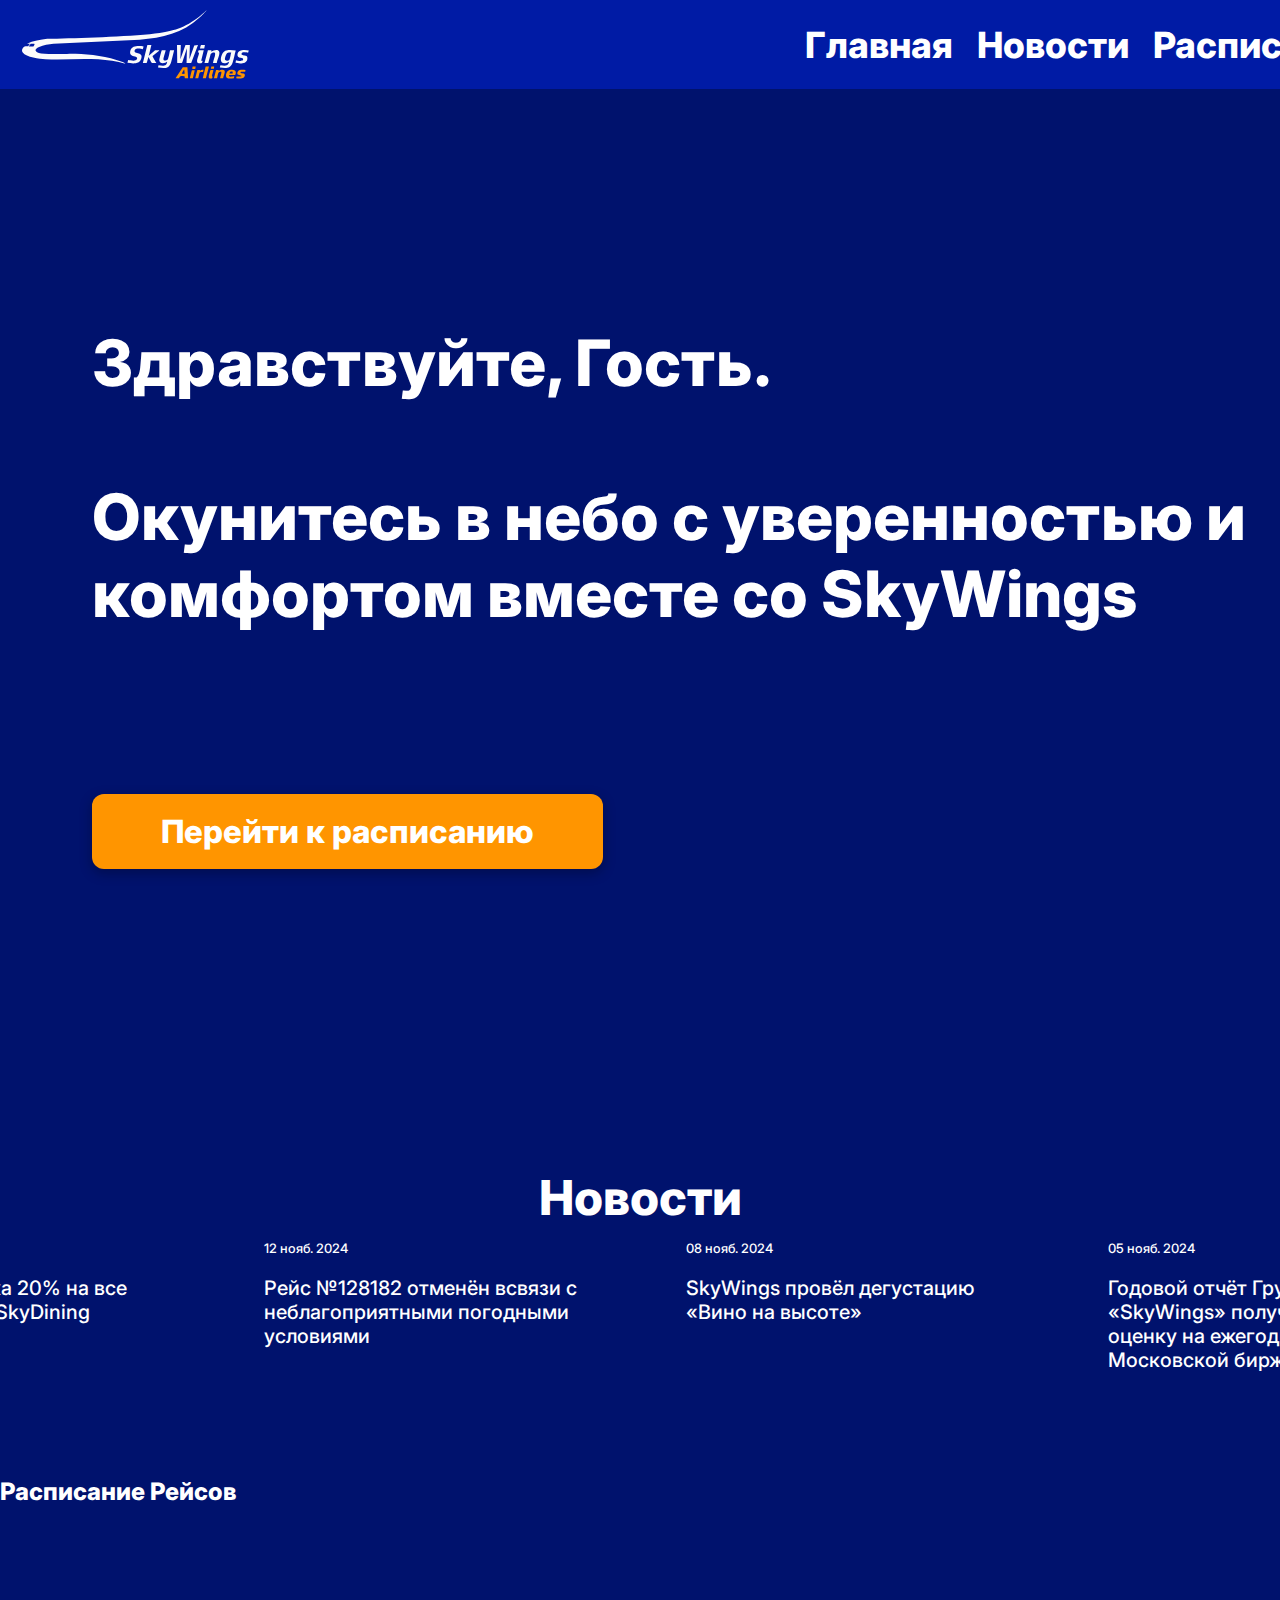
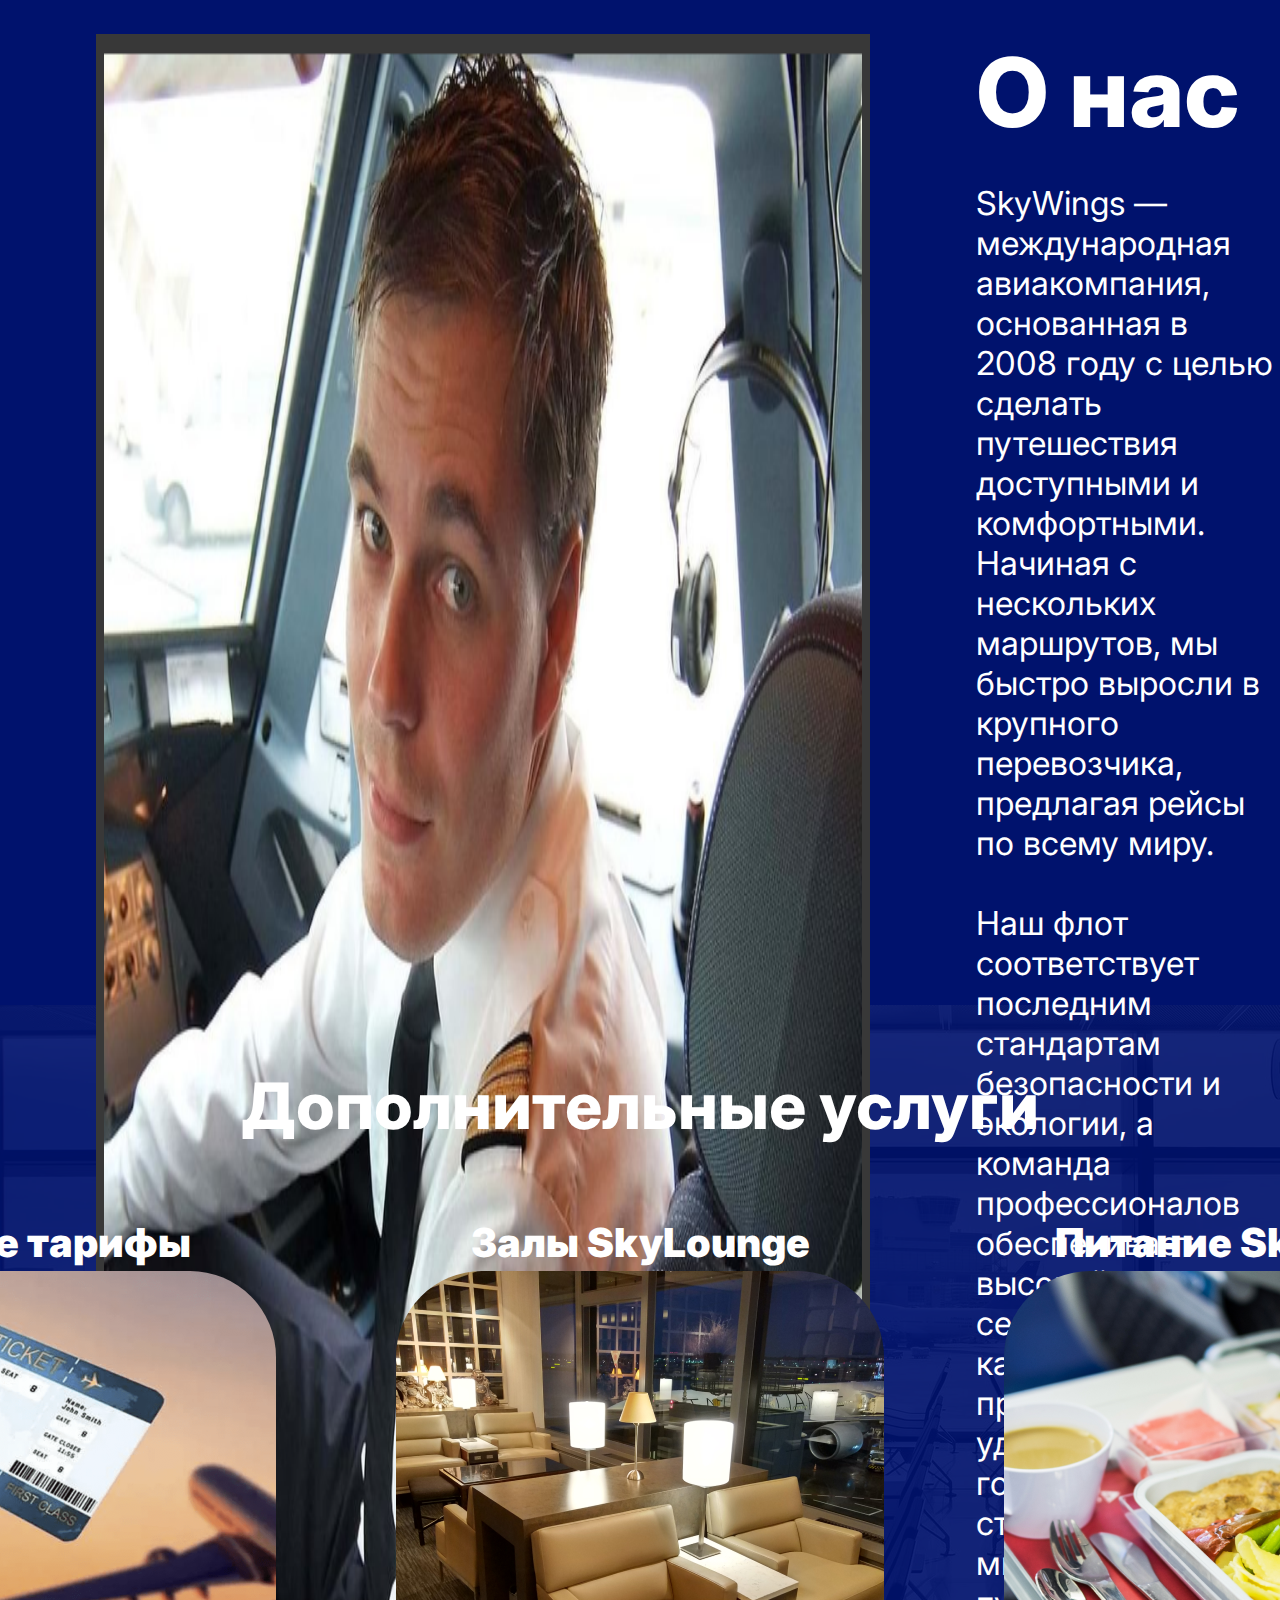
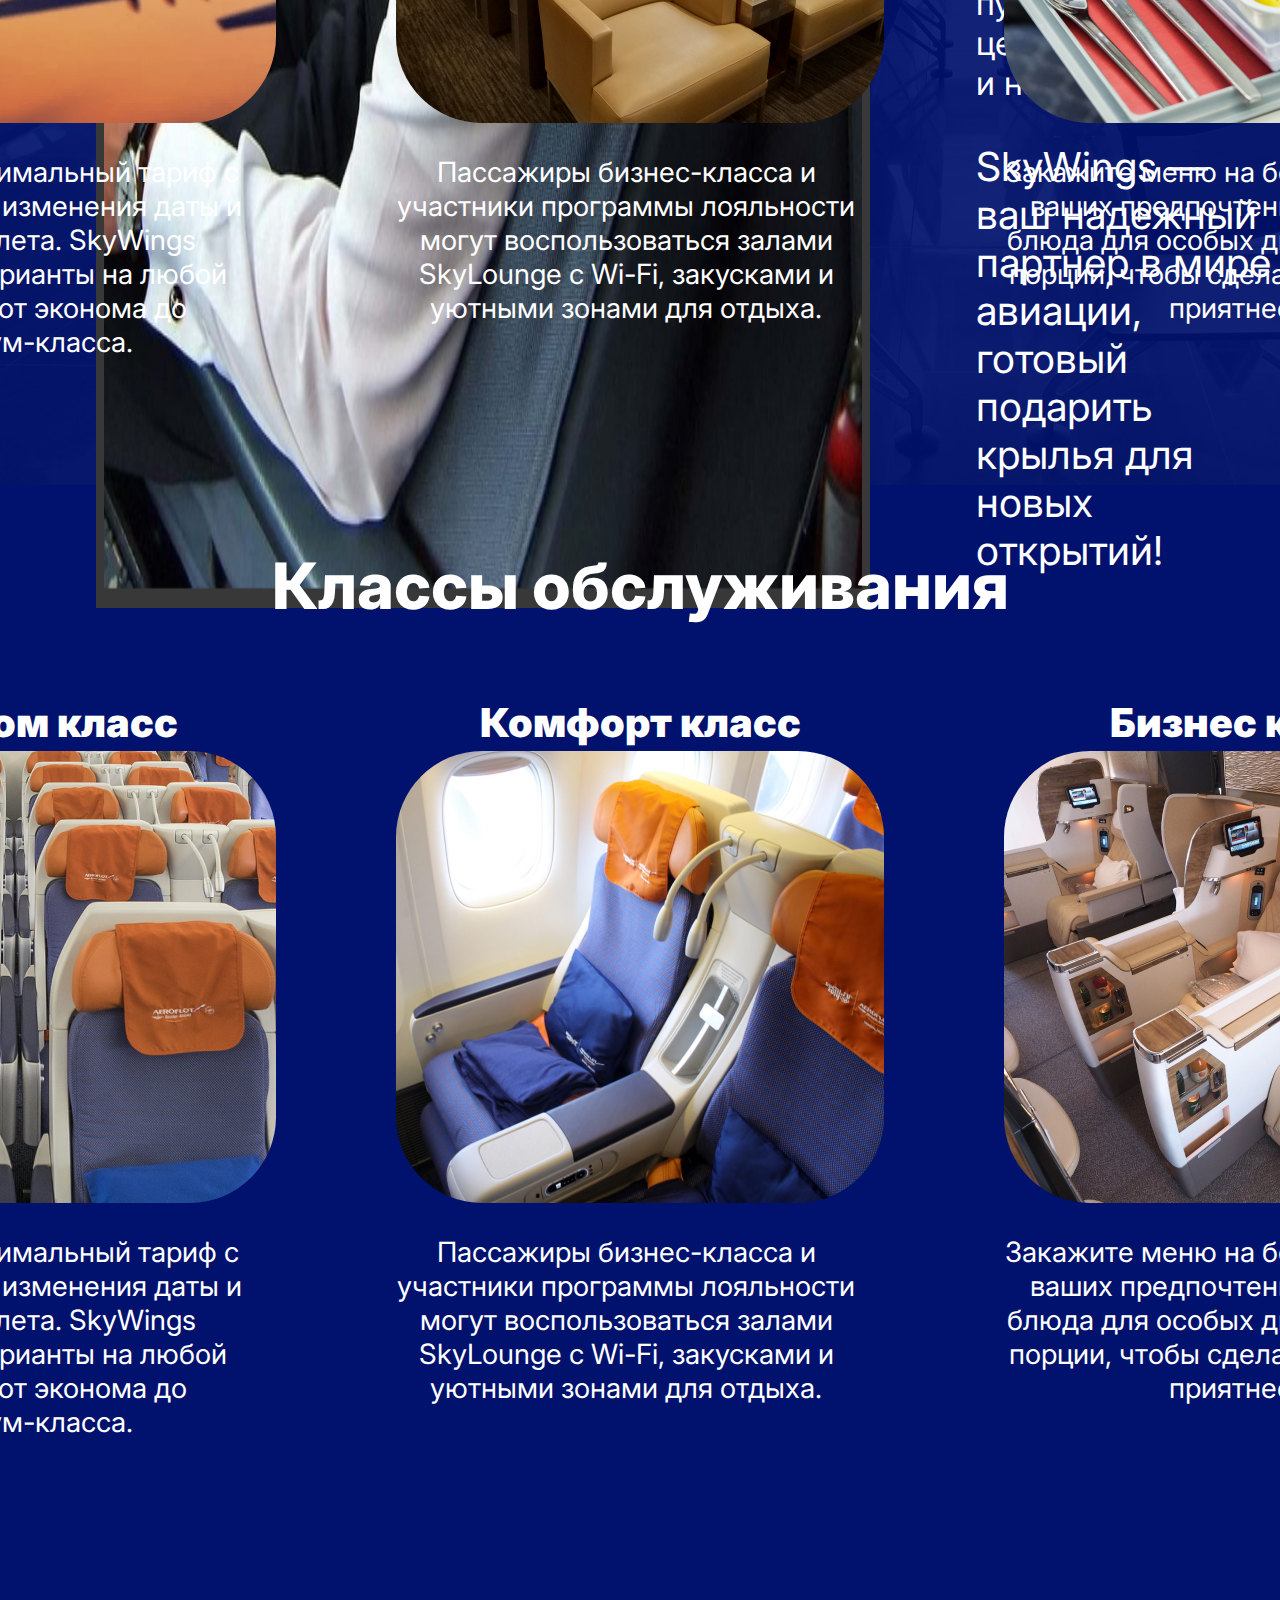
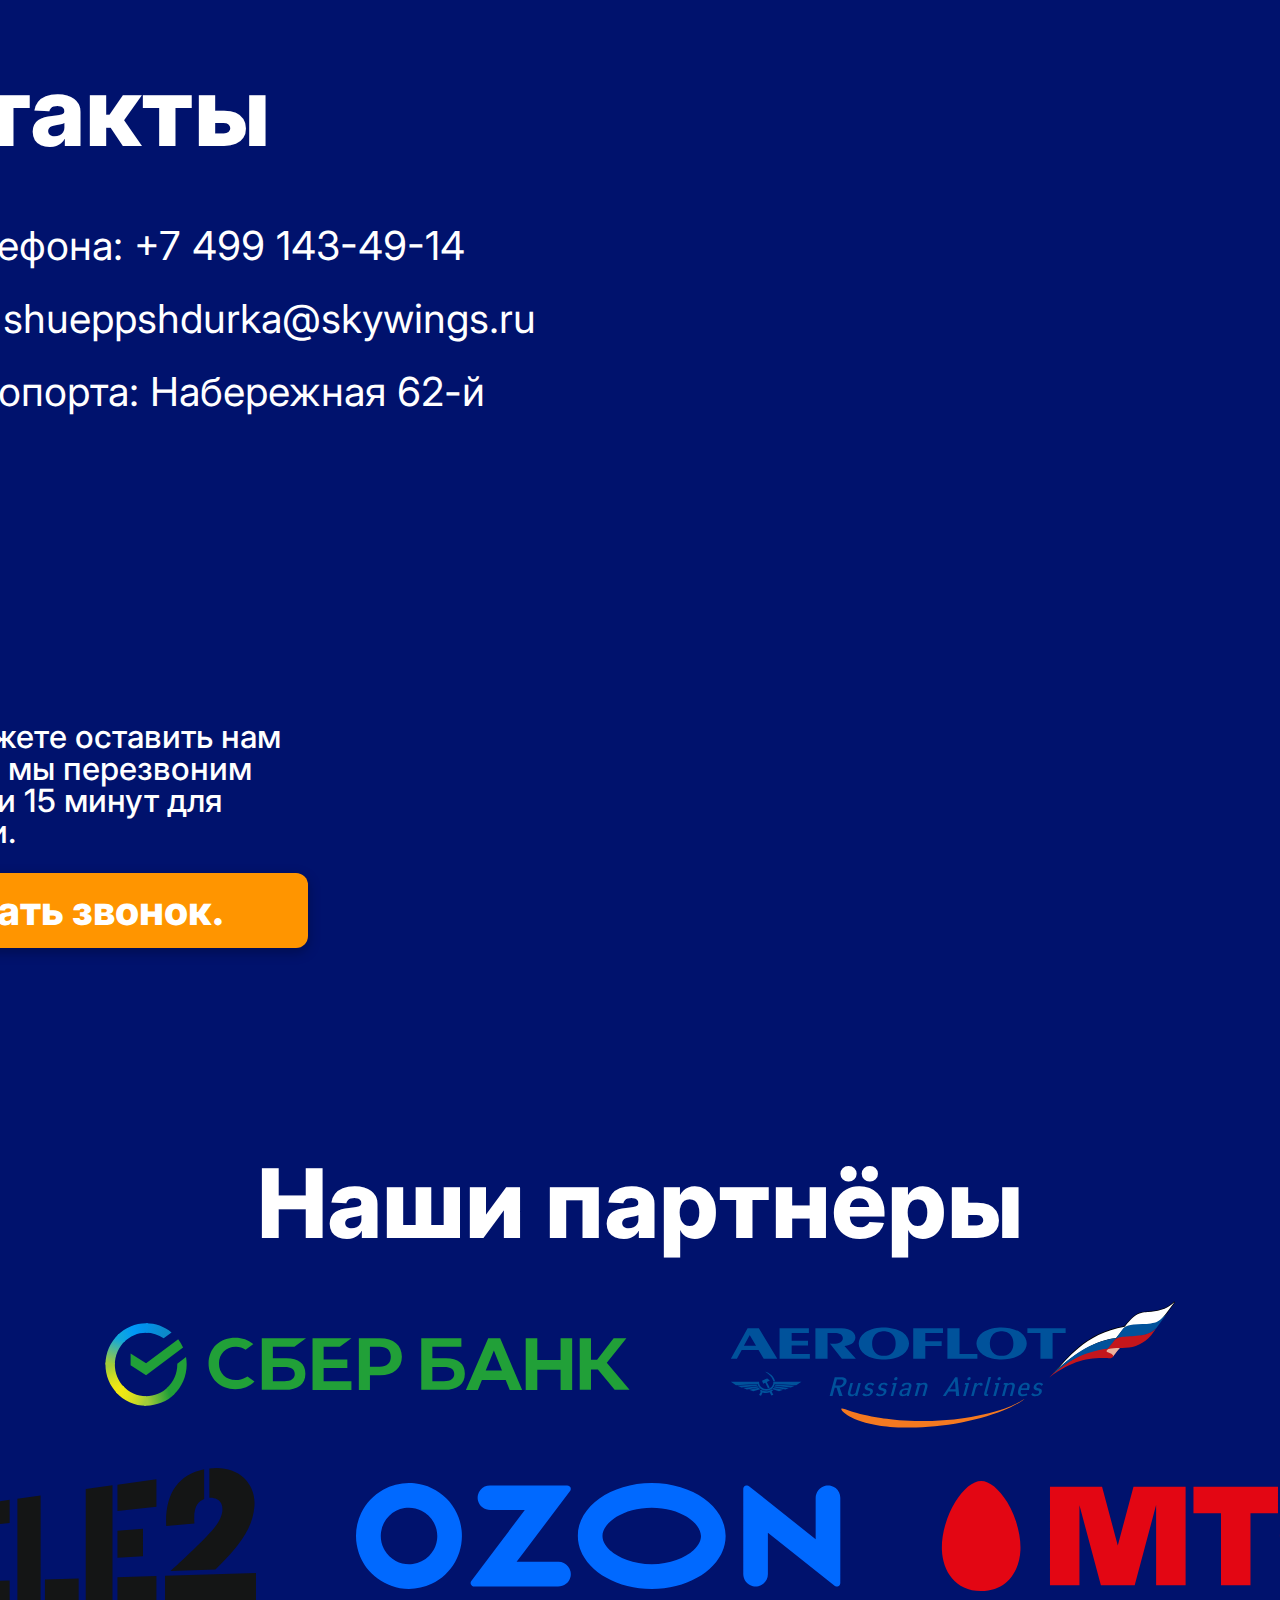
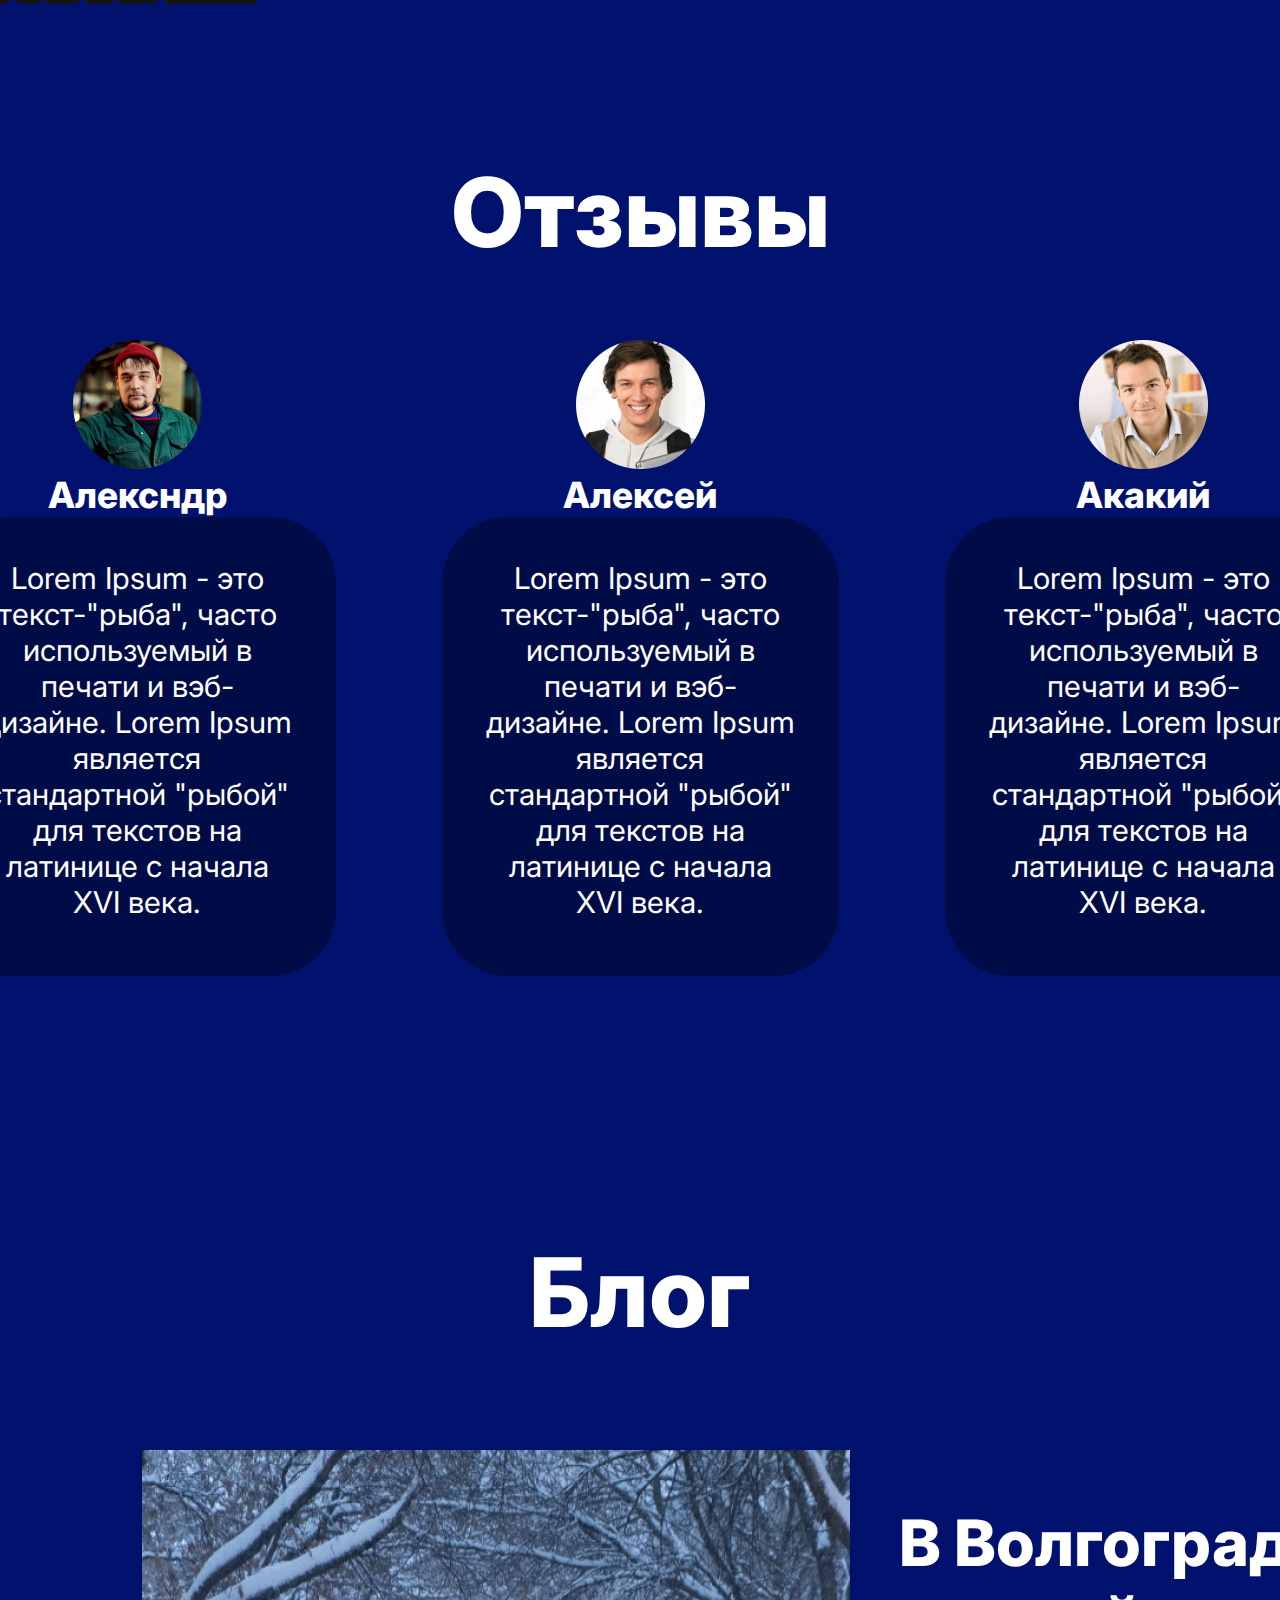
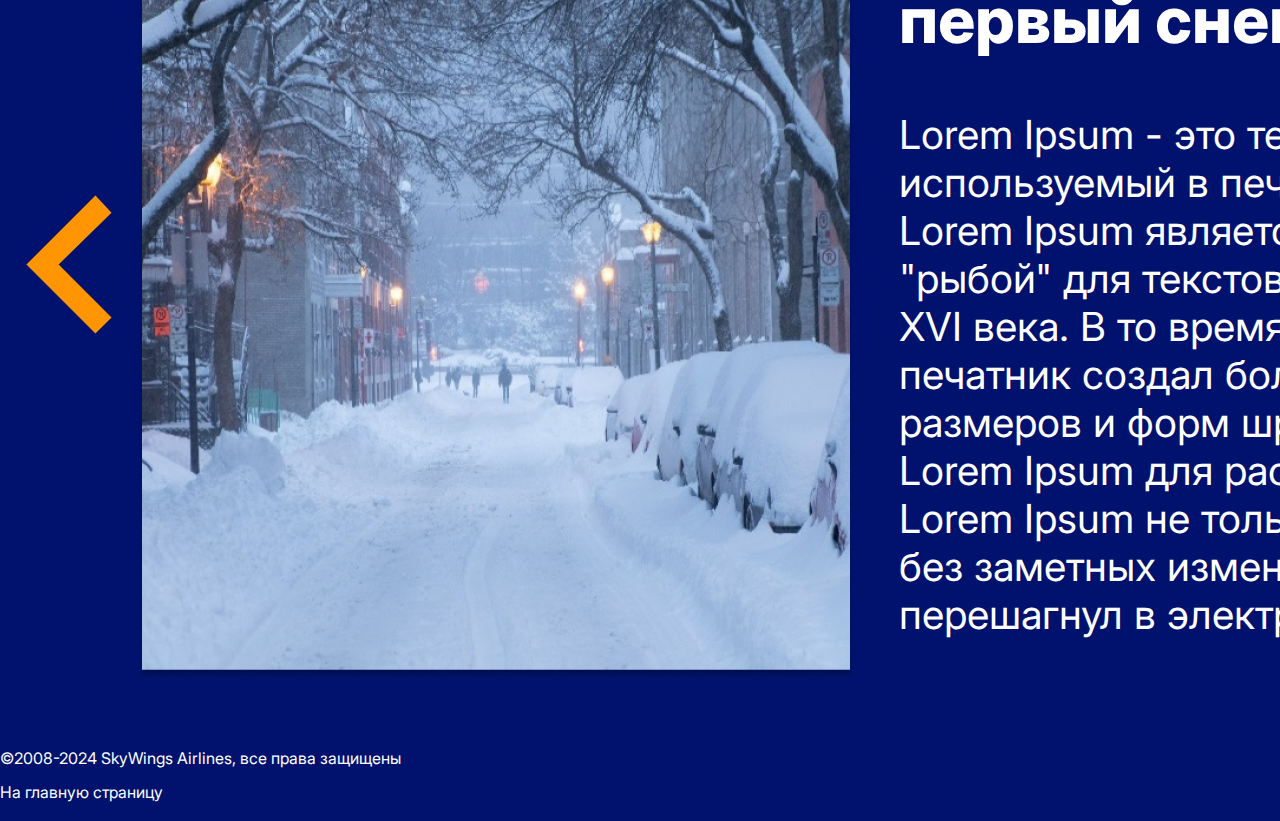
==== index.html @ c7f7a083 "Готовы секции feedback и blog" ====
<!DOCTYPE html>
<html lang="ru">
<head>
    <meta charset="UTF-8">
    <meta http-equiv="X-UA-Compatible" content="IE=edge">
    <meta name="viewport" content="width=device-width, initial-scale=1.0">
    <title>Document</title>
    <!-- Подключение boxicons -->
    <link rel="stylesheet" href="https://cdn.jsdelivr.net/npm/boxicons@latest/css/boxicons.min.css">
    <link rel="stylesheet" href="https://unpkg.com/boxicons@latest/css/boxicons.min.css">
    <link rel="stylesheet" href="/assets/style/normalize.min.css">
    <link rel="stylesheet" href="/assets/style/main-style.min.css">
    <script defer src="/assets/javascript/application.js"></script>
</head>
<body class="application">
    <div class="application__template">
        <header class="application__header header" id="header">
            <div class="header__container">
                <img src="assets/img/icons/logo.svg" alt="" class="header__container-logo">
                <nav class="header__container-navig navig">
                    <a href="#!" class="navig__link">Главная</a> 
                    <a href="#!" class="navig__link">Новости</a>
                    <a href="#!" class="navig__link">Расписание</a>
                    <a href="#!" class="navig__link">О нас</a>
                    <a href="#!" class="navig__link">Блог</a>
                    <a href="#!" class="navig__link">Партнеры</a>
                </nav>
            </div>
        </header>
        <main class="application__main main" id="main">
            <div class="main__content" id="main-content">
                <section class="main__content-general general">
                    <div class="general__wrapper">
                        <h1 class="general__wrapper-title">Здравствуйте, Гость. <br><br>
                            Окунитесь в небо с уверенностью и комфортом вместе со SkyWings</h1>
                        <button href="#!" class="general__wrapper-button button">Перейти к расписанию</button>
                    </div>

                    <!-- Бг через BG-IMAGE (CSS) -->
                </section>
                <section class="main__content-news news">
                    <h2 class="news__title">Новости</h2>
                    <div class="news__wrapper">
                        <div class="news__wrapper-ncard ncard">
                            <p class="ncard__date">13 нояб. 2024</p>
                            <h3 class="ncard__text">Запущена скидка 20% на все блюда из меню SkyDining</h3>
                        </div>
                        <div class="news__wrapper-ncard ncard">
                            <p class="ncard__date">12 нояб. 2024</p>
                            <h3 class="ncard__text">Рейс №128182 отменён всвязи с неблагоприятными погодными условиями</h3>
                        </div>
                        <div class="news__wrapper-ncard ncard">
                            <p class="ncard__date">08 нояб. 2024</p>
                            <h3 class="ncard__text">SkyWings провёл дегустацию «Вино на высоте»</h3>
                        </div>
                        <div class="news__wrapper-ncard ncard">
                            <p class="ncard__date">05 нояб. 2024</p>
                            <h3 class="ncard__text">Годовой отчёт Группы «SkyWings» получил высокую оценку на ежегодном конкурсе Московской биржи</h3>
                        </div>
                    </div>
                </section>
                <section class="main__content-schedule schedule">
                    <h2 class="schedule-title">Расписание Рейсов</h2>
                </section>
                <section class="main__content-about about">
                    <div class="about__wrapper">
                        <img src="/assets/img/cg/image.png" alt="" class="about__wrapper-image">
                        <div class="about__wrapper-atext atext">
                            <h2 class="atext-title">О нас</h2>
                            <p class="atext-subtitle">SkyWings — международная авиакомпания, основанная в 2008 году с целью сделать путешествия доступными и комфортными. Начиная с нескольких маршрутов, мы быстро выросли в крупного перевозчика, предлагая рейсы по всему миру. <br><br>
    
                                Наш флот соответствует последним стандартам безопасности и экологии, а команда профессионалов обеспечивает высокий уровень сервиса, чтобы каждый полет приносил удовольствие. Мы гордимся тем, что стали выбором миллионов путешественников, ценящих комфорт и надежность. <br><br>
                                
                                <span class="atext-subtitle-selection">SkyWings — ваш надежный партнер в мире авиации, готовый подарить крылья для новых открытий!</span></p>
                        </div>
                    </div>
                </section>
                <section class="main__content-additional additional">
                    <div class="additional__wrapper">
                        <h2 class="additional__wrapper-title">Дополнительные услуги</h2>
                        <div class="additional__wrapper-acards acards">
                            <div class="acards__card">
                                <h2 class="acards__card-title">Гибкие тарифы</h2>
                                <img src="/assets/img/icons/addit/image.png" alt="" class="acards__card-image">
                                <p class="acards__card-subtitle">Выбирайте оптимальный тариф с возможностью изменения даты и времени полета. SkyWings предлагает варианты на любой бюджет — от эконома до премиум-класса.</p>
                            </div>
                            <div class="acards__card">
                                <h2 class="acards__card-title">Залы SkyLounge</h2>
                                <img src="/assets/img/icons/addit/image-1.png" alt="" class="acards__card-image">
                                <p class="acards__card-subtitle">Пассажиры бизнес-класса и участники программы лояльности могут воспользоваться залами SkyLounge с Wi-Fi, закусками и уютными зонами для отдыха.</p>
                            </div>
                            <div class="acards__card">
                                <h2 class="acards__card-title">Питание SkyDining</h2>
                                <img src="/assets/img/icons/addit/image-2.png" alt="" class="acards__card-image">
                                <p class="acards__card-subtitle">Закажите меню на борту с учетом ваших предпочтений, включая блюда для особых диет и детские порции, чтобы сделать полет еще приятнее.</p>
                            </div>
                        </div>
                    </div>
                </section>
                <section class="main__content-service service">
                    <div class="service__wrapper">
                        <h2 class="service__wrapper-title">Классы обслуживания</h2>
                        <div class="service__wrapper-scards scards">
                            <div class="scards__card">
                                <h3 class="scards__card-title">Эконом класс</h3>
                                <img src="/assets/img/icons/service/image.png" alt="" class="scards__card-image">
                                <p class="scards__card-subtitle">Выбирайте оптимальный тариф с возможностью изменения даты и времени полета. SkyWings предлагает варианты на любой бюджет — от эконома до премиум-класса.</p>
                            </div>
                            <div class="scards__card">
                                <h3 class="scards__card-title">Комфорт класс</h3>
                                <img src="/assets/img/icons/service/image-1.png" alt="" class="scards__card-image">
                                <p class="scards__card-subtitle">Пассажиры бизнес-класса и участники программы лояльности могут воспользоваться залами SkyLounge с Wi-Fi, закусками и уютными зонами для отдыха.</p>
                            </div>
                            <div class="scards__card">
                                <h3 class="scards__card-title">Бизнес класс</h3>
                                <img src="/assets/img/icons/service/image-2.png" alt="" class="scards__card-image">
                                <p class="scards__card-subtitle">Закажите меню на борту с учетом ваших предпочтений, включая блюда для особых диет и детские порции, чтобы сделать полет еще приятнее.</p>
                            </div>
                        </div>
                    </div>
                </section>
                <section class="main__content-contacts contacts">
                    <div class="contacts__wrapper">
                        <div class="contacts__wrapper-info info">
                            <h2 class="info__title">Контакты</h2>
                            <p class="info__subtitle">
                                Номер телефона: +7 499 143-49-14 <br>
                                Эл. Почта: shueppshdurka@skywings.ru <br>
                                Адрес Аэропорта: Набережная 62-й Армии, 1Б
                            </p>
                            <div class="info__request">
                                <p class="info__request-text">Вы также можете оставить нам ваш номер, и мы перезвоним вам в течении 15 минут для консультации.</p>
                                <button href="#!" class="info__request-button button">Заказать звонок.</button>
                            </div>
                        </div>
                        <div class="contacts__wrapper-cmaps cmaps">
                            <iframe class="cmaps" src="https://www.google.com/maps/embed?pb=!1m18!1m12!1m3!1d658.3171767083232!2d44.51115082298495!3d48.70034482528533!2m3!1f0!2f0!3f0!3m2!1i1024!2i768!4f13.1!3m3!1m2!1s0x410534b4b1f2ac63%3A0xffd12202bc8c8509!2z0J3QsNCx0LXRgNC10LbQvdCw0Y8gNjIt0Jkg0JDRgNC80LjQuCwgMdCRLCDQktC-0LvQs9C-0LPRgNCw0LQsINCS0L7Qu9Cz0L7Qs9GA0LDQtNGB0LrQsNGPINC-0LHQuy4sIDQwMDAwMQ!5e0!3m2!1sru!2sru!4v1731598747345!5m2!1sru!2sru" width="904" height="904" style="border:0;" allowfullscreen="" loading="lazy" referrerpolicy="no-referrer-when-downgrade"></iframe>
                        </div>
                    </div>
                </section>
                <section class="main__content-partners partners">
                    <div class="partners__wrapper">
                        <h2 class="partners__wrapper-title">Наши партнёры</h2>
                        <div class="partners__wrapper-icn icn">
                            <div class="icn__icons">
                                <div class="icn__icons-two two picons">
                                    <img src="/assets/img/icons/sber.svg" alt="" class="two__icon">
                                    <img src="/assets/img/icons/aflot.svg" alt="" class="two__icon">
                                </div>
                                <div class="icn__icons-three three picons">
                                    <img src="/assets/img/icons/t2.svg" alt="" class="three__icon">
                                    <img src="/assets/img/icons/ozon.svg" alt="" class="three__icon">
                                    <img src="/assets/img/icons/mts.svg" alt="" class="three__icon">
                                </div>
                            </div>
                        </div>
                    </div>
                </section>
                <section class="main__content-feedback feedback">
                    <div class="feedback__wrapper">
                        <h2 class="feedback__wrapper-text">Отзывы</h2>
                        <div class="feedback__wrapper-cards fcards">
                            <div class="fcards__fcard">
                                <img src="/assets/img/icons/fb/image.png" alt="" class="fcards__fcard-photo">
                                <h3 class="fcards__fcard-name">Алексндр</h3>
                                <p class="fcards__fcard-comment">Lorem Ipsum - это текст-"рыба", часто используемый в печати и вэб-дизайне. Lorem Ipsum является стандартной "рыбой" для текстов на латинице с начала XVI века.</p>
                            </div>
                            <div class="fcards__fcard">
                                <img src="/assets/img/icons/fb/image-1.png" alt="" class="fcards__fcard-photo">
                                <h3 class="fcards__fcard-name">Алексей</h3>
                                <p class="fcards__fcard-comment">Lorem Ipsum - это текст-"рыба", часто используемый в печати и вэб-дизайне. Lorem Ipsum является стандартной "рыбой" для текстов на латинице с начала XVI века.</p>
                            </div>
                            <div class="fcards__fcard">
                                <img src="/assets/img/icons/fb/image-2.png" alt="" class="fcards__fcard-photo">
                                <h3 class="fcards__fcard-name">Акакий</h3>
                                <p class="fcards__fcard-comment">Lorem Ipsum - это текст-"рыба", часто используемый в печати и вэб-дизайне. Lorem Ipsum является стандартной "рыбой" для текстов на латинице с начала XVI века.</p>
                            </div>
                        </div>
                    </div>
                </section>
                <section class="main__content-blog blog">
                    <div class="blog__wrapper">
                        <h2 class="blog__wrapper-title">Блог</h2>
                        <div class="blog__wrapper-content bcont">
                            <img src="/assets/img/icons/arrow-left.svg" alt="" class="bcont__arrow">
                            <div class="bcont__info">
                                <img src="/assets/img/icons/image 6.png" alt="" class="bcont__info-picture">
                                <div class="bcont__info-text btext">
                                    <h2 class="btext__title">В Волгограде выпал первый снег</h2>
                                    <p class="btext__subtitle">Lorem Ipsum - это текст-"рыба", часто используемый в печати и вэб-дизайне. Lorem Ipsum является стандартной "рыбой" для текстов на латинице с начала XVI века. В то время некий безымянный печатник создал большую коллекцию размеров и форм шрифтов, используя Lorem Ipsum для распечатки образцов. Lorem Ipsum не только успешно пережил без заметных изменений пять веков, но и перешагнул в электронный дизайн.</p>
                                </div>
                            </div>
                            <img src="/assets/img/icons/arrow-right.svg" alt="" class="bcont__arrow">
                        </div>
                    </div>
                </section>
            </div>
        </main>
        <footer class="application__footer footer">
            <div class="footer__container fcont">
                <div class="fcont__copyright">
                    <img src="" alt="" class="fcont__copyright-logo">
                    <p class="fcont__copiright-text">©2008-2024 SkyWings Airlines, все права защищены</p>
                </div>
                <a href="!#" class="fcont__link">На главную страницу</a>
                <div class="fcont__partners">
                    <img src="" alt="" class="fcont__partners-logo">
                    <img src="" alt="" class="fcont__partners-logo">
                    <img src="" alt="" class="fcont__partners-logo">
                    <img src="" alt="" class="fcont__partners-logo">
                    <img src="" alt="" class="fcont__partners-logo">
                </div>
            </div>
        </footer>
    </div>
</body>
</html>
---- assets/style/main-style.min.css ----
@charset "UTF-8";
:root {
  --color-accent: #FF9500;
  --color-primary: #00126D;
  --color-secondary: #001BA5;
  --color-white: #fff;
  --color-black: #000;
  --content-width: 1200px;
  --container-padding: 15px;
  --container-width: calc(var(--content-width) + (var(--container-padding) * 2));
  --font-size: 16px;
  --font-family: "Inter", sans-serif;
}

@font-face {
  font-family: "SF UI";
  src: url(/assets/fonts/SFUIDisplay-Light.woff2) format(woff2);
  font-weight: 300;
  font-style: normal;
}
@font-face {
  font-family: "SF UI";
  src: url(/assets/fonts/SFUIDisplay-Regular.woff2) format(woff2);
  font-weight: 400;
  font-style: normal;
}
@font-face {
  font-family: "SF UI";
  src: url(/assets/fonts/SFUIDisplay-Medium.woff2) format(woff2);
  font-weight: 500;
  font-style: normal;
}
@font-face {
  font-family: "SF UI";
  src: url(/assets/fonts/SFUIDisplay-Semibold.woff2) format(woff2);
  font-weight: 600;
  font-style: normal;
}
@font-face {
  font-family: "SF UI";
  src: url(/assets/fonts/SFUIDisplay-Bold.woff2) format(woff2);
  font-weight: 700;
  font-style: normal;
}
@font-face {
  font-family: "Inter";
  src: url(/assets/fonts/Inter/Inter_24pt-Black.ttf);
  font-weight: 900;
  font-style: normal;
}
@font-face {
  font-family: "Inter";
  src: url(/assets/fonts/Inter/Inter_24pt-Regular.ttf);
  font-weight: 400;
  font-style: normal;
}
@font-face {
  font-family: "Inter";
  src: url(/assets/fonts/Inter/Inter_24pt-Medium.ttf);
  font-weight: 500;
  font-style: normal;
}
@font-face {
  font-family: "Inter";
  src: url(/assets/fonts/Inter/Inter_24pt-ExtraBold.ttf);
  font-weight: 800;
}
.application {
  width: 100%;
  background-color: var(--color-primary);
  color: var(--color-white);
  font-family: var(--font-family);
  font-weight: 400;
}
.application__template {
  width: 100%;
}

.container {
  max-width: var(--container-width);
  padding: 0 var(--container-padding);
  margin: 0 auto;
  width: 100%;
}
@media (max-width: 576px) {
  .container {
    background-color: red;
  }
}

button {
  background-color: var(--color-accent);
  padding: 18px 12px 18px 12px;
  border-radius: 12px;
  border: none;
  box-shadow: none;
  outline: none;
  box-shadow: 0px 4px 11.4px 1px rgba(0, 0, 0, 0.25);
}
button:hover {
  cursor: pointer;
}

.header {
  background-color: var(--color-secondary);
}
.header__container {
  display: flex;
}
.header__container-logo {
  padding-top: 10px;
  padding-bottom: 10px;
  margin-left: 22px;
}
.header__container-logo:hover {
  cursor: pointer;
}
.header__container .navig {
  display: flex;
  gap: 24px;
  font-size: 24px;
  align-items: center;
  font-style: normal;
  font-weight: 800;
  font-size: 36px;
  line-height: 44px;
  margin-left: 556px;
}
.header__container .navig__link:hover {
  color: rgb(194, 194, 194);
  transition: ease-in-out 0.1s;
}

/* Новости */
.general {
  background-image: url(/assets/img/bg/image.svg);
  height: 1080px;
}
.general__wrapper {
  margin-left: 92px;
}
.general__wrapper-title {
  padding-top: 235px;
  font-family: "Inter";
  font-style: normal;
  font-weight: 800;
  font-size: 64px;
  line-height: 77px;
  width: 1199px;
  margin: 0;
}
.general__wrapper-button {
  width: 511px;
  font-family: "Inter";
  font-style: normal;
  font-weight: 800;
  font-size: 32px;
  line-height: 39px;
  color: white;
  margin-top: 162px;
}

.news {
  height: 289px;
}
.news__title {
  font-weight: 800;
  font-size: 48px;
  line-height: 58px;
  text-align: center;
  margin: 0;
}
.news__wrapper {
  display: flex;
  justify-content: center;
  gap: 91px;
}
.news__wrapper .ncard__date {
  font-weight: 500;
  font-size: 13px;
  line-height: 16px;
}
.news__wrapper .ncard__text {
  font-weight: 500;
  font-size: 20px;
  line-height: 24px;
  width: 331px;
}

.about {
  background-image: url(/assets/img/bg/image\ 1.svg);
  height: 1080px;
}
.about__wrapper {
  padding-left: 96px;
  padding-right: 96px;
  padding-top: 109px;
  padding-bottom: 109px;
  display: flex;
  gap: 106px;
}
.about__wrapper .atext-title {
  font-weight: 800;
  font-size: 96px;
  line-height: 116px;
  margin: 0;
}
.about__wrapper .atext-subtitle {
  font-weight: 400;
  font-size: 33px;
  line-height: 40px;
}
.about__wrapper .atext-subtitle-selection {
  font-weight: 400;
  font-size: 40px;
  line-height: 48px;
}

.additional {
  background-image: url(/assets/img/bg/image\ 3.svg);
  height: 1080px;
}
.additional__wrapper-title {
  padding-top: 62px;
  margin: 0;
  font-weight: 800;
  font-size: 64px;
  line-height: 77px;
  text-align: center;
}
.additional__wrapper .acards {
  display: flex;
  justify-content: center;
  gap: 120px;
}
.additional__wrapper .acards__card {
  padding-top: 75px;
}
.additional__wrapper .acards__card-title {
  text-align: center;
  margin: 0;
  font-weight: 900;
  font-size: 40px;
  line-height: 48px;
  padding-bottom: 4px;
}
.additional__wrapper .acards__card-image {
  border-radius: 86px;
}
.additional__wrapper .acards__card-subtitle {
  font-weight: 400;
  font-size: 28px;
  line-height: 34px;
  text-align: center;
  width: 460px;
}

.service {
  height: 1080px;
}
.service__wrapper-title {
  padding-top: 62px;
  margin: 0;
  font-weight: 800;
  font-size: 64px;
  line-height: 77px;
  text-align: center;
}
.service__wrapper .scards {
  display: flex;
  justify-content: center;
  gap: 120px;
}
.service__wrapper .scards__card {
  padding-top: 75px;
}
.service__wrapper .scards__card-title {
  text-align: center;
  margin: 0;
  font-weight: 900;
  font-size: 40px;
  line-height: 48px;
  padding-bottom: 4px;
}
.service__wrapper .scards__card-image {
  border-radius: 86px;
}
.service__wrapper .scards__card-subtitle {
  font-weight: 400;
  font-size: 28px;
  line-height: 34px;
  text-align: center;
  width: 460px;
}

.contacts {
  height: 1080px;
}
.contacts__wrapper {
  padding-top: 88px;
  padding-bottom: 88px;
  display: flex;
  justify-content: center;
}
.contacts__wrapper .info__title {
  font-weight: 800;
  font-size: 96px;
  line-height: 116px;
  margin: 0;
}
.contacts__wrapper .info__subtitle {
  font-weight: 400;
  font-size: 40px;
  line-height: 73px;
  width: 783px;
}
.contacts__wrapper .info__request {
  padding-top: 180px;
}
.contacts__wrapper .info__request-text {
  width: 511px;
  font-weight: 500;
  font-size: 32px;
  line-height: 99%;
  margin: 0;
  padding-bottom: 25px;
}
.contacts__wrapper .info__request-button {
  width: 511px;
  font-family: "Inter";
  font-style: normal;
  font-weight: 800;
  font-size: 40px;
  line-height: 39px;
  color: white;
}
.contacts__wrapper .cmaps {
  border-radius: 62px;
}

.partners__wrapper {
  padding-top: 100px;
  padding-bottom: 150px;
}
.partners__wrapper-title {
  margin: 0;
  text-align: center;
  font-weight: 800;
  font-size: 96px;
  line-height: 116px;
}
.partners__wrapper .icn .picons {
  padding-top: 240px;
  display: flex;
  justify-content: center;
  gap: 100px;
  padding-top: 40px;
}

.feedback {
  height: 1080px;
}
.feedback__wrapper-text {
  text-align: center;
  font-weight: 800;
  font-size: 96px;
  line-height: 116px;
  margin: 0;
}
.feedback__wrapper .fcards {
  padding-top: 70px;
  display: flex;
  gap: 106px;
  justify-content: center;
}
.feedback__wrapper .fcards__fcard {
  text-align: center;
}
.feedback__wrapper .fcards__fcard-name {
  font-weight: 800;
  font-size: 36px;
  line-height: 44px;
  text-align: center;
  margin: 0;
}
.feedback__wrapper .fcards__fcard-comment {
  margin: 0;
  background-color: #000C47;
  border-radius: 66px;
  height: 459px;
  width: 397px;
  padding: 43px;
  font-weight: 400;
  font-size: 30px;
  line-height: 36px;
}

.blog {
  height: 1080px;
}
.blog__wrapper-title {
  font-weight: 800;
  font-size: 96px;
  line-height: 116px;
  text-align: center;
  margin: 0;
}
.blog__wrapper .bcont {
  padding-top: 100px;
  display: flex;
}
.blog__wrapper .bcont__arrow:hover {
  cursor: pointer;
  transform: scale(0.8);
  transition: ease-in-out 0.1s;
}
.blog__wrapper .bcont__info {
  display: flex;
  gap: 45px;
}
.blog__wrapper .bcont__info .btext__title {
  font-weight: 700;
  font-size: 64px;
  line-height: 77px;
}
.blog__wrapper .bcont__info .btext__subtitle {
  font-weight: 400;
  font-size: 40px;
  line-height: 48px;
  width: 826px;
}

/* Блог *//*# sourceMappingURL=main-style.min.css.map */
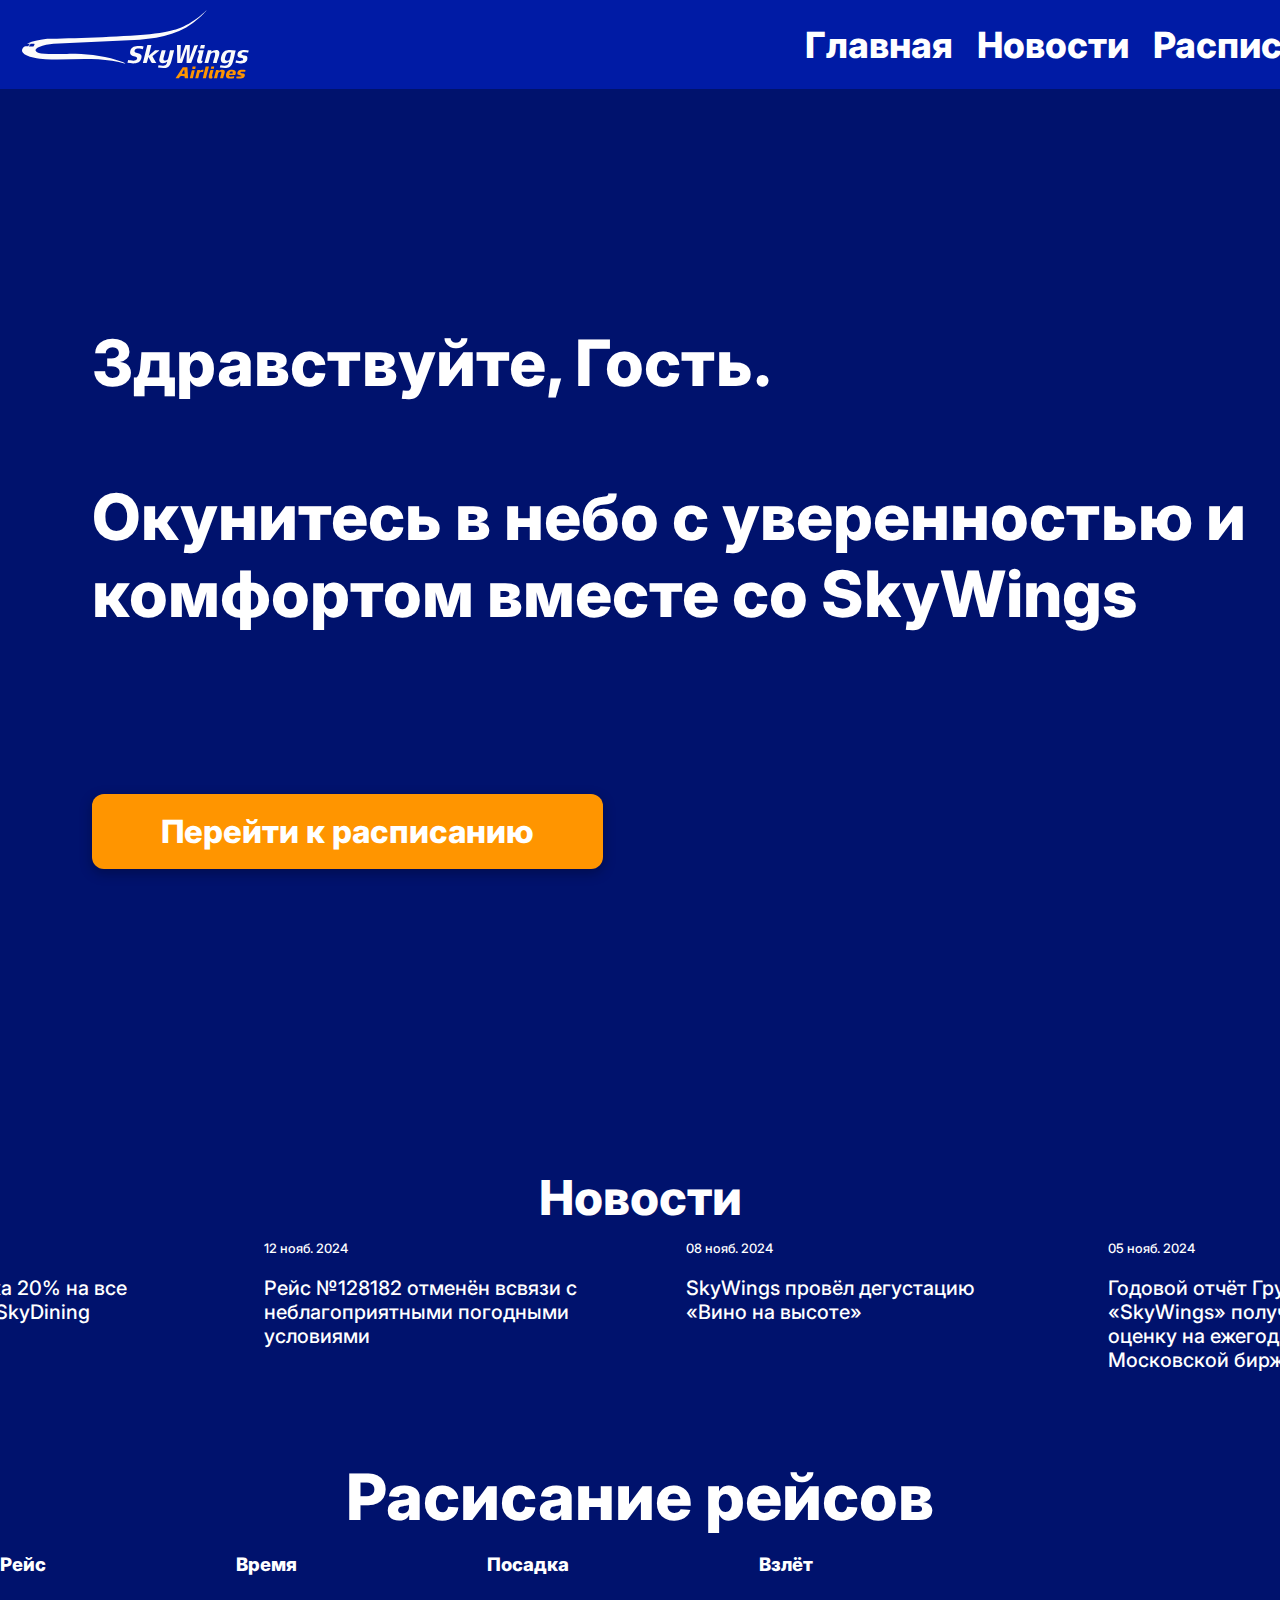
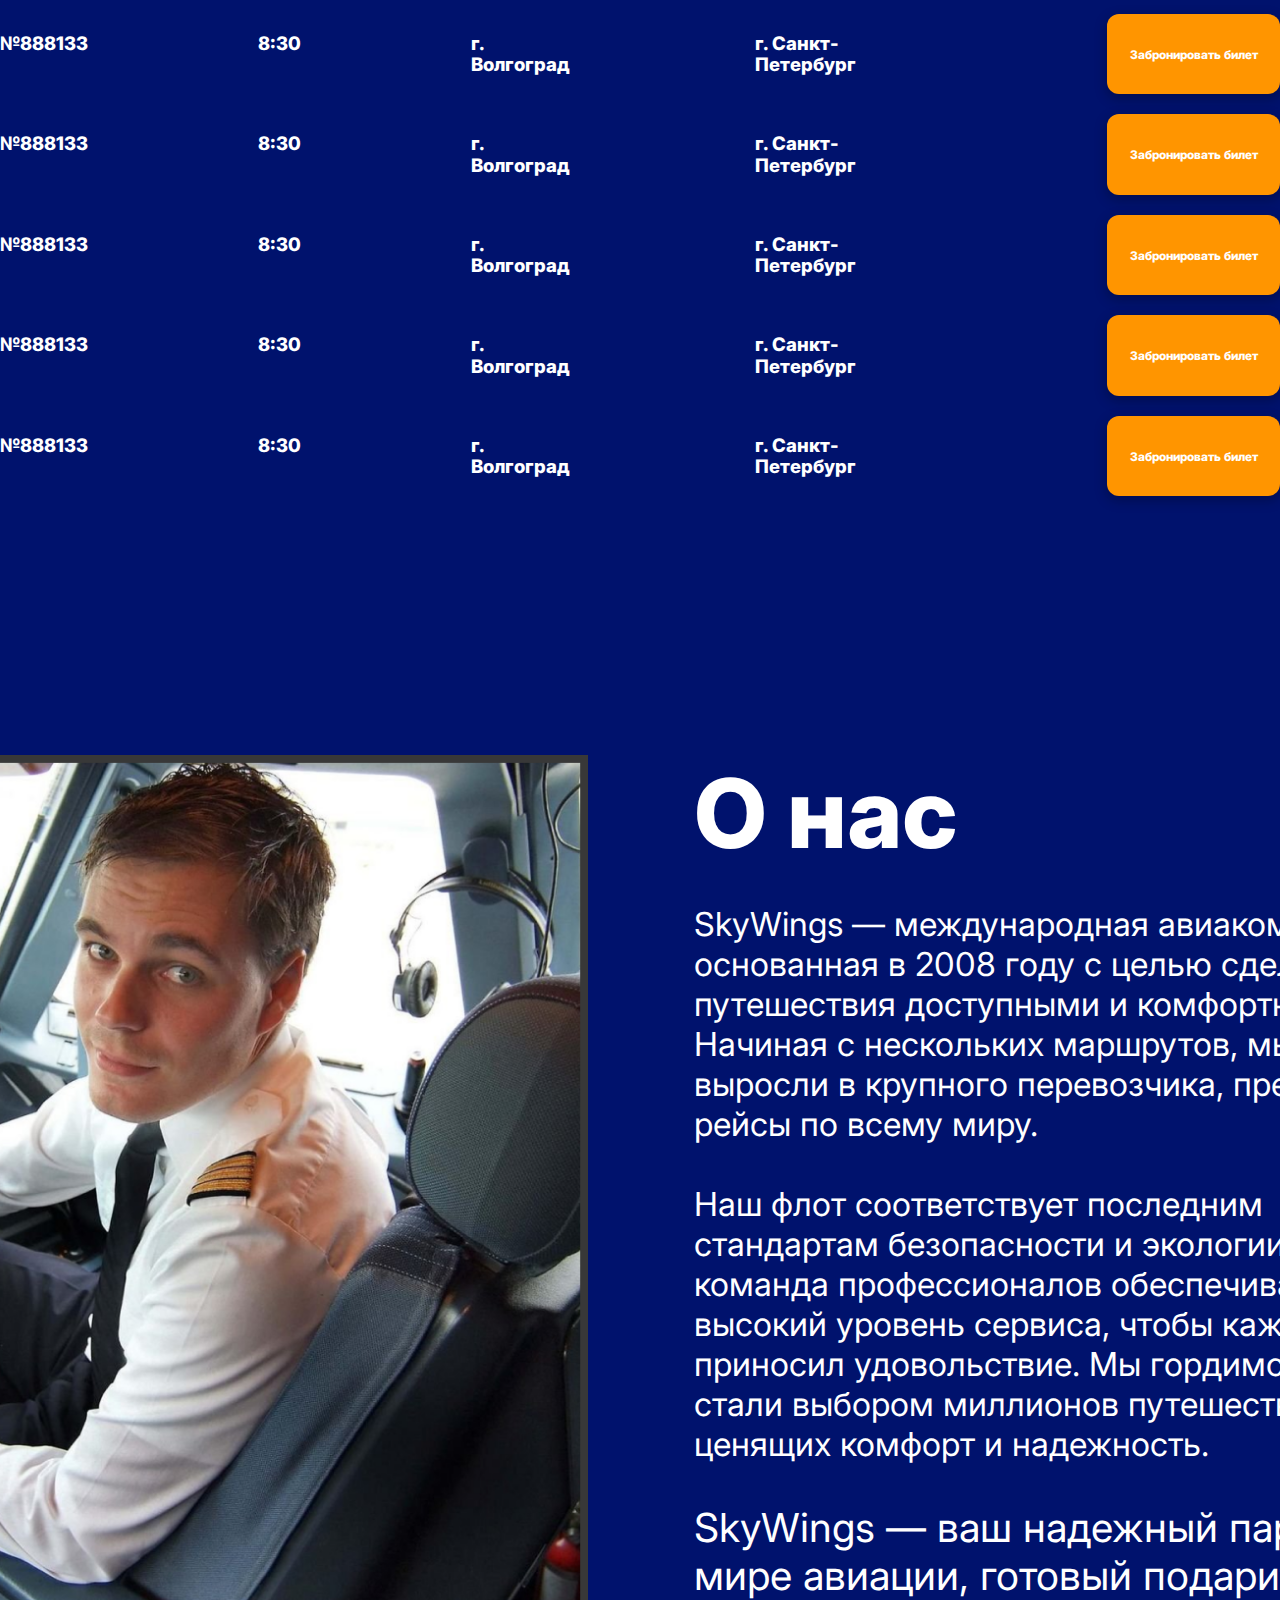
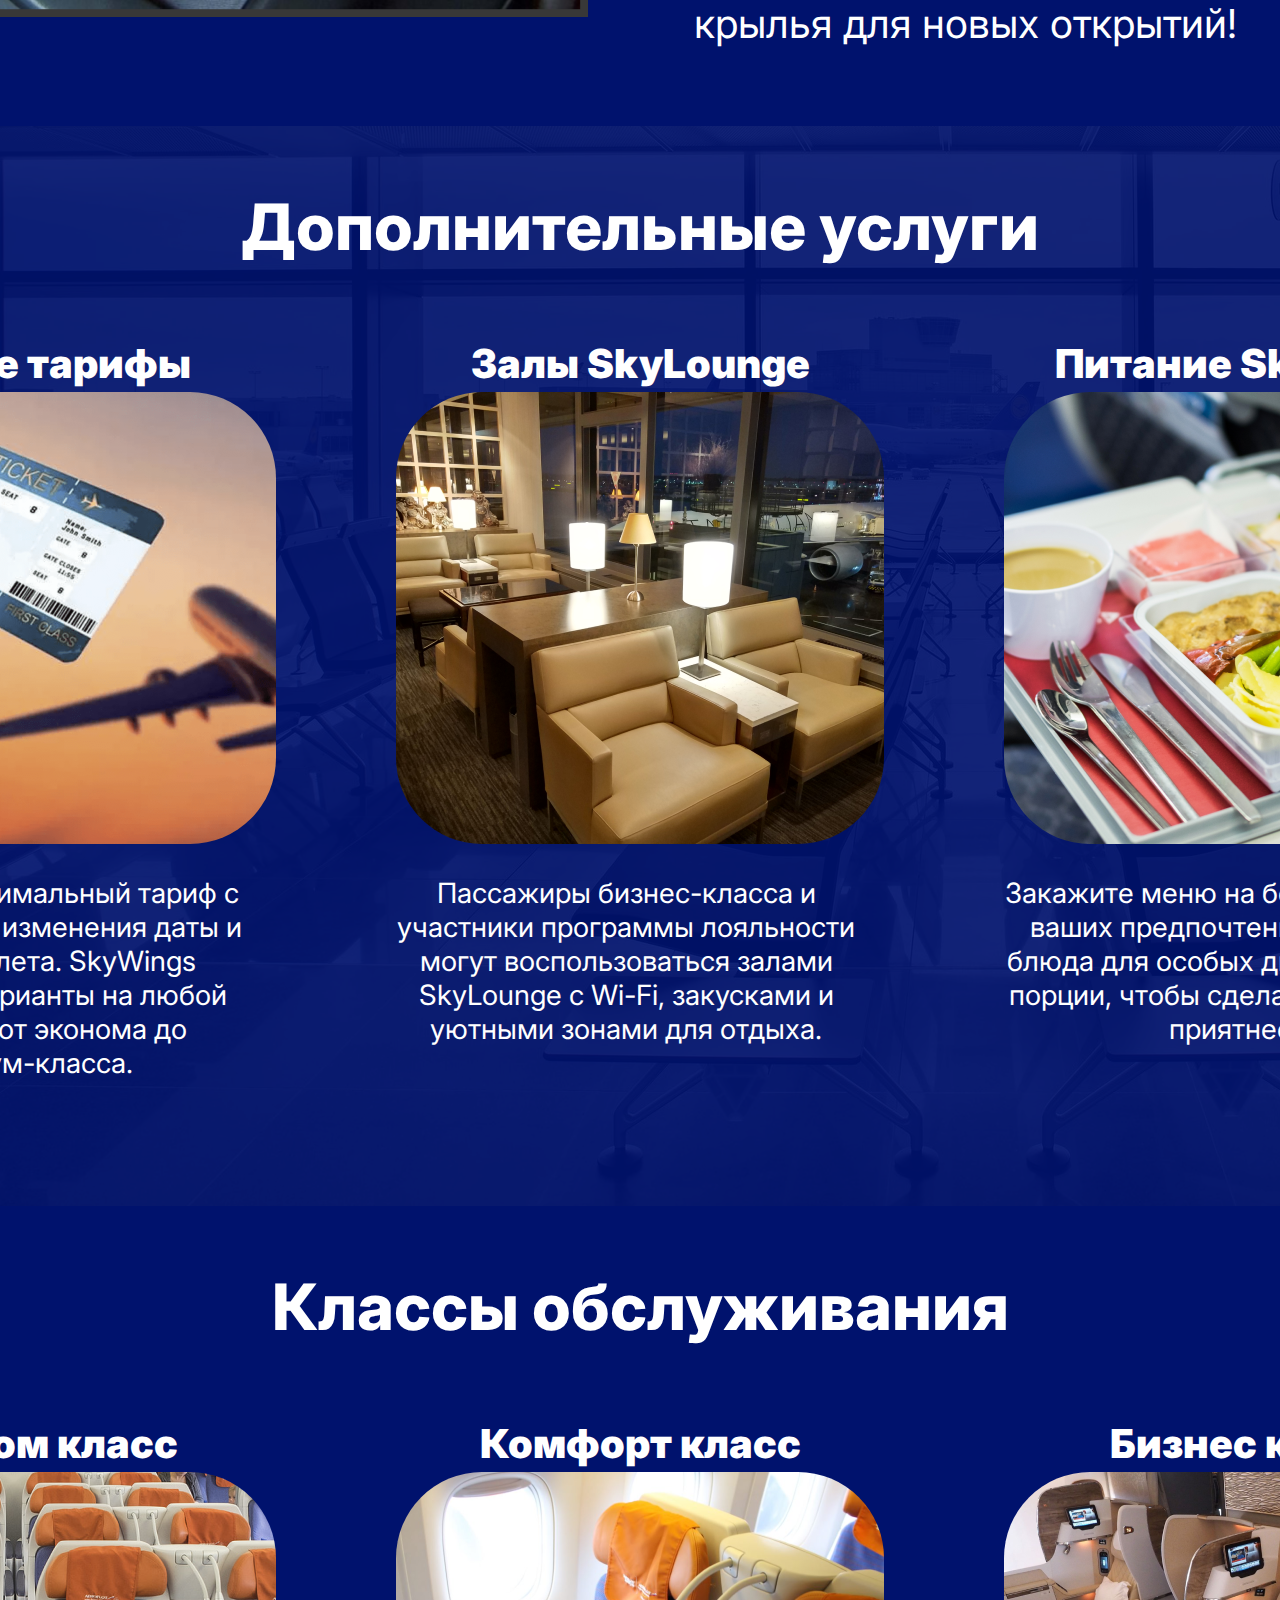
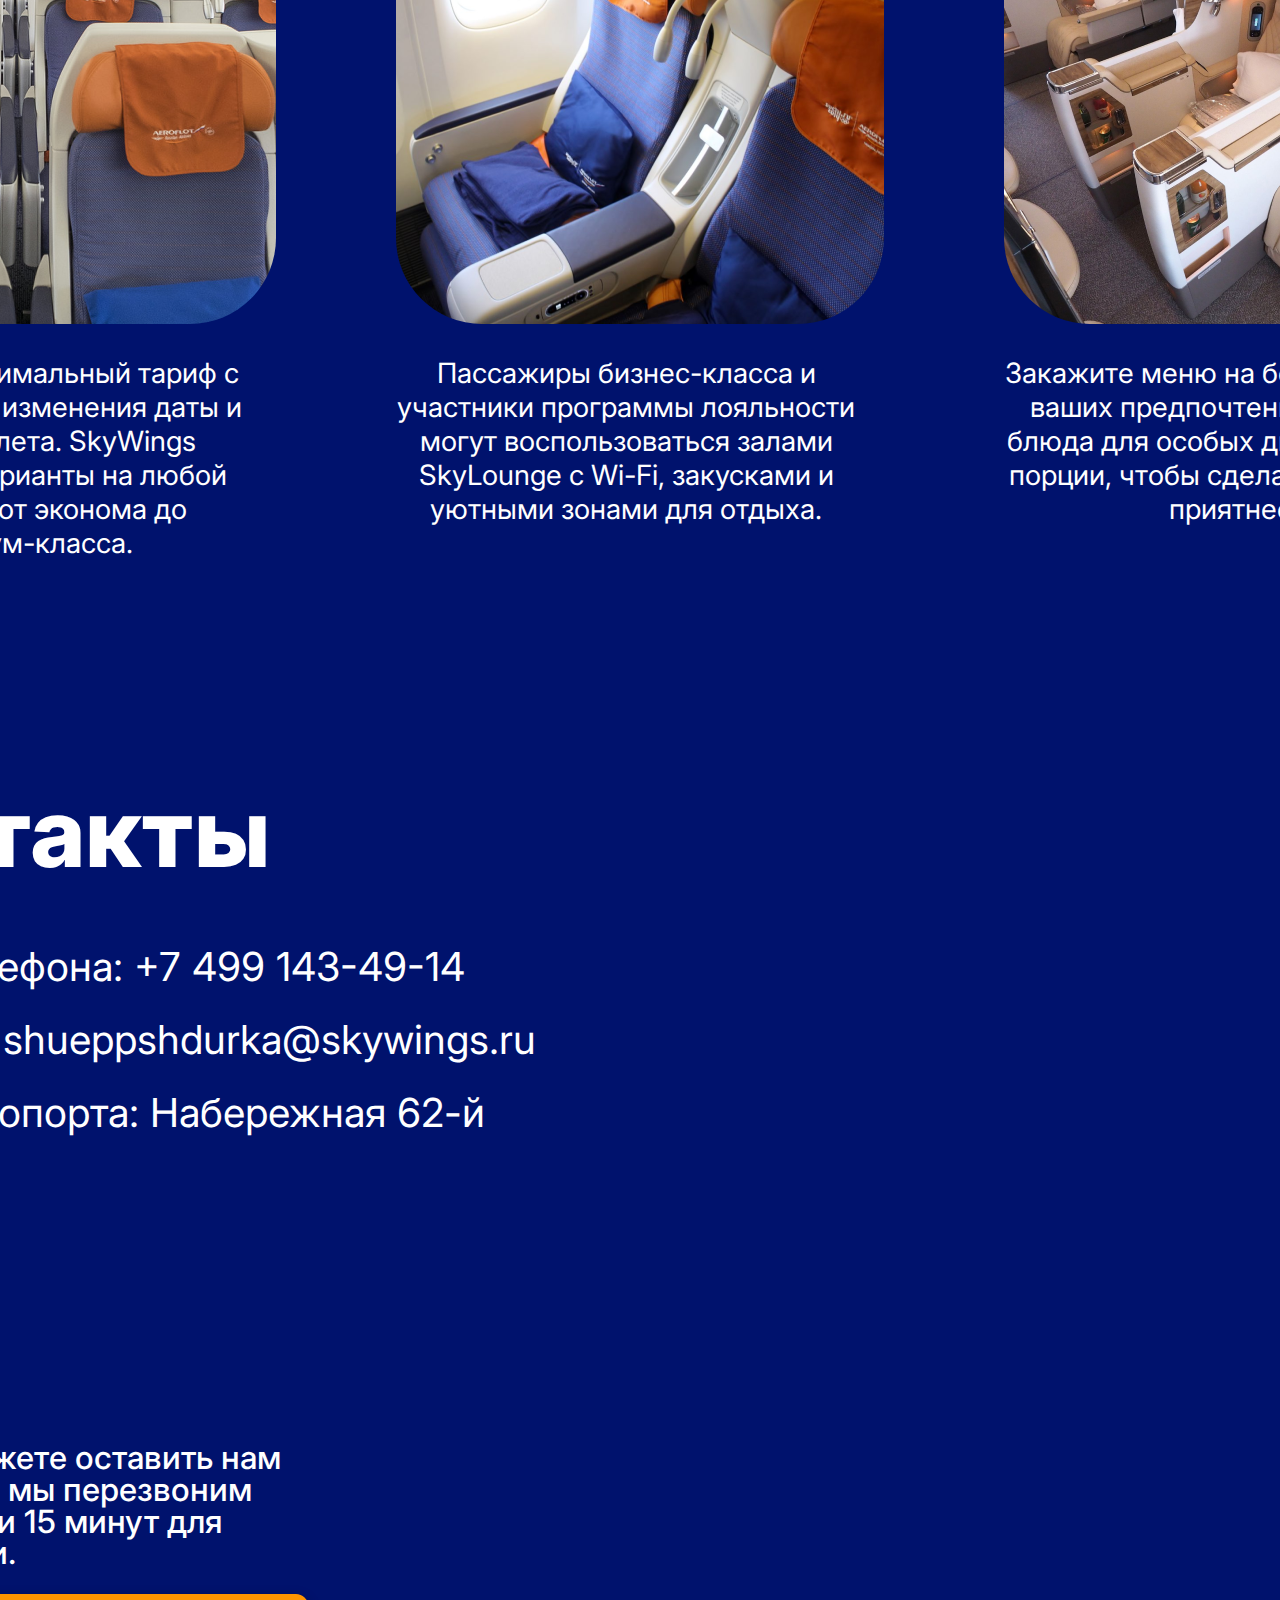
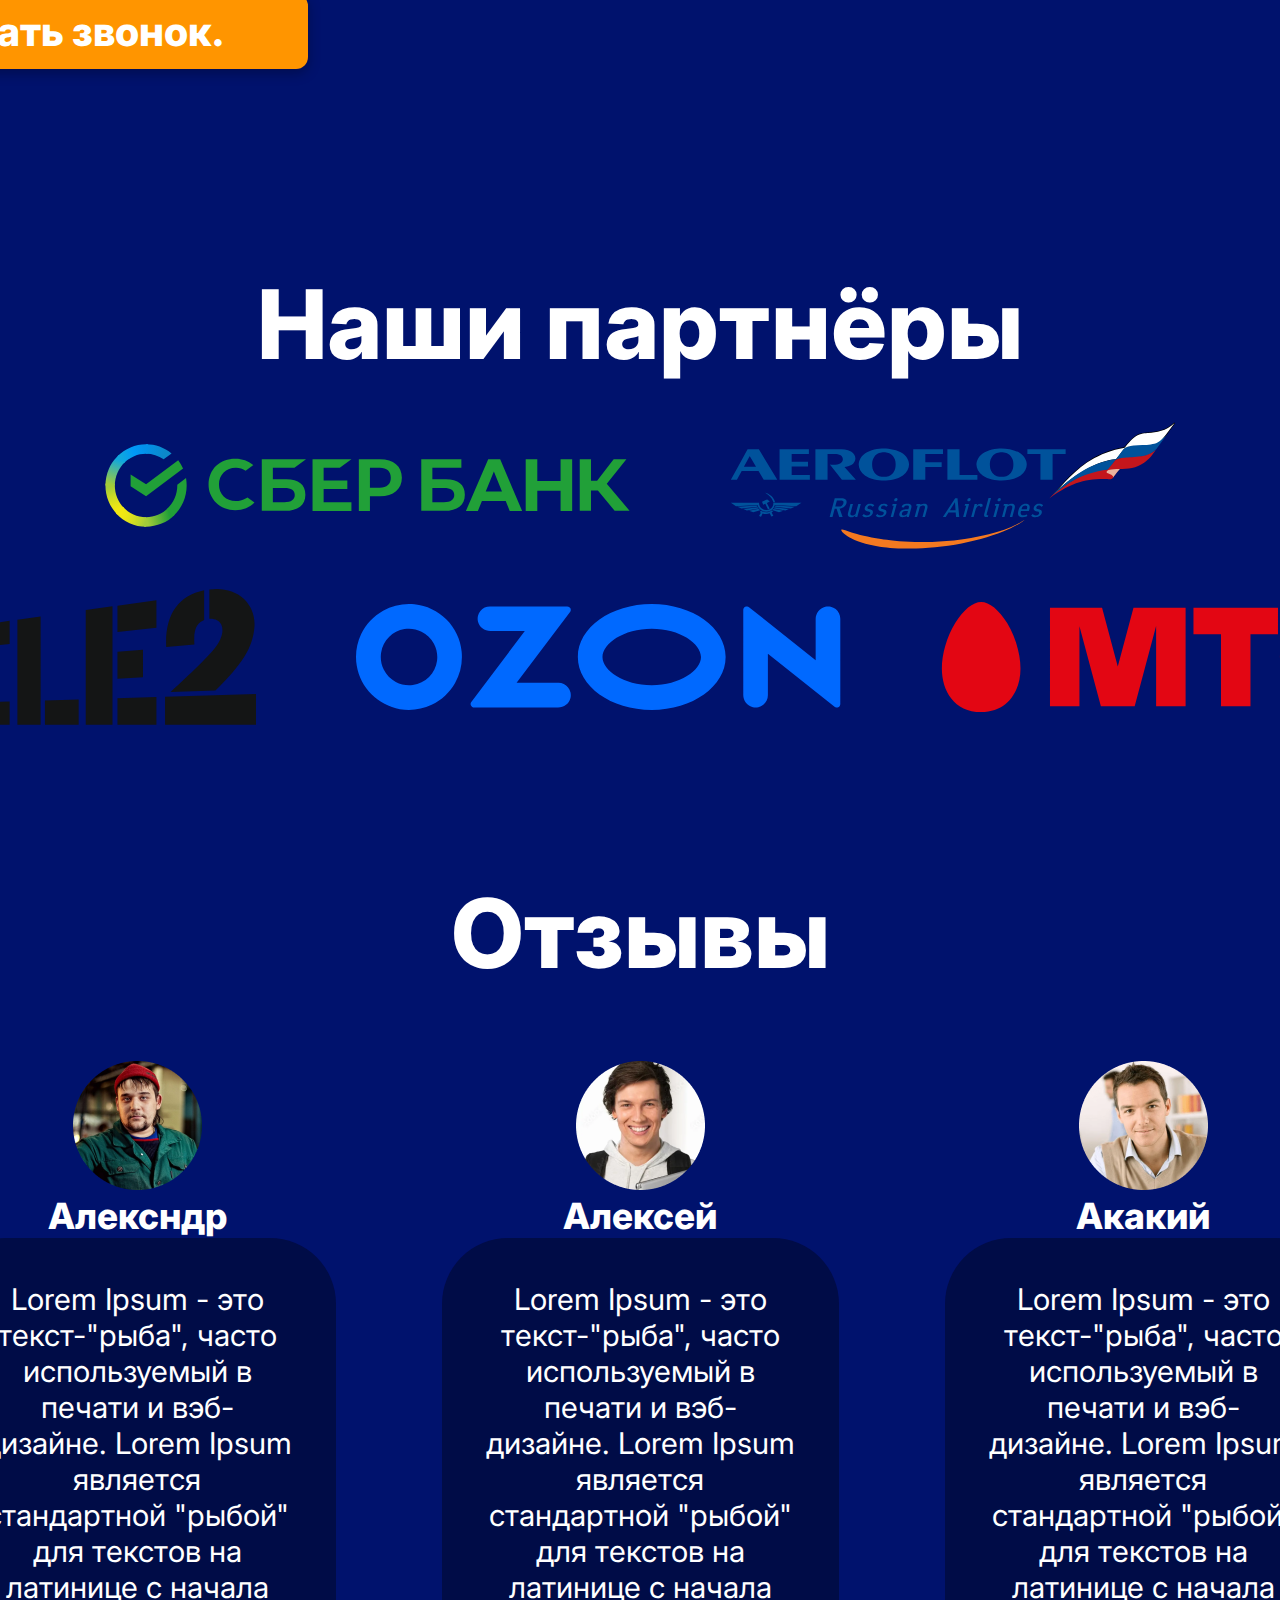
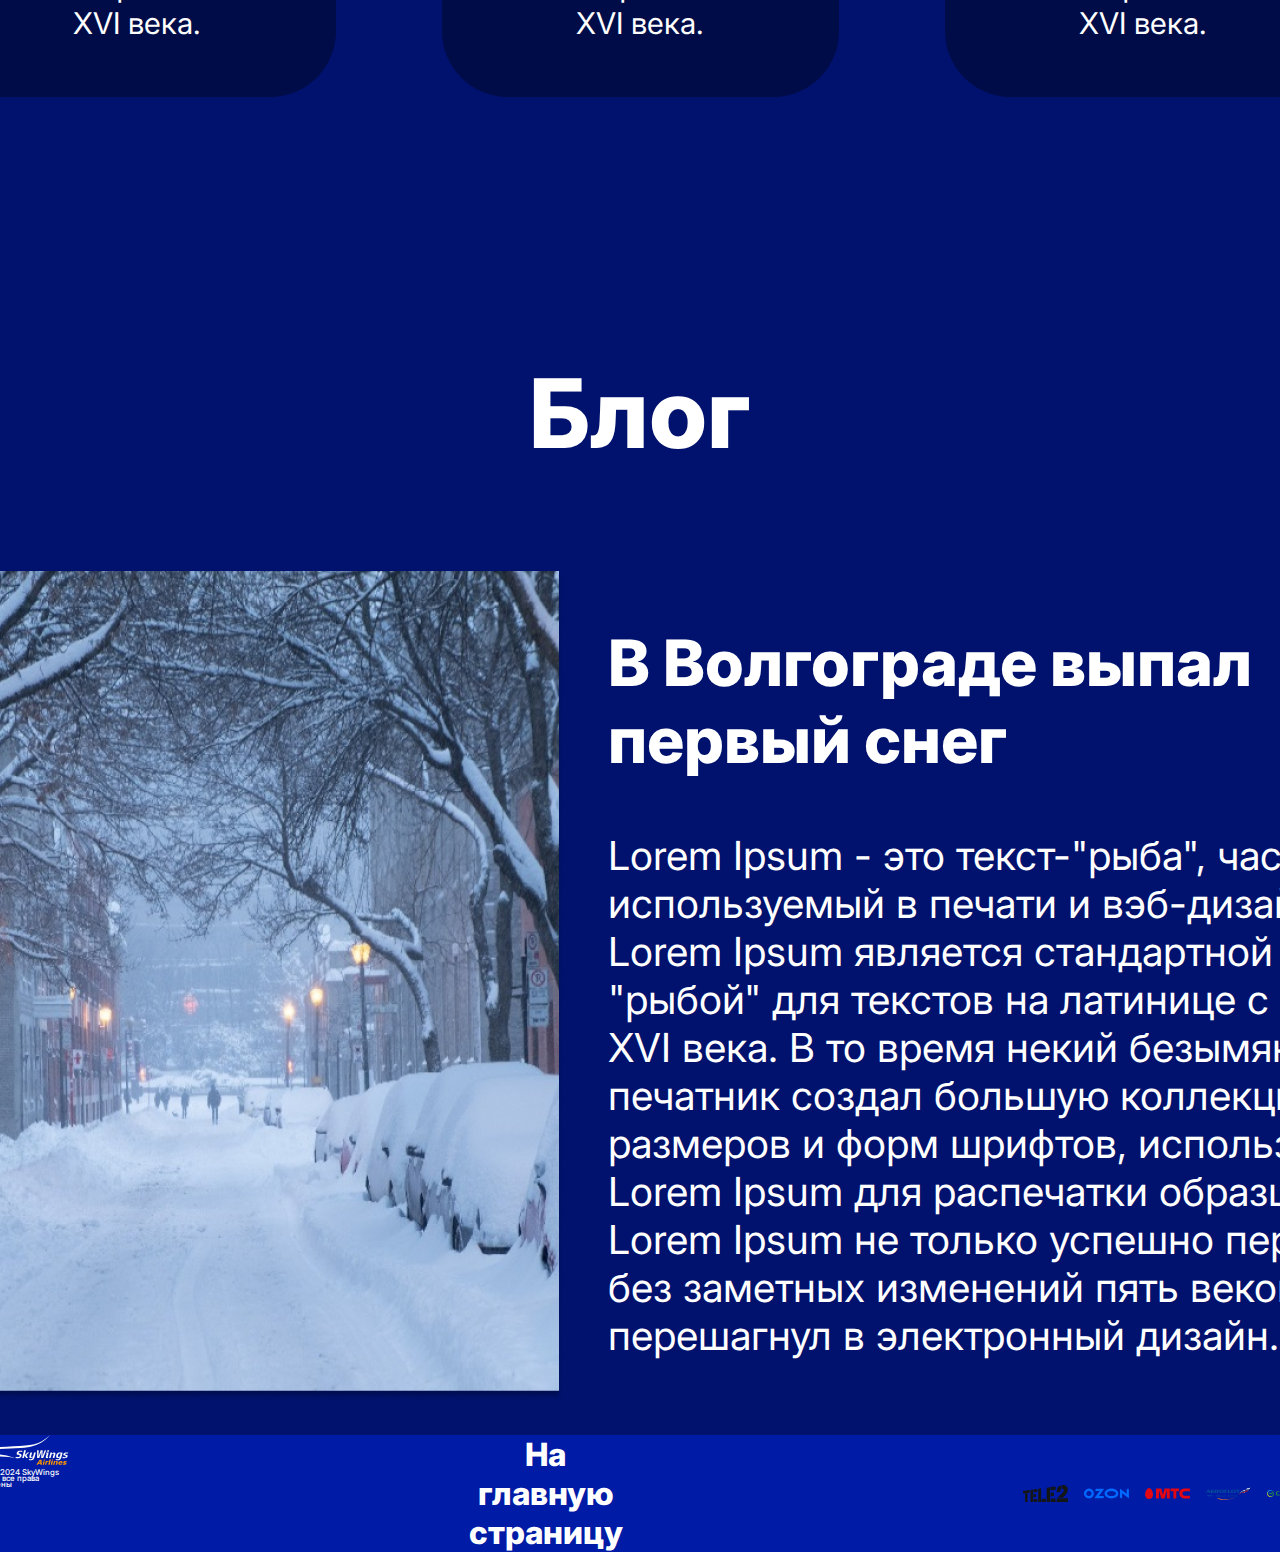
==== commit ca87515b: "Закончена работа над стилем сайта." ====
--- a/index.html
+++ b/index.html
@@ -60,7 +60,52 @@
                     </div>
                 </section>
                 <section class="main__content-schedule schedule">
-                    <h2 class="schedule-title">Расписание Рейсов</h2>
+                    <div class="schedule__wrapper">
+                        <h2 class="schedule__wrapper-title">Расисание рейсов</h2>
+                        <div class="schedule__wrapper-table table">
+                            <div class="table__first">
+                                <h3 class="table__first-text">Рейс</h3>
+                                <h3 class="table__first-text">Время</h3>
+                                <h3 class="table__first-text">Посадка</h3>
+                                <h3 class="table__first-text">Взлёт</h3>
+                            </div>
+                            <div class="table__second">
+                                <h3 class="table__second-text">№888133</h3>
+                                <h3 class="table__second-text">8:30</h3>
+                                <h3 class="table__second-text">г. Волгоград</h3>
+                                <h3 class="table__second-text">г. Санкт-Петербург</h3>
+                                <button class="table__second-button">Забронировать билет</button>
+                            </div>
+                            <div class="table__second">
+                                <h3 class="table__second-text">№888133</h3>
+                                <h3 class="table__second-text">8:30</h3>
+                                <h3 class="table__second-text">г. Волгоград</h3>
+                                <h3 class="table__second-text">г. Санкт-Петербург</h3>
+                                <button class="table__second-button">Забронировать билет</button>
+                            </div>
+                            <div class="table__second">
+                                <h3 class="table__second-text">№888133</h3>
+                                <h3 class="table__second-text">8:30</h3>
+                                <h3 class="table__second-text">г. Волгоград</h3>
+                                <h3 class="table__second-text">г. Санкт-Петербург</h3>
+                                <button class="table__second-button">Забронировать билет</button>
+                            </div>
+                            <div class="table__second">
+                                <h3 class="table__second-text">№888133</h3>
+                                <h3 class="table__second-text">8:30</h3>
+                                <h3 class="table__second-text">г. Волгоград</h3>
+                                <h3 class="table__second-text">г. Санкт-Петербург</h3>
+                                <button class="table__second-button">Забронировать билет</button>
+                            </div>
+                            <div class="table__second">
+                                <h3 class="table__second-text">№888133</h3>
+                                <h3 class="table__second-text">8:30</h3>
+                                <h3 class="table__second-text">г. Волгоград</h3>
+                                <h3 class="table__second-text">г. Санкт-Петербург</h3>
+                                <button class="table__second-button">Забронировать билет</button>
+                            </div>
+                        </div>
+                    </div>
                 </section>
                 <section class="main__content-about about">
                     <div class="about__wrapper">
@@ -199,16 +244,16 @@
         <footer class="application__footer footer">
             <div class="footer__container fcont">
                 <div class="fcont__copyright">
-                    <img src="" alt="" class="fcont__copyright-logo">
-                    <p class="fcont__copiright-text">©2008-2024 SkyWings Airlines, все права защищены</p>
+                    <img src="/assets/img/icons/logo.svg" alt="" class="fcont__copyright-logo">
+                    <p class="fcont__copyright-text">©2008-2024 SkyWings Airlines, все права защищены</p>
                 </div>
                 <a href="!#" class="fcont__link">На главную страницу</a>
                 <div class="fcont__partners">
-                    <img src="" alt="" class="fcont__partners-logo">
-                    <img src="" alt="" class="fcont__partners-logo">
-                    <img src="" alt="" class="fcont__partners-logo">
-                    <img src="" alt="" class="fcont__partners-logo">
-                    <img src="" alt="" class="fcont__partners-logo">
+                    <img src="/assets/img/icons/t2.svg" alt="" class="fcont__partners-logo">
+                    <img src="/assets/img/icons/ozon.svg" alt="" class="fcont__partners-logo">
+                    <img src="/assets/img/icons/mts.svg" alt="" class="fcont__partners-logo">
+                    <img src="/assets/img/icons/aflot.svg" alt="" class="fcont__partners-logo">
+                    <img src="/assets/img/icons/sber.svg" alt="" class="fcont__partners-logo">
                 </div>
             </div>
         </footer>
--- a/assets/style/main-style.min.css
+++ b/assets/style/main-style.min.css
@@ -137,6 +137,7 @@
   height: 1080px;
 }
 .general__wrapper {
+  width: 1080px;
   margin-left: 92px;
 }
 .general__wrapper-title {
@@ -158,6 +159,10 @@
   line-height: 39px;
   color: white;
   margin-top: 162px;
+}
+.general__wrapper-button:hover {
+  transition: ease-in-out 0.1s;
+  background-color: #bc6e00;
 }
 
 .news {
@@ -190,6 +195,8 @@
 .about {
   background-image: url(/assets/img/bg/image\ 1.svg);
   height: 1080px;
+  display: flex;
+  justify-content: center;
 }
 .about__wrapper {
   padding-left: 96px;
@@ -209,6 +216,7 @@
   font-weight: 400;
   font-size: 33px;
   line-height: 40px;
+  width: 758px;
 }
 .about__wrapper .atext-subtitle-selection {
   font-weight: 400;
@@ -334,6 +342,10 @@
   line-height: 39px;
   color: white;
 }
+.contacts__wrapper .info__request-button:hover {
+  transition: ease-in-out 0.1s;
+  background-color: #bc6e00;
+}
 .contacts__wrapper .cmaps {
   border-radius: 62px;
 }
@@ -397,6 +409,8 @@
 
 .blog {
   height: 1080px;
+  display: flex;
+  justify-content: center;
 }
 .blog__wrapper-title {
   font-weight: 800;
@@ -430,4 +444,87 @@
   width: 826px;
 }
 
-/* Блог *//*# sourceMappingURL=main-style.min.css.map */+/* Блог */
+.footer {
+  background-color: var(--color-secondary);
+}
+.footer .fcont {
+  display: flex;
+  justify-content: center;
+  gap: 400px;
+}
+.footer .fcont__copyright-logo {
+  width: 100px;
+  height: 30px;
+}
+.footer .fcont__copyright-text {
+  margin: 0;
+  font-weight: 500;
+  font-size: 8px;
+  line-height: 6px;
+}
+.footer .fcont__link {
+  text-align: center;
+  font-weight: 800;
+  font-size: 32px;
+  line-height: 39px;
+  margin: 0;
+}
+.footer .fcont__partners {
+  justify-content: right;
+  display: flex;
+  gap: 16px;
+}
+.footer .fcont__partners-logo {
+  width: 45px;
+}
+
+.fcont__link {
+  text-align: center;
+  font-weight: 800;
+  font-size: 32px;
+  line-height: 39px;
+  margin: 0;
+  justify-content: c;
+}
+
+.schedule {
+  padding-bottom: 150px;
+}
+.schedule__wrapper-title {
+  font-weight: 800;
+  font-size: 64px;
+  line-height: 77px;
+  text-align: center;
+  margin: 0;
+}
+.schedule__wrapper .table {
+  display: grid;
+  justify-content: center;
+  gap: 20px;
+}
+.schedule__wrapper .table__first {
+  display: flex;
+  gap: 190px;
+}
+.schedule__wrapper .table__second {
+  display: flex;
+  gap: 170px;
+}
+.schedule__wrapper .table__second-button {
+  font-weight: 800;
+  font-size: 12px;
+  line-height: 15px;
+  width: 175px;
+  font-family: "Inter";
+  font-style: normal;
+  color: white;
+  font-size: 12px;
+}
+.schedule__wrapper .table__second-button:hover {
+  transition: ease-in-out 0.1s;
+  background-color: #bc6e00;
+}
+
+/* Расписание Рейсов */
+/* Забронировать билет *//*# sourceMappingURL=main-style.min.css.map */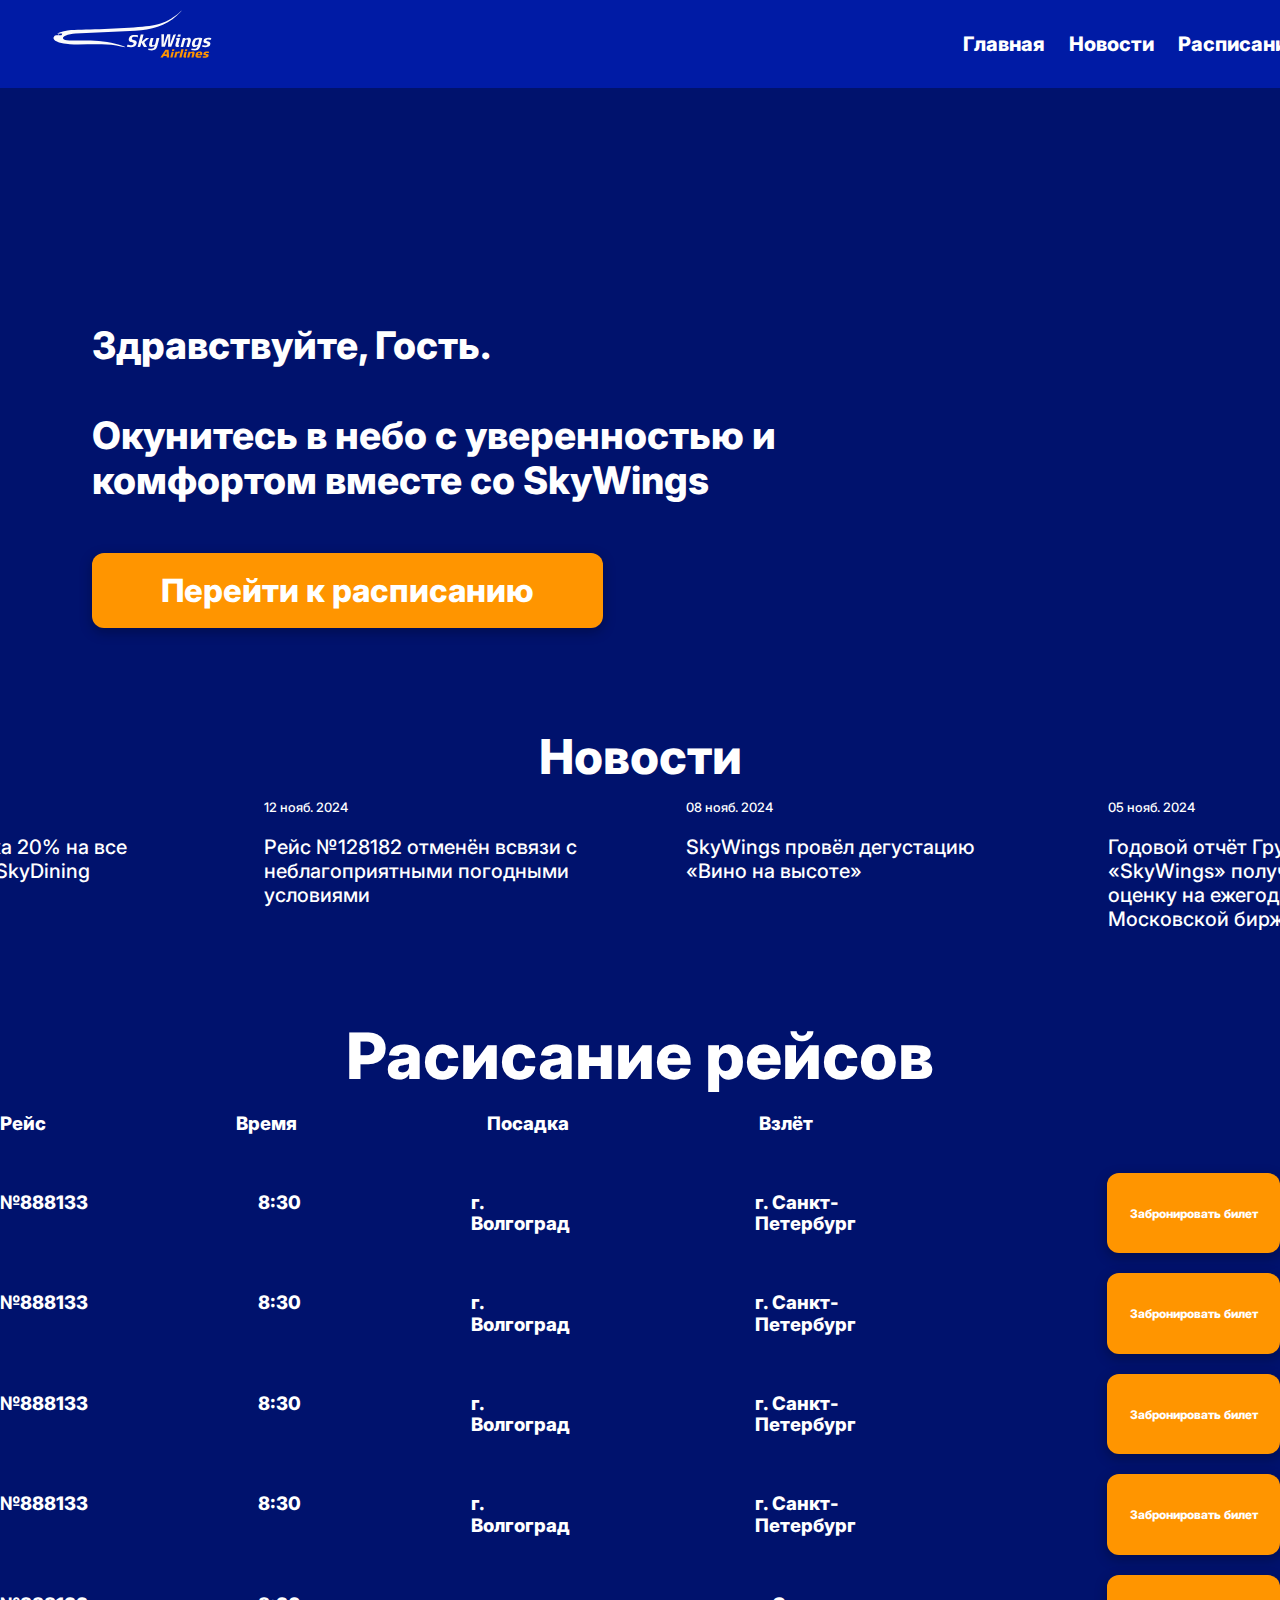
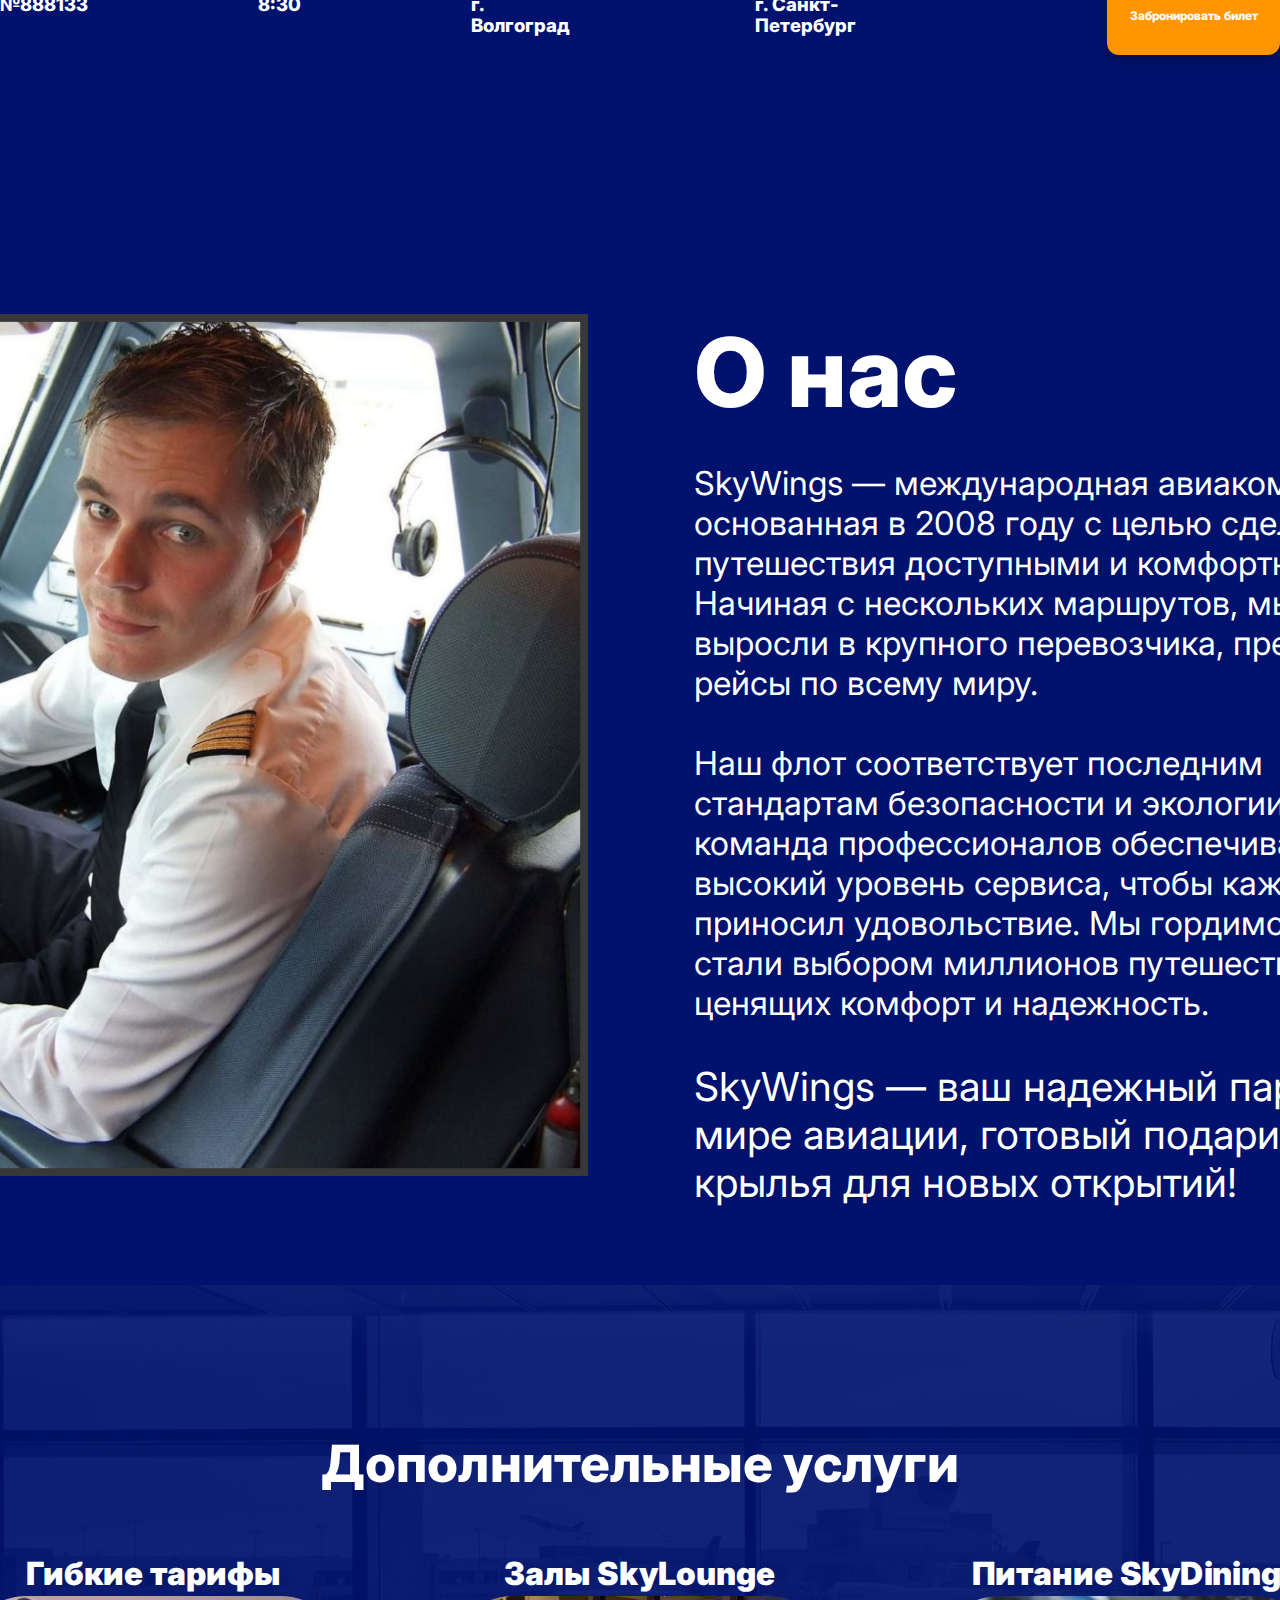
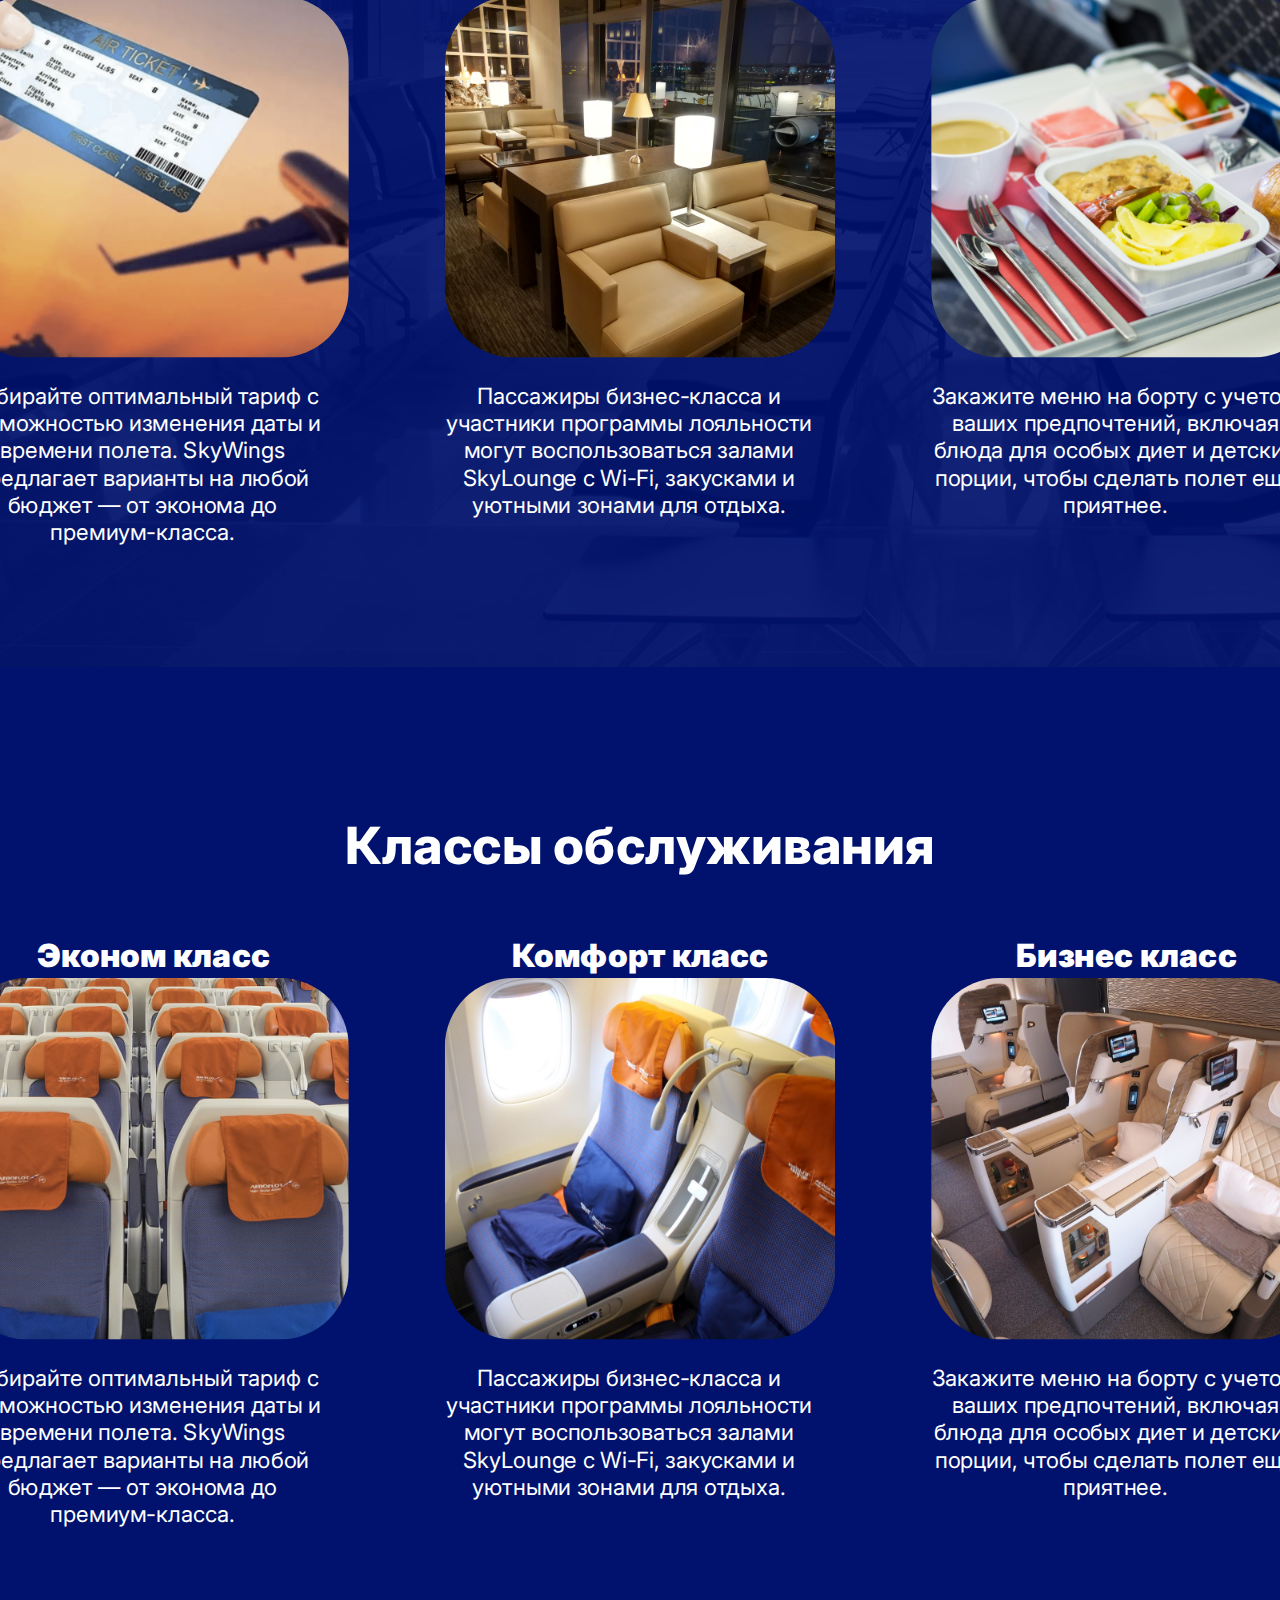
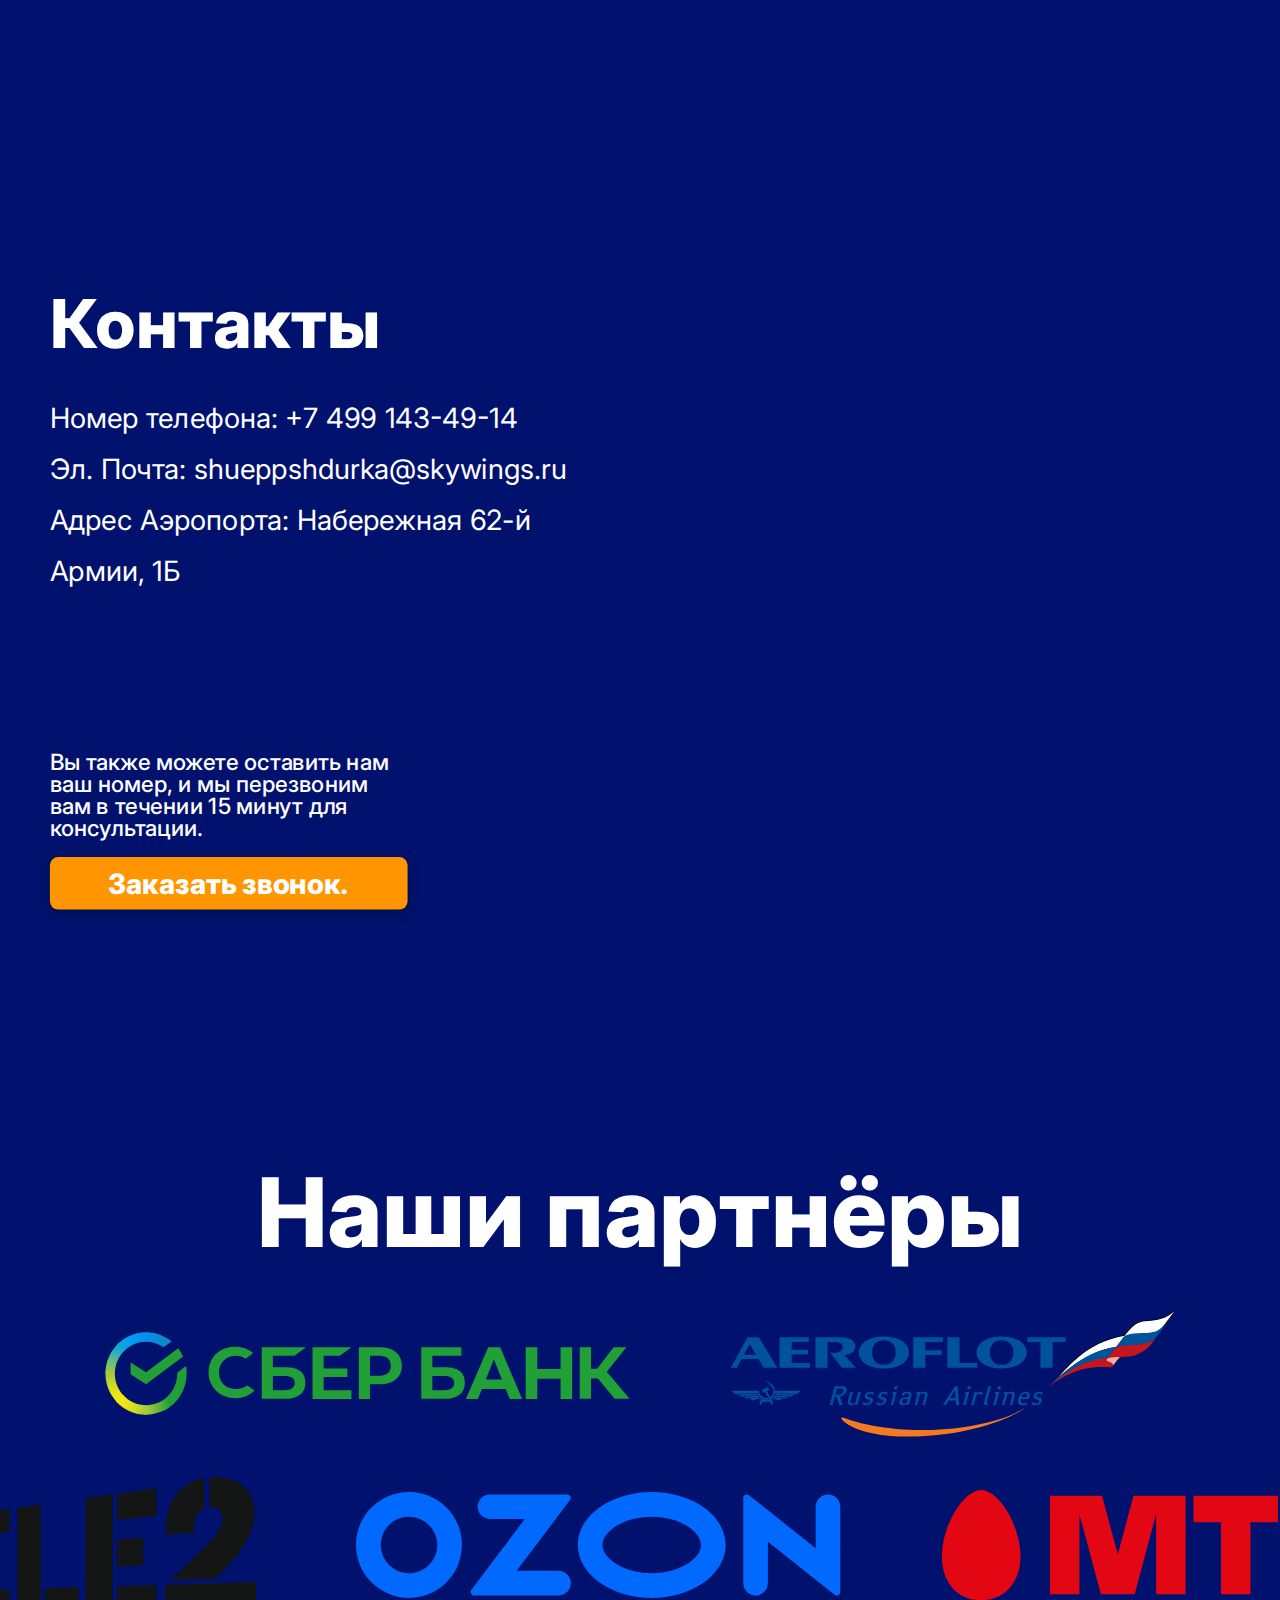
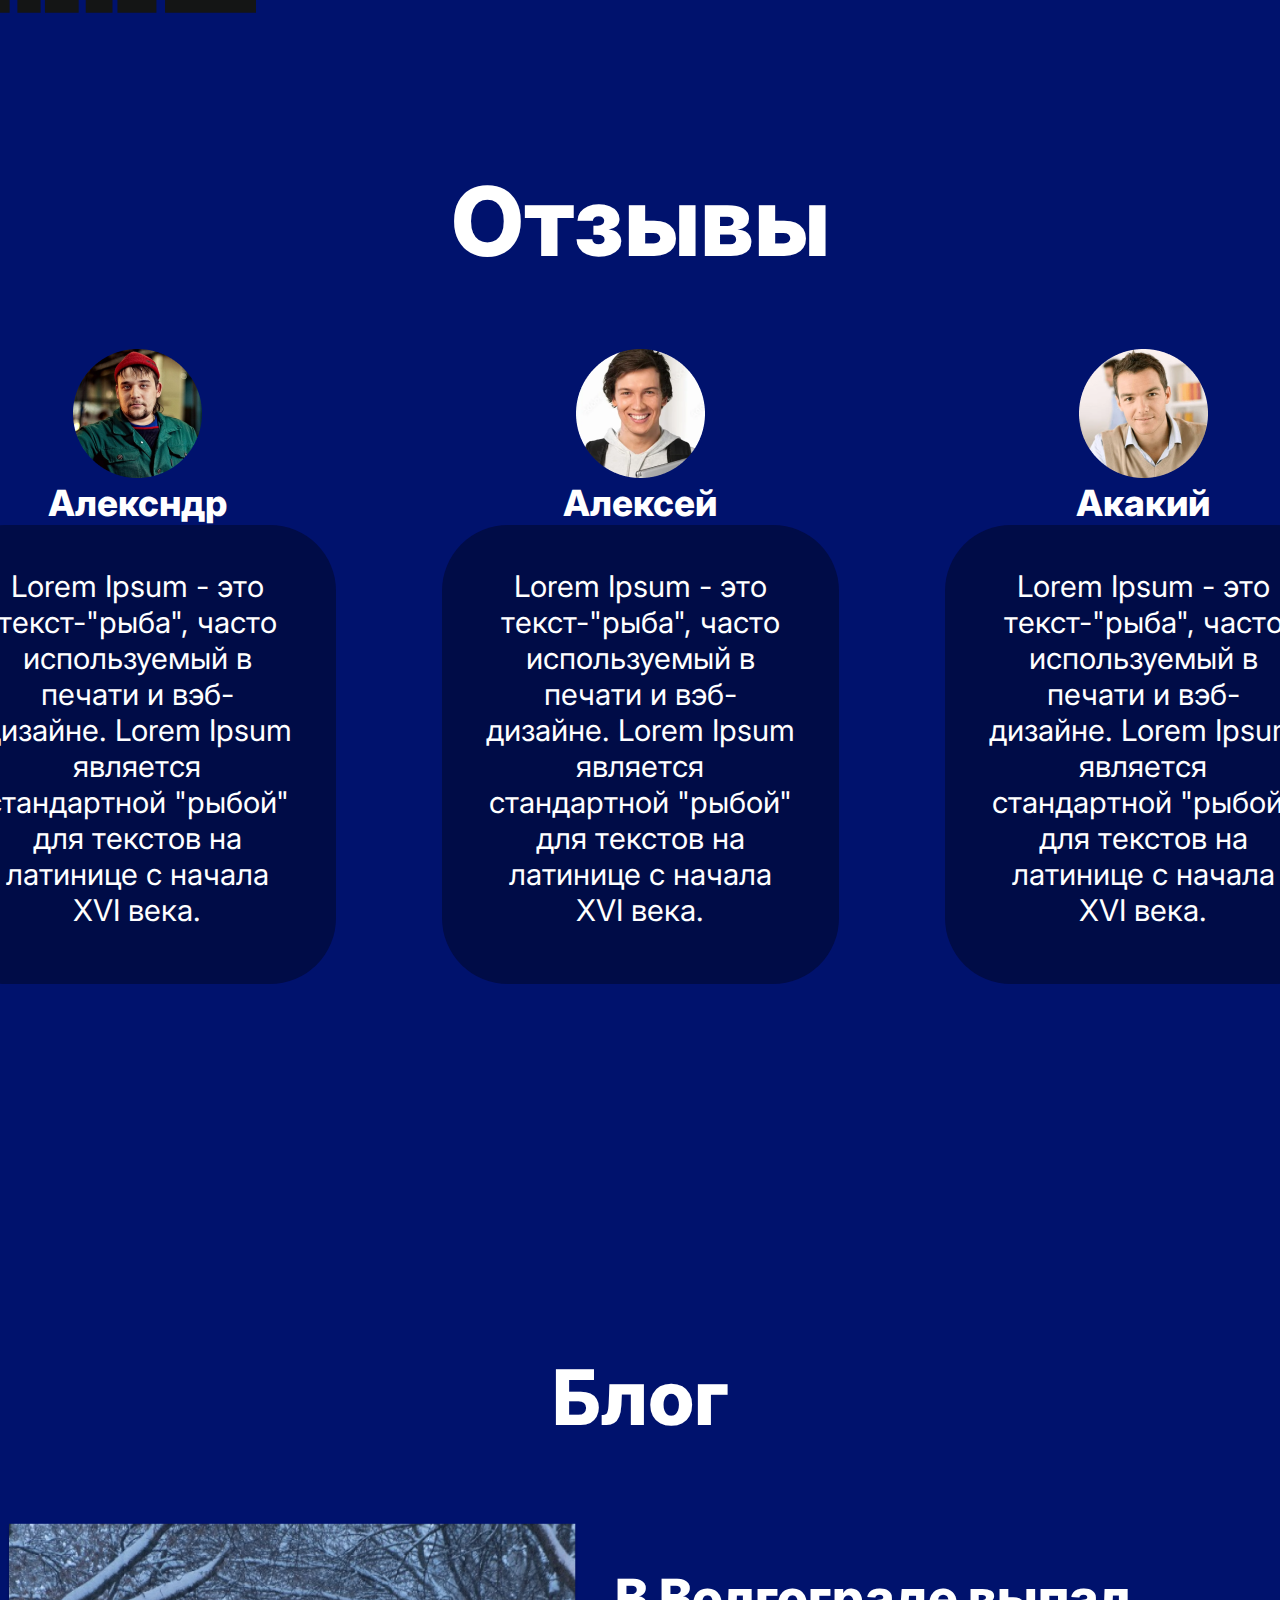
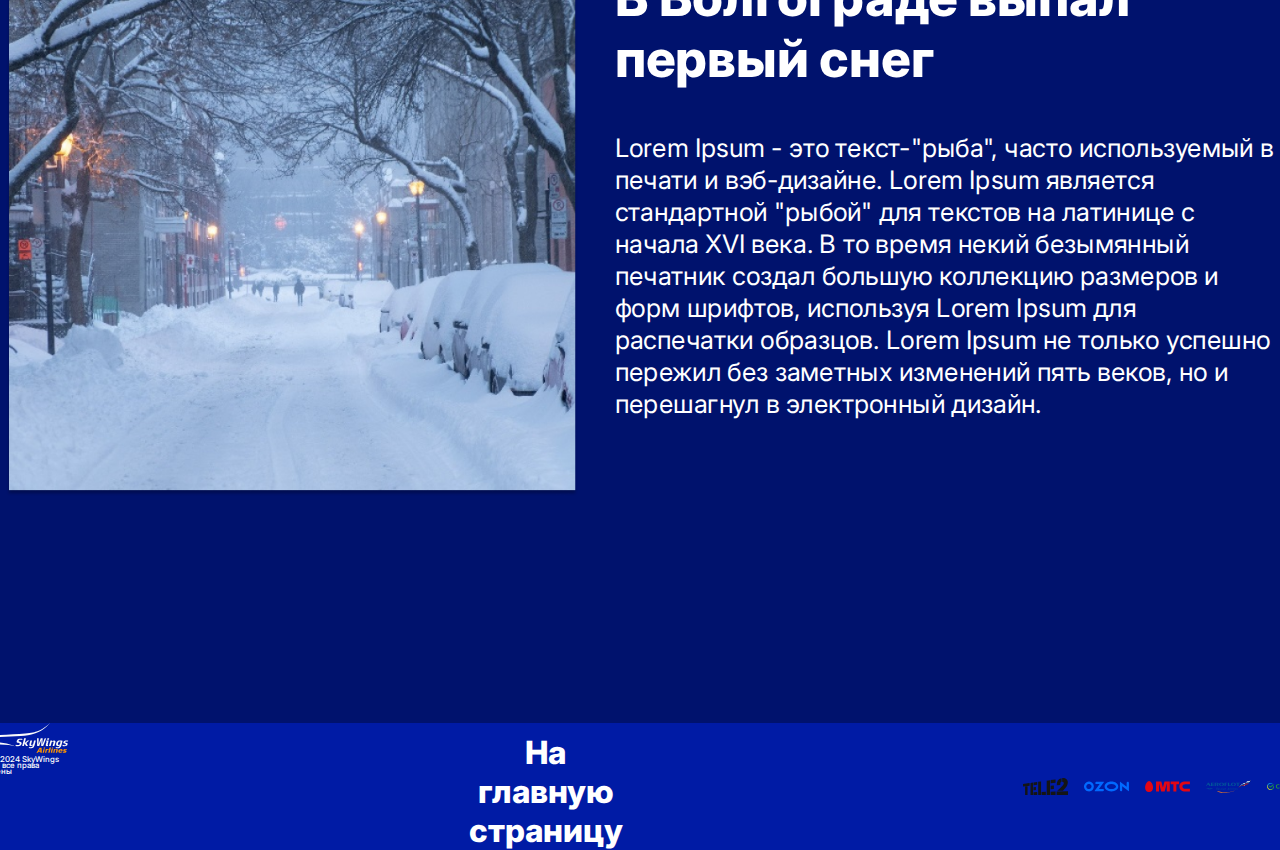
==== commit b07e5e01: "update" ====
--- a/index.html
+++ b/index.html
@@ -16,15 +16,31 @@
     <div class="application__template">
         <header class="application__header header" id="header">
             <div class="header__container">
-                <img src="assets/img/icons/logo.svg" alt="" class="header__container-logo">
-                <nav class="header__container-navig navig">
-                    <a href="#!" class="navig__link">Главная</a> 
-                    <a href="#!" class="navig__link">Новости</a>
-                    <a href="#!" class="navig__link">Расписание</a>
-                    <a href="#!" class="navig__link">О нас</a>
-                    <a href="#!" class="navig__link">Блог</a>
-                    <a href="#!" class="navig__link">Партнеры</a>
-                </nav>
+                <div class="header__container-pc pc">
+                    <img src="assets/img/icons/logo.svg" alt="" class="pc__logo">
+                    <nav class="pc__navig">
+                        <a href="#!" class="pc__navig-link">Главная</a> 
+                        <a href="#!" class="pc__navig-link">Новости</a>
+                        <a href="#!" class="pc__navig-link">Расписание</a>
+                        <a href="#!" class="pc__navig-link">О нас</a>
+                        <a href="#!" class="pc__navig-link">Блог</a>
+                        <a href="#!" class="pc__navig-link">Партнеры</a>
+                    </nav>
+                    <button class="pc__button">
+                        <img src="assets/img/icons/menu.svg" alt="" class="mb__button-icon">
+                    </button>
+                </div>
+                <div class="header__container-mobile mb">
+
+                    <nav class="mb__navig">
+                        <a href="#!" class="mb__navig-link">Главная</a> 
+                        <a href="#!" class="mb__navig-link">Новости</a>
+                        <a href="#!" class="mb__navig-link">Расписание</a>
+                        <a href="#!" class="mb__navig-link">О нас</a>
+                        <a href="#!" class="mb__navig-link">Блог</a>
+                        <a href="#!" class="mb__navig-link">Партнеры</a>
+                    </nav>
+                </div>
             </div>
         </header>
         <main class="application__main main" id="main">
@@ -118,6 +134,7 @@
                                 
                                 <span class="atext-subtitle-selection">SkyWings — ваш надежный партнер в мире авиации, готовый подарить крылья для новых открытий!</span></p>
                         </div>
+                        <img src="/assets/img/cg/image.png" alt="" class="about__wrapper-mimage">
                     </div>
                 </section>
                 <section class="main__content-additional additional">
@@ -175,12 +192,29 @@
                             </p>
                             <div class="info__request">
                                 <p class="info__request-text">Вы также можете оставить нам ваш номер, и мы перезвоним вам в течении 15 минут для консультации.</p>
-                                <button href="#!" class="info__request-button button">Заказать звонок.</button>
+                                <button onclick="document.location='request.html'" class="info__request-button button">Заказать звонок.</button>
                             </div>
                         </div>
                         <div class="contacts__wrapper-cmaps cmaps">
                             <iframe class="cmaps" src="https://www.google.com/maps/embed?pb=!1m18!1m12!1m3!1d658.3171767083232!2d44.51115082298495!3d48.70034482528533!2m3!1f0!2f0!3f0!3m2!1i1024!2i768!4f13.1!3m3!1m2!1s0x410534b4b1f2ac63%3A0xffd12202bc8c8509!2z0J3QsNCx0LXRgNC10LbQvdCw0Y8gNjIt0Jkg0JDRgNC80LjQuCwgMdCRLCDQktC-0LvQs9C-0LPRgNCw0LQsINCS0L7Qu9Cz0L7Qs9GA0LDQtNGB0LrQsNGPINC-0LHQuy4sIDQwMDAwMQ!5e0!3m2!1sru!2sru!4v1731598747345!5m2!1sru!2sru" width="904" height="904" style="border:0;" allowfullscreen="" loading="lazy" referrerpolicy="no-referrer-when-downgrade"></iframe>
                         </div>
+                        </div>
+                        <div class="mcontacts__wrapper">
+                            <div class="mcontacts__wrapper-info minfo">
+                                <h2 class="minfo__title">Контакты</h2>
+                                <p class="minfo__subtitle">
+                                    Номер телефона: +7 499 143-49-14 <br>
+                                    Эл. Почта: shueppshdurka@skywings.ru <br>
+                                    Адрес Аэропорта: Набережная 62-й Армии, 1Б
+                                </p>
+                                <div class="minfo__cmaps">
+                                    <iframe class="minfo__cmaps-maps" src="https://www.google.com/maps/embed?pb=!1m18!1m12!1m3!1d658.3171767083232!2d44.51115082298495!3d48.70034482528533!2m3!1f0!2f0!3f0!3m2!1i1024!2i768!4f13.1!3m3!1m2!1s0x410534b4b1f2ac63%3A0xffd12202bc8c8509!2z0J3QsNCx0LXRgNC10LbQvdCw0Y8gNjIt0Jkg0JDRgNC80LjQuCwgMdCRLCDQktC-0LvQs9C-0LPRgNCw0LQsINCS0L7Qu9Cz0L7Qs9GA0LDQtNGB0LrQsNGPINC-0LHQuy4sIDQwMDAwMQ!5e0!3m2!1sru!2sru!4v1731598747345!5m2!1sru!2sru" width="904" height="904" style="border:0;" allowfullscreen="" loading="lazy" referrerpolicy="no-referrer-when-downgrade"></iframe>
+                                </div>
+                                <div class="minfo__request">
+                                    <p class="minfo__request-text">Вы также можете оставить нам ваш номер, и мы перезвоним вам в течении 15 минут для консультации.</p>
+                                    <button onclick="document.location='request.html'" class="minfo__request-button">Заказать звонок.</button>
+                                </div>
+
                     </div>
                 </section>
                 <section class="main__content-partners partners">
@@ -227,7 +261,6 @@
                     <div class="blog__wrapper">
                         <h2 class="blog__wrapper-title">Блог</h2>
                         <div class="blog__wrapper-content bcont">
-                            <img src="/assets/img/icons/arrow-left.svg" alt="" class="bcont__arrow">
                             <div class="bcont__info">
                                 <img src="/assets/img/icons/image 6.png" alt="" class="bcont__info-picture">
                                 <div class="bcont__info-text btext">
@@ -235,7 +268,15 @@
                                     <p class="btext__subtitle">Lorem Ipsum - это текст-"рыба", часто используемый в печати и вэб-дизайне. Lorem Ipsum является стандартной "рыбой" для текстов на латинице с начала XVI века. В то время некий безымянный печатник создал большую коллекцию размеров и форм шрифтов, используя Lorem Ipsum для распечатки образцов. Lorem Ipsum не только успешно пережил без заметных изменений пять веков, но и перешагнул в электронный дизайн.</p>
                                 </div>
                             </div>
-                            <img src="/assets/img/icons/arrow-right.svg" alt="" class="bcont__arrow">
+                        </div>
+                        <div class="mlog__wrapper-content mcont">
+                            <div class="mcont__info">
+                                <h2 class="mcont__info-title">В Волгограде выпал первый снег</h2>
+                                <p class="mcont__info-subtitle">Lorem Ipsum - это текст-"рыба", часто используемый в печати и вэб-дизайне. Lorem Ipsum является стандартной "рыбой" для текстов на латинице с начала XVI века. В то время некий безымянный печатник создал большую коллекцию размеров и форм шрифтов, используя Lorem Ipsum для распечатки образцов. Lorem Ipsum не только успешно пережил без заметных изменений пять веков, но и перешагнул в электронный дизайн.</p>
+                            </div>
+                            <div class="mcont__image">
+                                <img src="/assets/img/icons/image 6.png" alt="" class="mcont__info-picture">
+                            </div>
                         </div>
                     </div>
                 </section>
--- a/assets/style/main-style.min.css
+++ b/assets/style/main-style.min.css
@@ -102,20 +102,49 @@
 }
 
 .header {
+  align-items: start;
   background-color: var(--color-secondary);
 }
 .header__container {
   display: flex;
-}
-.header__container-logo {
+  height: 100%;
+  width: 100%;
+}
+@media (max-width: 350px) {
+  .header__container {
+    display: grid;
+  }
+}
+.header__container .pc {
+  display: flex;
+}
+@media (max-width: 350px) {
+  .header__container .pc {
+    display: flex;
+  }
+}
+@media (max-width: 1024px) {
+  .header__container .pc {
+    width: 1024px;
+  }
+}
+.header__container .pc__logo {
   padding-top: 10px;
   padding-bottom: 10px;
   margin-left: 22px;
-}
-.header__container-logo:hover {
+  width: 226px;
+  height: 68px;
+}
+.header__container .pc__logo:hover {
   cursor: pointer;
 }
-.header__container .navig {
+@media (max-width: 350px) {
+  .header__container .pc {
+    gap: 20px;
+    display: grid;
+  }
+}
+.header__container .pc__navig {
   display: flex;
   gap: 24px;
   font-size: 24px;
@@ -126,15 +155,93 @@
   line-height: 44px;
   margin-left: 556px;
 }
-.header__container .navig__link:hover {
+@media (max-width: 1640px) {
+  .header__container .pc__navig {
+    margin-left: 720px;
+    font-size: 20px;
+  }
+}
+@media (max-width: 768px) {
+  .header__container .pc__navig {
+    margin-left: 60px;
+    font-size: 13px;
+  }
+}
+@media (max-width: 1024px) {
+  .header__container .pc__navig {
+    font-size: 20px;
+    margin-left: 130px;
+  }
+}
+@media (max-width: 350px) {
+  .header__container .pc__navig {
+    display: none;
+  }
+}
+.header__container .pc__navig-link:hover {
   color: rgb(194, 194, 194);
   transition: ease-in-out 0.1s;
 }
-
+.header__container .pc__button {
+  display: none;
+}
+@media (max-width: 350px) {
+  .header__container .pc__button {
+    display: flex;
+    justify-content: center;
+    width: 350px;
+  }
+}
+.header__container .mb {
+  display: none;
+}
+@media (max-width: 350px) {
+  .header__container .mb {
+    display: grid;
+  }
+}
+@media (max-width: 350px) {
+  .header__container .mb__navig {
+    display: grid;
+    justify-content: center;
+    width: 350px;
+    gap: 10px;
+    text-align: center;
+    padding-top: 20px;
+    padding-bottom: 20px;
+  }
+}
 /* Новости */
 .general {
   background-image: url(/assets/img/bg/image.svg);
   height: 1080px;
+  background-size: 100%;
+}
+@media (max-width: 1024px) {
+  .general {
+    height: 600px;
+    background-size: 120%;
+  }
+}
+@media (max-width: 1640px) {
+  .general {
+    height: auto;
+    padding-bottom: 100px;
+    background-position-y: -130px;
+  }
+}
+@media (max-width: 768px) {
+  .general {
+    background-position-y: -300px;
+    background-position-x: -600px;
+  }
+}
+@media (max-width: 350px) {
+  .general {
+    background-size: 500%;
+    background-position-x: 930px;
+    background-position-y: 10px;
+  }
 }
 .general__wrapper {
   width: 1080px;
@@ -150,6 +257,35 @@
   width: 1199px;
   margin: 0;
 }
+@media (max-width: 1024px) {
+  .general__wrapper-title {
+    font-size: 38px;
+    line-height: 45px;
+    width: 680px;
+    padding-top: 120px;
+  }
+}
+@media (max-width: 1640px) {
+  .general__wrapper-title {
+    font-size: 38px;
+    line-height: 45px;
+    width: 780px;
+  }
+}
+@media (max-width: 768px) {
+  .general__wrapper-title {
+    width: 600px;
+    line-height: 38px;
+  }
+}
+@media (max-width: 390px) {
+  .general__wrapper-title {
+    width: 200px;
+    line-height: 30px;
+    font-size: 30px;
+    text-align: center;
+  }
+}
 .general__wrapper-button {
   width: 511px;
   font-family: "Inter";
@@ -160,14 +296,36 @@
   color: white;
   margin-top: 162px;
 }
+@media (max-width: 1024px) {
+  .general__wrapper-button {
+    margin-top: 100px;
+  }
+}
+@media (max-width: 1640px) {
+  .general__wrapper-button {
+    margin-top: 50px;
+  }
+}
+@media (max-width: 390px) {
+  .general__wrapper-button {
+    width: 200px;
+    font-size: 15px;
+    padding: 10px;
+  }
+}
 .general__wrapper-button:hover {
   transition: ease-in-out 0.1s;
-  background-color: #bc6e00;
+  background-color: #8C5200;
 }
 
 .news {
   height: 289px;
 }
+@media (max-width: 390px) {
+  .news {
+    height: auto;
+  }
+}
 .news__title {
   font-weight: 800;
   font-size: 48px;
@@ -175,10 +333,32 @@
   text-align: center;
   margin: 0;
 }
+@media (max-width: 390px) {
+  .news__title {
+    padding-top: 20px;
+  }
+}
 .news__wrapper {
   display: flex;
   justify-content: center;
   gap: 91px;
+}
+@media (max-width: 1024px) {
+  .news__wrapper {
+    gap: 15px;
+  }
+}
+@media (max-width: 768px) {
+  .news__wrapper {
+    transform: scale(0.8);
+  }
+}
+@media (max-width: 390px) {
+  .news__wrapper {
+    transform: none;
+    display: grid;
+    padding-top: 50px;
+  }
 }
 .news__wrapper .ncard__date {
   font-weight: 500;
@@ -191,12 +371,22 @@
   line-height: 24px;
   width: 331px;
 }
+@media (max-width: 1024px) {
+  .news__wrapper .ncard__text {
+    width: 220px;
+  }
+}
 
 .about {
   background-image: url(/assets/img/bg/image\ 1.svg);
   height: 1080px;
   display: flex;
   justify-content: center;
+}
+@media (max-width: 1024px) {
+  .about {
+    height: 768px;
+  }
 }
 .about__wrapper {
   padding-left: 96px;
@@ -206,11 +396,59 @@
   display: flex;
   gap: 106px;
 }
+@media (max-width: 768px) {
+  .about__wrapper {
+    transform: scale(0.8);
+  }
+}
+@media (max-width: 390px) {
+  .about__wrapper {
+    display: grid;
+  }
+}
+@media (max-width: 350px) {
+  .about__wrapper {
+    display: grid;
+    text-align: center;
+  }
+}
+@media (max-width: 1024px) {
+  .about__wrapper {
+    gap: 20px;
+  }
+}
+@media (max-width: 1024px) {
+  .about__wrapper-image {
+    width: 400px;
+    height: 500px;
+  }
+}
+@media (max-width: 350px) {
+  .about__wrapper-image {
+    display: none;
+  }
+}
+.about__wrapper-mimage {
+  display: none;
+}
+@media (max-width: 350px) {
+  .about__wrapper-mimage {
+    display: block;
+    width: 400px;
+    height: 400px;
+    padding-left: 90px;
+  }
+}
 .about__wrapper .atext-title {
   font-weight: 800;
   font-size: 96px;
   line-height: 116px;
   margin: 0;
+}
+@media (max-width: 1024px) {
+  .about__wrapper .atext-title {
+    font-size: 64px;
+  }
 }
 .about__wrapper .atext-subtitle {
   font-weight: 400;
@@ -218,15 +456,49 @@
   line-height: 40px;
   width: 758px;
 }
+@media (max-width: 1024px) {
+  .about__wrapper .atext-subtitle {
+    font-size: 20px;
+    line-height: 20px;
+    width: 500px;
+  }
+}
+@media (max-width: 350px) {
+  .about__wrapper .atext-subtitle {
+    font-size: 15px;
+    padding-right: 90px;
+    justify-content: center;
+    padding-left: 90px;
+  }
+}
 .about__wrapper .atext-subtitle-selection {
   font-weight: 400;
   font-size: 40px;
   line-height: 48px;
 }
+@media (max-width: 1024px) {
+  .about__wrapper .atext-subtitle-selection {
+    font-size: 22px;
+    line-height: 22px;
+    font-weight: 500;
+  }
+}
 
 .additional {
   background-image: url(/assets/img/bg/image\ 3.svg);
-  height: 1080px;
+  height: auto;
+}
+@media (max-width: 1024px) {
+  .additional {
+    height: auto;
+    padding-bottom: 40px;
+    background-image: none;
+  }
+}
+@media (max-width: 1640px) {
+  .additional__wrapper {
+    transform: scale(0.8);
+  }
 }
 .additional__wrapper-title {
   padding-top: 62px;
@@ -236,13 +508,41 @@
   line-height: 77px;
   text-align: center;
 }
+@media (max-width: 1024px) {
+  .additional__wrapper-title {
+    padding-top: 34px;
+  }
+}
+@media (max-width: 350px) {
+  .additional__wrapper-title {
+    font-size: 40px;
+    line-height: 30px;
+  }
+}
 .additional__wrapper .acards {
   display: flex;
   justify-content: center;
   gap: 120px;
+}
+@media (max-width: 1024px) {
+  .additional__wrapper .acards {
+    display: grid;
+    gap: 5px;
+  }
 }
 .additional__wrapper .acards__card {
   padding-top: 75px;
+}
+@media (max-width: 350px) {
+  .additional__wrapper .acards__card {
+    transform: scale(0.7);
+    gap: -40px;
+  }
+}
+@media (max-width: 1024px) {
+  .additional__wrapper .acards__card {
+    display: grid;
+  }
 }
 .additional__wrapper .acards__card-title {
   text-align: center;
@@ -262,10 +562,28 @@
   text-align: center;
   width: 460px;
 }
+@media (max-width: 1024px) {
+  .additional__wrapper .acards__card-subtitle {
+    margin: 0;
+    padding: 0;
+  }
+}
 
 .service {
   height: 1080px;
 }
+@media (max-width: 1024px) {
+  .service {
+    height: auto;
+    padding-bottom: 40px;
+    background-image: none;
+  }
+}
+@media (max-width: 1640px) {
+  .service__wrapper {
+    transform: scale(0.8);
+  }
+}
 .service__wrapper-title {
   padding-top: 62px;
   margin: 0;
@@ -274,13 +592,40 @@
   line-height: 77px;
   text-align: center;
 }
+@media (max-width: 1024px) {
+  .service__wrapper-title {
+    padding-top: 34px;
+  }
+}
+@media (max-width: 350px) {
+  .service__wrapper-title {
+    font-size: 40px;
+  }
+}
 .service__wrapper .scards {
   display: flex;
   justify-content: center;
   gap: 120px;
+}
+@media (max-width: 1024px) {
+  .service__wrapper .scards {
+    display: grid;
+    gap: 5px;
+  }
 }
 .service__wrapper .scards__card {
   padding-top: 75px;
+}
+@media (max-width: 1024px) {
+  .service__wrapper .scards__card {
+    display: grid;
+  }
+}
+@media (max-width: 350px) {
+  .service__wrapper .scards__card {
+    transform: scale(0.7);
+    gap: -40px;
+  }
 }
 .service__wrapper .scards__card-title {
   text-align: center;
@@ -300,9 +645,25 @@
   text-align: center;
   width: 460px;
 }
+@media (max-width: 1024px) {
+  .service__wrapper .scards__card-subtitle {
+    margin: 0;
+    padding: 0;
+  }
+}
 
 .contacts {
   height: 1080px;
+}
+@media (max-width: 1024px) {
+  .contacts {
+    height: auto;
+  }
+}
+@media (max-width: 1640px) {
+  .contacts {
+    height: auto;
+  }
 }
 .contacts__wrapper {
   padding-top: 88px;
@@ -310,11 +671,36 @@
   display: flex;
   justify-content: center;
 }
+@media (max-width: 1640px) {
+  .contacts__wrapper {
+    transform: scale(0.7);
+    margin: 0;
+    padding: 0;
+  }
+}
+@media (max-width: 1024px) {
+  .contacts__wrapper {
+    gap: 0;
+    padding: 0;
+    display: none;
+  }
+}
+@media (max-width: 1024px) {
+  .contacts__wrapper .info {
+    transform: scale(0.8);
+    padding-left: 70px;
+  }
+}
 .contacts__wrapper .info__title {
   font-weight: 800;
   font-size: 96px;
   line-height: 116px;
   margin: 0;
+}
+@media (max-width: 1024px) {
+  .contacts__wrapper .info__title {
+    font-size: 48px;
+  }
 }
 .contacts__wrapper .info__subtitle {
   font-weight: 400;
@@ -322,6 +708,12 @@
   line-height: 73px;
   width: 783px;
 }
+@media (max-width: 1024px) {
+  .contacts__wrapper .info__subtitle {
+    font-size: 24px;
+    line-height: 26px;
+  }
+}
 .contacts__wrapper .info__request {
   padding-top: 180px;
 }
@@ -333,6 +725,11 @@
   margin: 0;
   padding-bottom: 25px;
 }
+@media (max-width: 1024px) {
+  .contacts__wrapper .info__request-text {
+    font-size: 18px;
+  }
+}
 .contacts__wrapper .info__request-button {
   width: 511px;
   font-family: "Inter";
@@ -349,11 +746,100 @@
 .contacts__wrapper .cmaps {
   border-radius: 62px;
 }
+@media (max-width: 1024px) {
+  .contacts__wrapper .cmaps {
+    width: 400px;
+    height: 400px;
+    position: relative;
+    transform: translate(-70px, 50px);
+  }
+}
+
+.mcontacts__wrapper {
+  display: none;
+  justify-content: center;
+}
+@media (max-width: 1024px) {
+  .mcontacts__wrapper {
+    display: grid;
+  }
+}
+@media (max-width: 350px) {
+  .mcontacts__wrapper {
+    transform: scale(0.4);
+  }
+}
+.mcontacts__wrapper .minfo__title {
+  text-align: center;
+  font-weight: 800;
+  font-size: 96px;
+  line-height: 116px;
+  margin: 0;
+}
+@media (max-width: 768px) {
+  .mcontacts__wrapper .minfo__title {
+    font-size: 64px;
+  }
+}
+.mcontacts__wrapper .minfo__subtitle {
+  text-align: center;
+  font-weight: 400;
+  font-size: 40px;
+  line-height: 73px;
+  width: 783px;
+}
+@media (max-width: 768px) {
+  .mcontacts__wrapper .minfo__subtitle {
+    font-size: 32px;
+  }
+}
+.mcontacts__wrapper .minfo__cmaps {
+  text-align: center;
+}
+.mcontacts__wrapper .minfo__cmaps-maps {
+  width: 600px;
+  height: 600px;
+  border-radius: 25px;
+}
+.mcontacts__wrapper .minfo__request {
+  padding-top: 30px;
+  padding-bottom: 100px;
+  display: grid;
+  justify-content: center;
+}
+.mcontacts__wrapper .minfo__request-text {
+  width: 511px;
+  font-weight: 500;
+  font-size: 32px;
+  line-height: 99%;
+  margin: 0;
+  padding-bottom: 25px;
+  text-align: center;
+}
+.mcontacts__wrapper .minfo__request-button {
+  font-weight: 500;
+  font-size: 32px;
+  line-height: 99%;
+  margin: 0;
+  padding-bottom: 25px;
+  text-align: center;
+  color: white;
+  justify-content: center;
+}
+.mcontacts__wrapper .minfo__request-button:hover {
+  transition: ease-in-out 0.1s;
+  background-color: #bc6e00;
+}
 
 .partners__wrapper {
   padding-top: 100px;
   padding-bottom: 150px;
 }
+@media (max-width: 1024px) {
+  .partners__wrapper {
+    padding-top: 20px;
+  }
+}
 .partners__wrapper-title {
   margin: 0;
   text-align: center;
@@ -361,6 +847,30 @@
   font-size: 96px;
   line-height: 116px;
 }
+@media (max-width: 768px) {
+  .partners__wrapper-title {
+    font-size: 70px;
+  }
+}
+@media (max-width: 390px) {
+  .partners__wrapper-title {
+    font-size: 50px;
+    line-height: 55px;
+    padding-bottom: 40px;
+  }
+}
+@media (max-width: 1024px) {
+  .partners__wrapper .icn {
+    transform: scale(0.5);
+  }
+}
+@media (max-width: 390px) {
+  .partners__wrapper .icn {
+    transform: none;
+    height: auto;
+    width: 100px;
+  }
+}
 .partners__wrapper .icn .picons {
   padding-top: 240px;
   display: flex;
@@ -368,10 +878,39 @@
   gap: 100px;
   padding-top: 40px;
 }
+@media (max-width: 390px) {
+  .partners__wrapper .icn .picons {
+    display: grid;
+    align-items: center;
+    padding-left: 220px;
+    gap: 20px;
+    padding-top: 0;
+    align-items: center;
+    justify-content: center;
+  }
+}
+@media (max-width: 390px) {
+  .partners__wrapper .icn .picons .two__icon {
+    width: 300px;
+    padding-right: 40px;
+  }
+}
+@media (max-width: 390px) {
+  .partners__wrapper .icn .picons .three__icon {
+    width: 300px;
+    display: block;
+    padding-right: 40px;
+  }
+}
 
 .feedback {
   height: 1080px;
 }
+@media (max-width: 1024px) {
+  .feedback {
+    height: auto;
+  }
+}
 .feedback__wrapper-text {
   text-align: center;
   font-weight: 800;
@@ -379,14 +918,44 @@
   line-height: 116px;
   margin: 0;
 }
+@media (max-width: 350px) {
+  .feedback__wrapper-text {
+    font-size: 64px;
+  }
+}
 .feedback__wrapper .fcards {
   padding-top: 70px;
   display: flex;
   gap: 106px;
   justify-content: center;
 }
+@media (max-width: 1024px) {
+  .feedback__wrapper .fcards {
+    transform: scale(0.65);
+    padding-top: 0;
+    position: relative;
+    top: -50px;
+  }
+}
+@media (max-width: 768px) {
+  .feedback__wrapper .fcards {
+    transform: scale(0.5);
+  }
+}
+@media (max-width: 390px) {
+  .feedback__wrapper .fcards {
+    display: grid;
+    transform: none;
+    top: 0;
+  }
+}
 .feedback__wrapper .fcards__fcard {
   text-align: center;
+}
+@media (max-width: 390px) {
+  .feedback__wrapper .fcards__fcard {
+    padding-top: 50px;
+  }
 }
 .feedback__wrapper .fcards__fcard-name {
   font-weight: 800;
@@ -406,12 +975,42 @@
   font-size: 30px;
   line-height: 36px;
 }
+@media (max-width: 390px) {
+  .feedback__wrapper .fcards__fcard-comment {
+    font-size: 20px;
+    line-height: 22px;
+    height: auto;
+    width: 300px;
+  }
+}
 
 .blog {
   height: 1080px;
   display: flex;
   justify-content: center;
 }
+@media (max-width: 1024px) {
+  .blog {
+    height: 768px;
+    transform: scale(0.7);
+  }
+}
+@media (max-width: 768px) {
+  .blog {
+    height: auto;
+  }
+}
+@media (max-width: 1024px) {
+  .blog__wrapper {
+    position: relative;
+    top: -200px;
+  }
+}
+@media (max-width: 1640px) {
+  .blog__wrapper {
+    transform: scale(0.8);
+  }
+}
 .blog__wrapper-title {
   font-weight: 800;
   font-size: 96px;
@@ -422,6 +1021,11 @@
 .blog__wrapper .bcont {
   padding-top: 100px;
   display: flex;
+}
+@media (max-width: 1024px) {
+  .blog__wrapper .bcont {
+    padding-bottom: 10px;
+  }
 }
 .blog__wrapper .bcont__arrow:hover {
   cursor: pointer;
@@ -432,10 +1036,16 @@
   display: flex;
   gap: 45px;
 }
+@media (max-width: 768px) {
+  .blog__wrapper .bcont__info {
+    display: none;
+  }
+}
 .blog__wrapper .bcont__info .btext__title {
   font-weight: 700;
   font-size: 64px;
   line-height: 77px;
+  width: 700px;
 }
 .blog__wrapper .bcont__info .btext__subtitle {
   font-weight: 400;
@@ -443,38 +1053,132 @@
   line-height: 48px;
   width: 826px;
 }
+@media (max-width: 1024px) {
+  .blog__wrapper .bcont__info .btext__subtitle {
+    font-size: 32px;
+    line-height: 40px;
+  }
+}
+@media (max-width: 1640px) {
+  .blog__wrapper .bcont__info .btext__subtitle {
+    font-size: 32px;
+    line-height: 40px;
+  }
+}
 
 /* Блог */
+.mcont {
+  padding-top: 100px;
+  display: flex;
+  display: none;
+  align-items: center;
+  text-align: center;
+}
+@media (max-width: 1024px) {
+  .mcont {
+    padding-bottom: 10px;
+  }
+}
+@media (max-width: 768px) {
+  .mcont {
+    display: grid;
+  }
+}
+.mcont__info-title {
+  font-weight: 700;
+  font-size: 64px;
+  line-height: 77px;
+  text-align: center;
+  width: 700px;
+}
+@media (max-width: 350px) {
+  .mcont__info-title {
+    font-size: 32px;
+    align-items: center;
+    padding-left: 110px;
+  }
+}
+.mcont__info-subtitle {
+  font-weight: 400;
+  font-size: 40px;
+  line-height: 48px;
+  width: 826px;
+}
+@media (max-width: 350px) {
+  .mcont__info-subtitle {
+    font-size: 29px;
+    text-align: center;
+    transform: scale(0.7);
+    line-height: 27px;
+  }
+}
 .footer {
   background-color: var(--color-secondary);
+  align-items: end;
 }
 .footer .fcont {
   display: flex;
   justify-content: center;
   gap: 400px;
+}
+@media (max-width: 1024px) {
+  .footer .fcont {
+    gap: 100px;
+  }
 }
 .footer .fcont__copyright-logo {
   width: 100px;
   height: 30px;
 }
+@media (max-width: 1024px) {
+  .footer .fcont__copyright-logo {
+    width: 80%;
+    height: 80%;
+    padding-left: 20px;
+  }
+}
 .footer .fcont__copyright-text {
   margin: 0;
   font-weight: 500;
   font-size: 8px;
   line-height: 6px;
 }
+@media (max-width: 768px) {
+  .footer .fcont__copyright-text {
+    font-size: 5px;
+  }
+}
 .footer .fcont__link {
+  padding-top: 10px;
   text-align: center;
   font-weight: 800;
   font-size: 32px;
   line-height: 39px;
   margin: 0;
 }
+@media (max-width: 1024px) {
+  .footer .fcont__link {
+    font-size: 24px;
+  }
+}
+@media (max-width: 768px) {
+  .footer .fcont__link {
+    font-size: 14px;
+    font-weight: 500;
+    line-height: 16px;
+    padding-top: 5px;
+  }
+}
 .footer .fcont__partners {
   justify-content: right;
   display: flex;
   gap: 16px;
 }
+@media (max-width: 1024px) {
+  .footer .fcont__partners {
+    padding-right: 20px;
+  }
+}
 .footer .fcont__partners-logo {
   width: 45px;
 }
@@ -491,6 +1195,21 @@
 .schedule {
   padding-bottom: 150px;
 }
+@media (max-width: 768px) {
+  .schedule__wrapper {
+    transform: scale(0.8);
+  }
+}
+@media (max-width: 390px) {
+  .schedule__wrapper {
+    transform: none;
+  }
+}
+@media (max-width: 350px) {
+  .schedule__wrapper {
+    transform: scale(0.95);
+  }
+}
 .schedule__wrapper-title {
   font-weight: 800;
   font-size: 64px;
@@ -498,18 +1217,57 @@
   text-align: center;
   margin: 0;
 }
+@media (max-width: 390px) {
+  .schedule__wrapper-title {
+    font-size: 32px;
+  }
+}
 .schedule__wrapper .table {
   display: grid;
   justify-content: center;
   gap: 20px;
 }
+@media (max-width: 390px) {
+  .schedule__wrapper .table {
+    gap: 10px;
+  }
+}
+@media (max-width: 350px) {
+  .schedule__wrapper .table {
+    gap: 20px;
+  }
+}
 .schedule__wrapper .table__first {
   display: flex;
   gap: 190px;
 }
+@media (max-width: 1024px) {
+  .schedule__wrapper .table__first {
+    gap: 100px;
+  }
+}
+@media (max-width: 390px) {
+  .schedule__wrapper .table__first {
+    gap: 15px;
+    font-size: 10px;
+    padding-right: 100px;
+  }
+}
 .schedule__wrapper .table__second {
   display: flex;
   gap: 170px;
+}
+@media (max-width: 1024px) {
+  .schedule__wrapper .table__second {
+    gap: 80px;
+  }
+}
+@media (max-width: 390px) {
+  .schedule__wrapper .table__second {
+    gap: 10px;
+    font-size: 8px;
+    justify-content: center;
+  }
 }
 .schedule__wrapper .table__second-button {
   font-weight: 800;
@@ -525,6 +1283,69 @@
   transition: ease-in-out 0.1s;
   background-color: #bc6e00;
 }
+@media (max-width: 390px) {
+  .schedule__wrapper .table__second-button {
+    width: 100px;
+    font-size: 8px;
+    padding: 5px;
+  }
+}
 
 /* Расписание Рейсов */
-/* Забронировать билет *//*# sourceMappingURL=main-style.min.css.map */+/* Забронировать билет */
+.call {
+  height: 900px;
+}
+.call__wrapper {
+  align-items: center;
+}
+.call__wrapper .form {
+  padding-top: 15%;
+  display: grid;
+  justify-content: center;
+}
+.call__wrapper .form__title {
+  font-size: 48px;
+  text-align: center;
+}
+.call__wrapper .form__input {
+  display: grid;
+  justify-content: center;
+  margin: 0;
+  padding: 0;
+}
+.call__wrapper .form__input .fname {
+  text-align: center;
+  justify-content: center;
+  display: grid;
+  gap: 10px;
+}
+.call__wrapper .form__input .fname__name {
+  height: 50px;
+  border-radius: 15px;
+  outline: none;
+}
+.call__wrapper .form__input .fname__lname {
+  height: 50px;
+  border-radius: 15px;
+  outline: none;
+}
+.call__wrapper .form__input .fname__number {
+  height: 50px;
+  border-radius: 15px;
+  outline: none;
+}
+.call__wrapper .form__input .fname__button {
+  font-family: "Inter";
+  font-style: normal;
+  font-weight: 800;
+  font-size: 17px;
+  line-height: 39px;
+  color: white;
+}
+.call__wrapper .form__input .fphone__number {
+  align-items: center;
+}
+/*
+
+*//*# sourceMappingURL=main-style.min.css.map */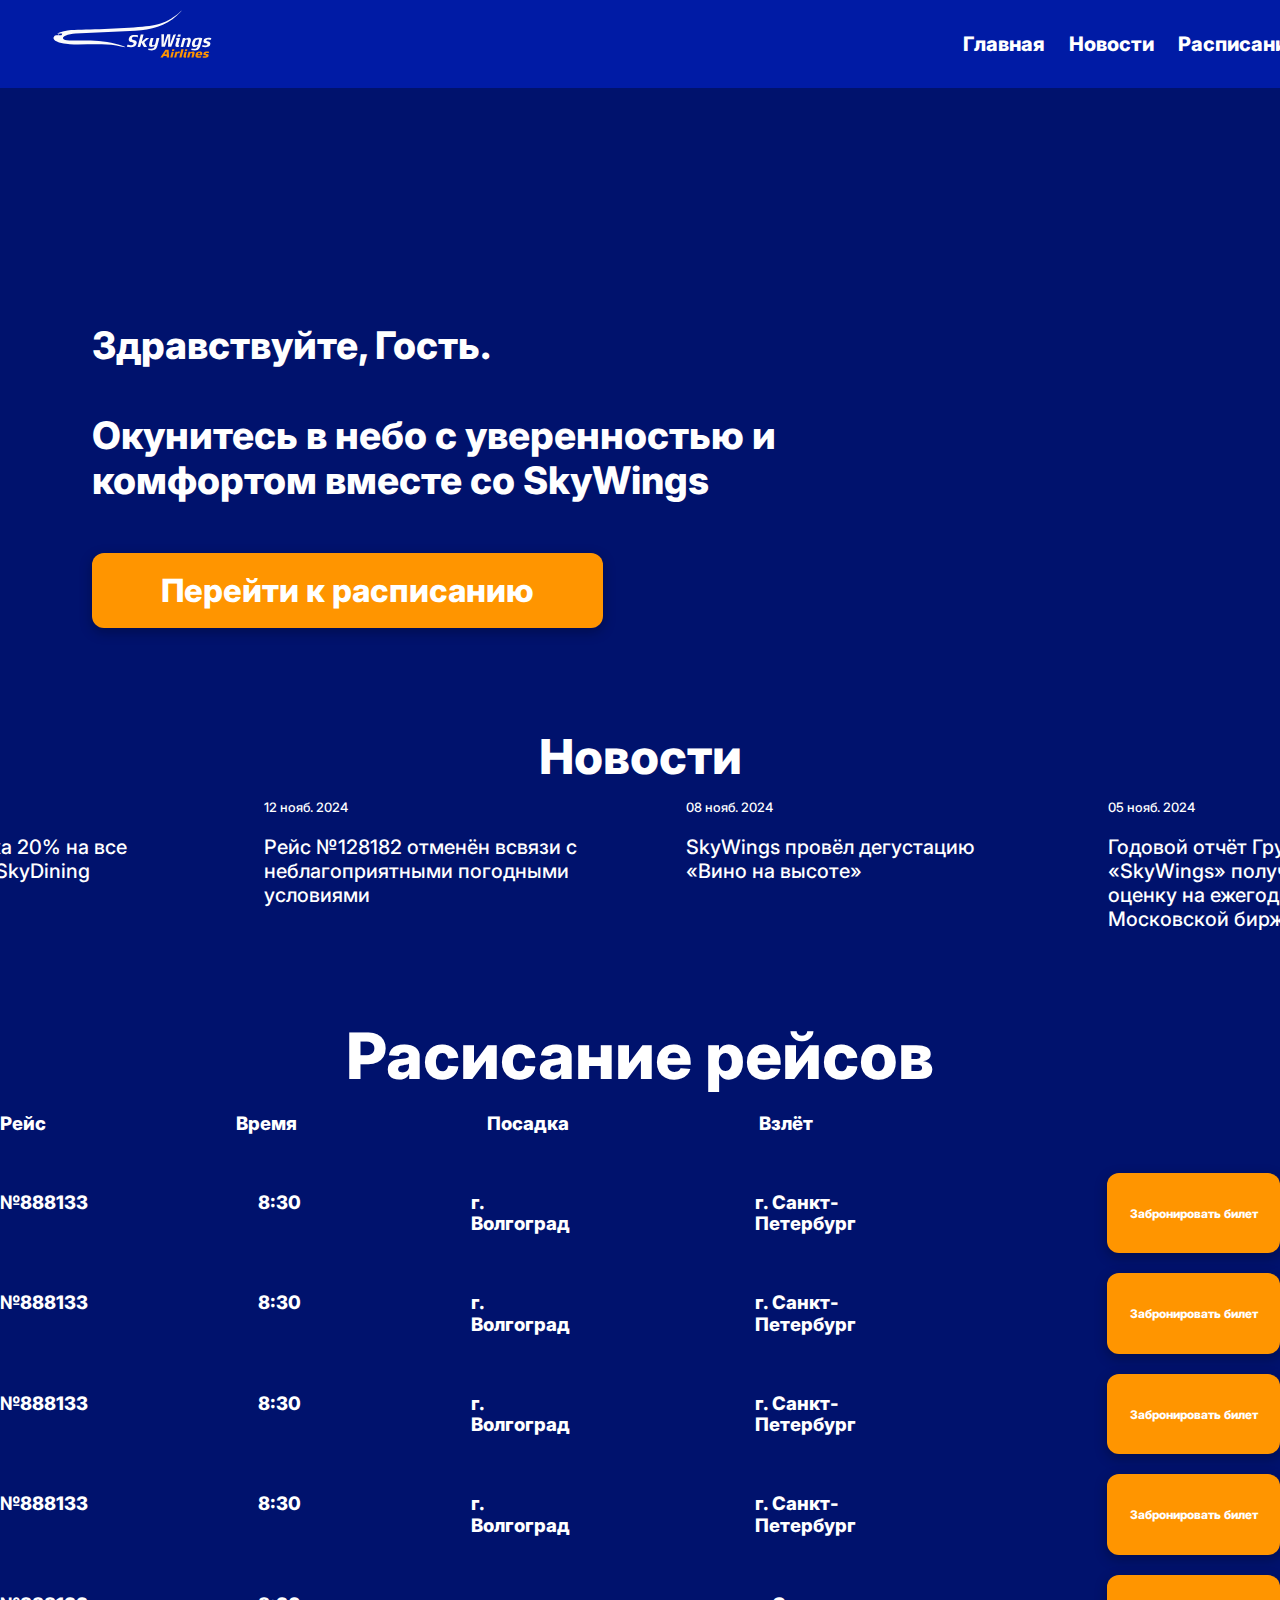
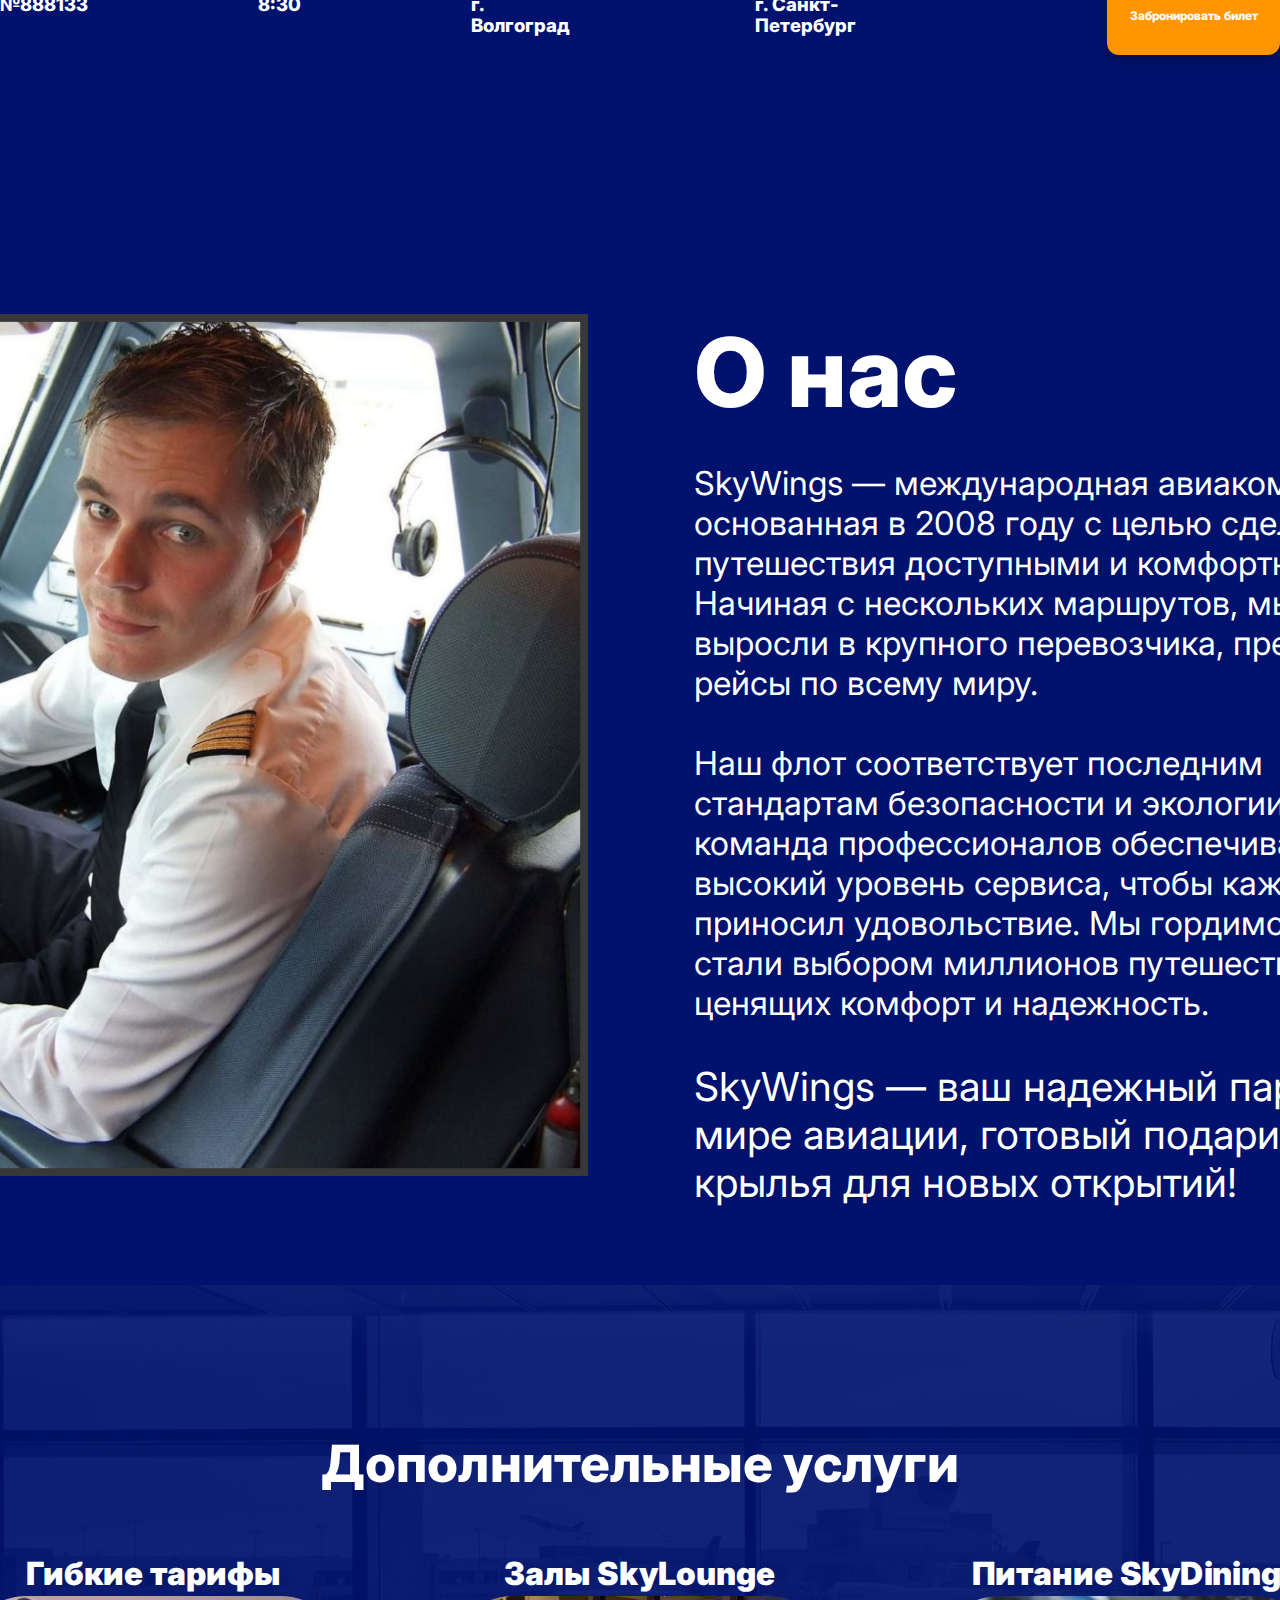
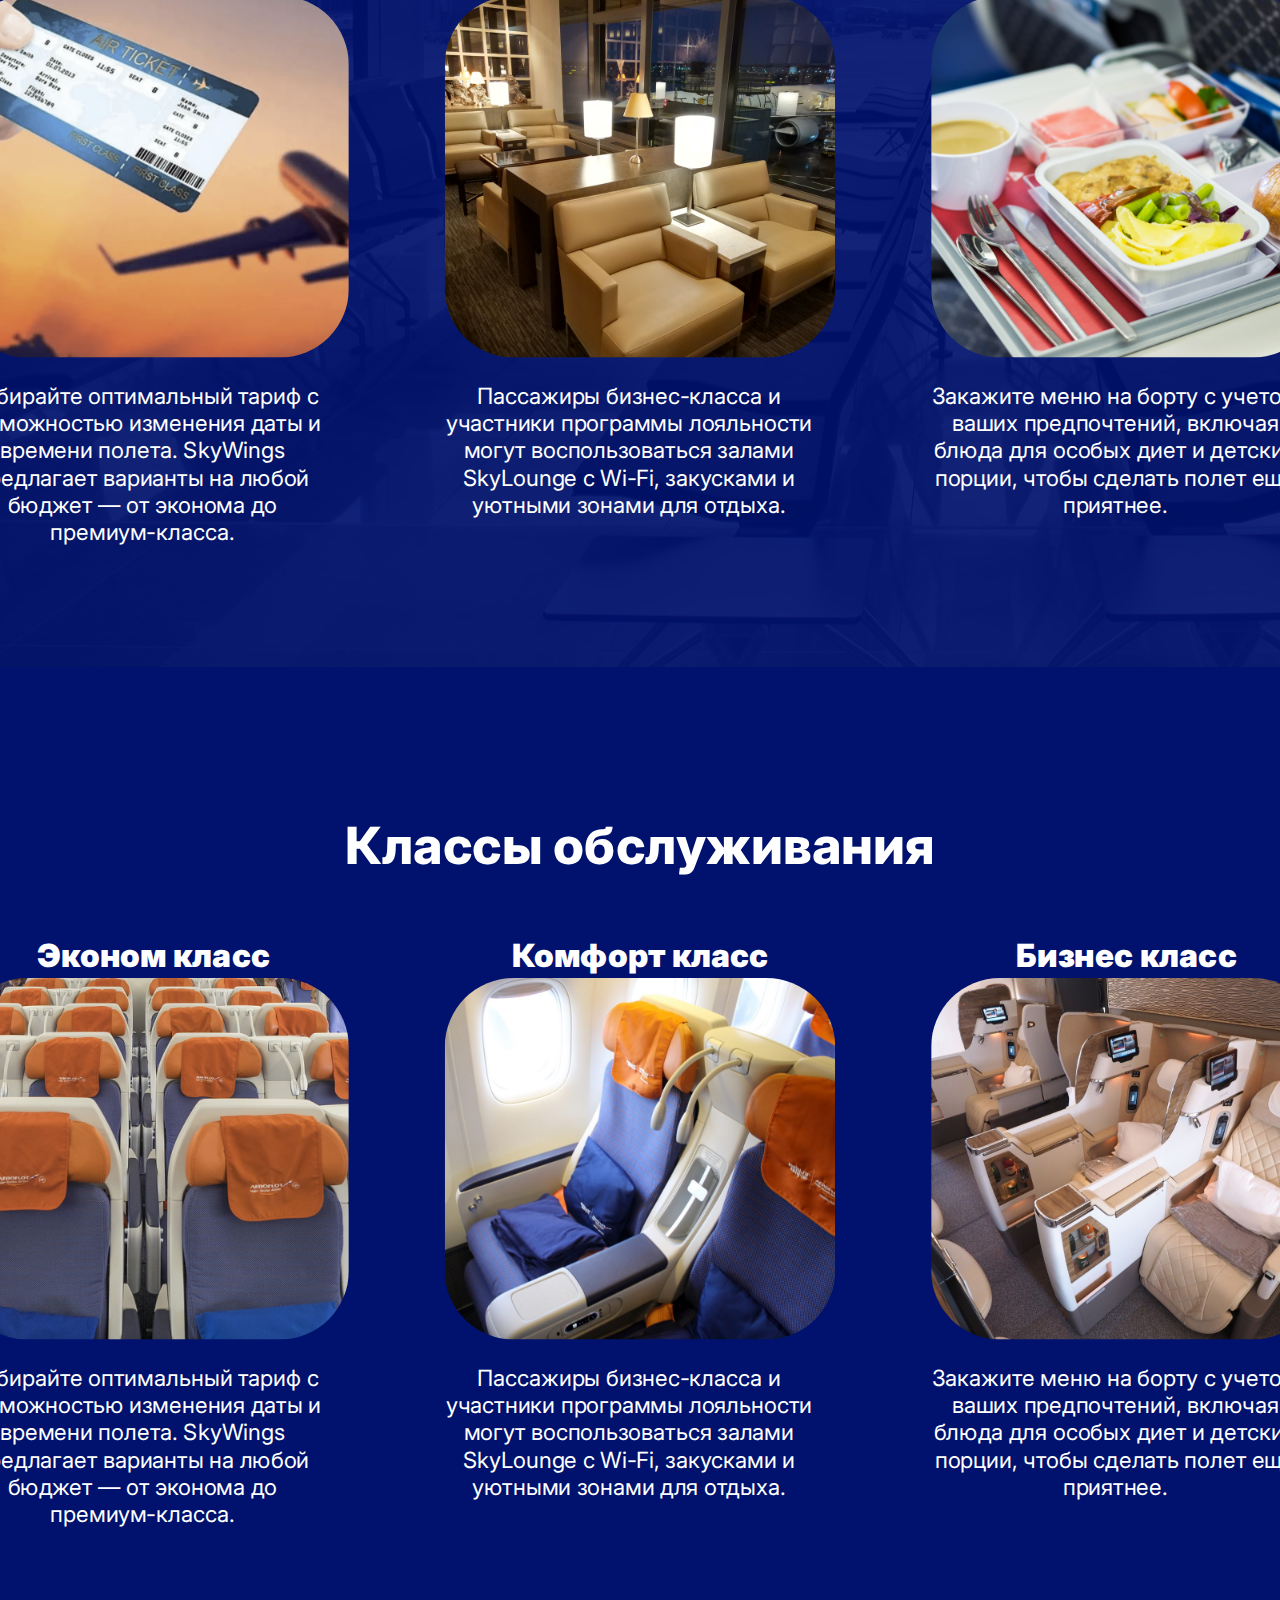
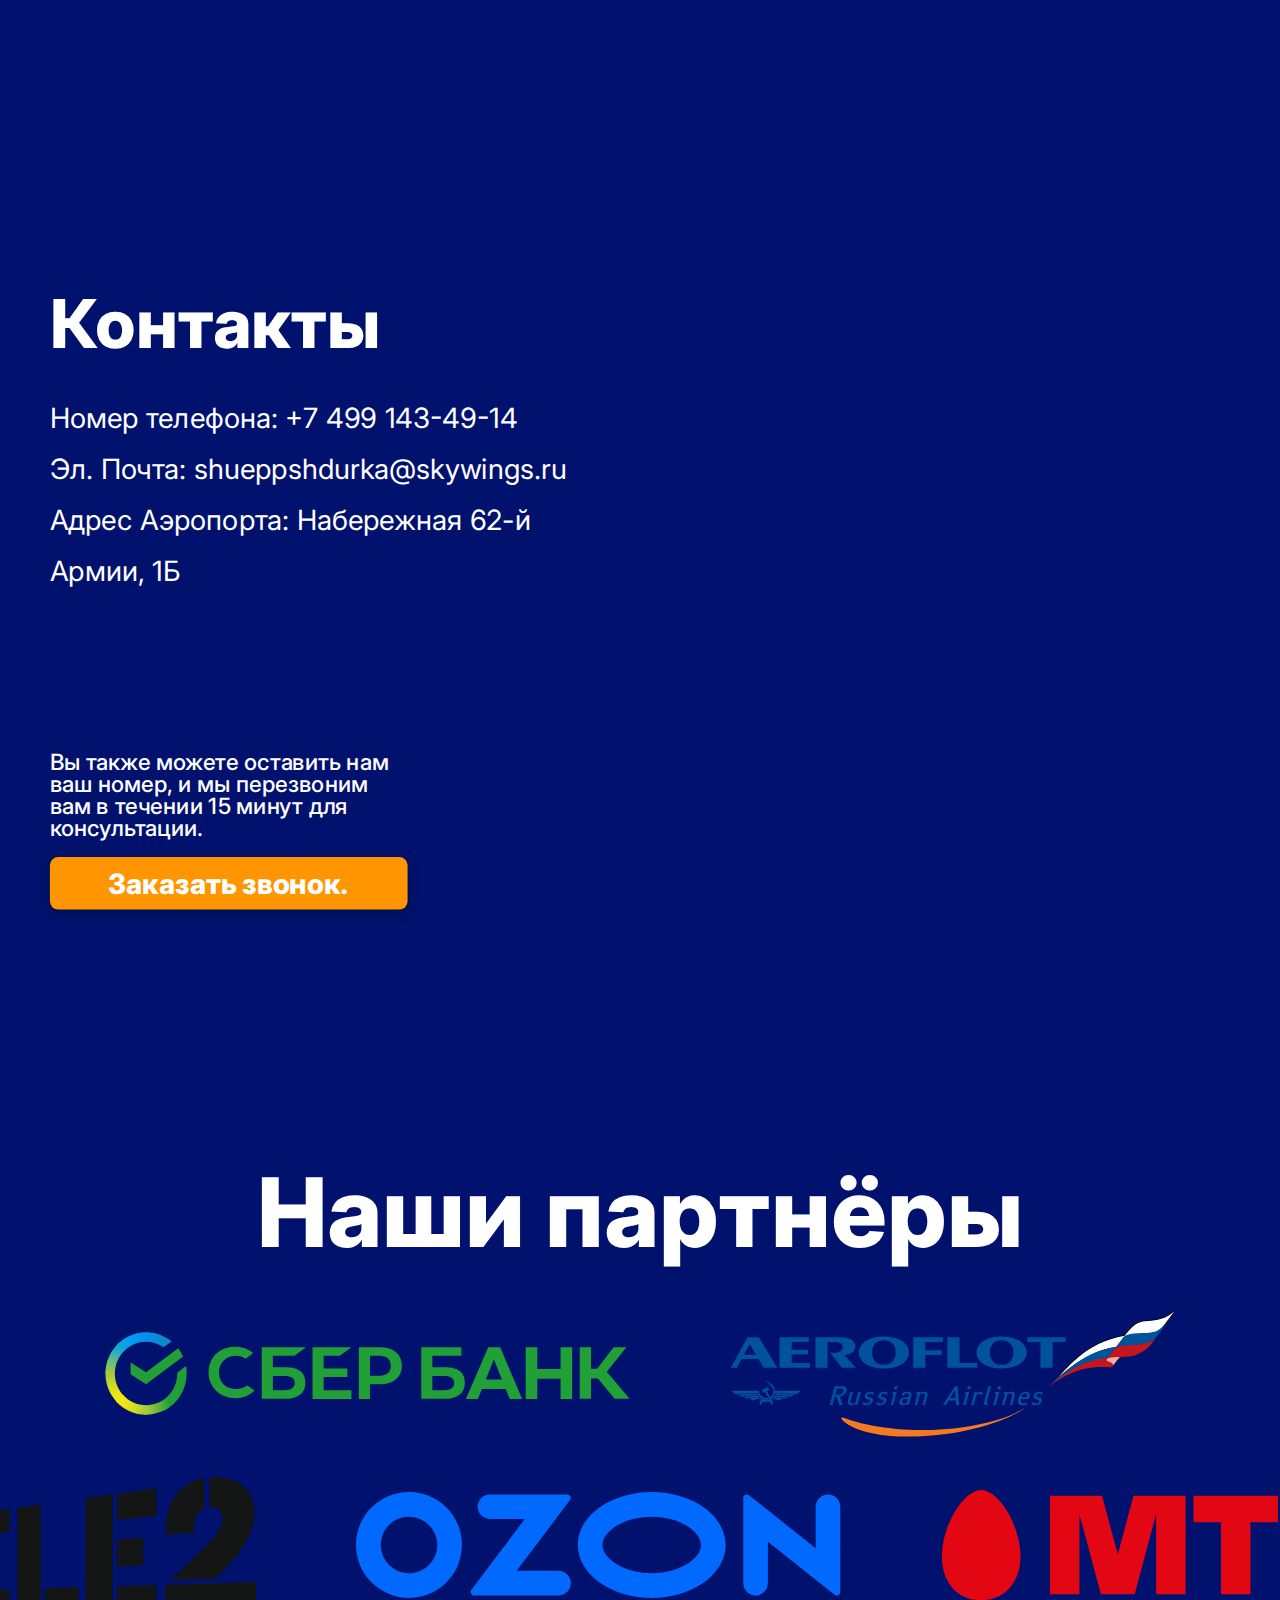
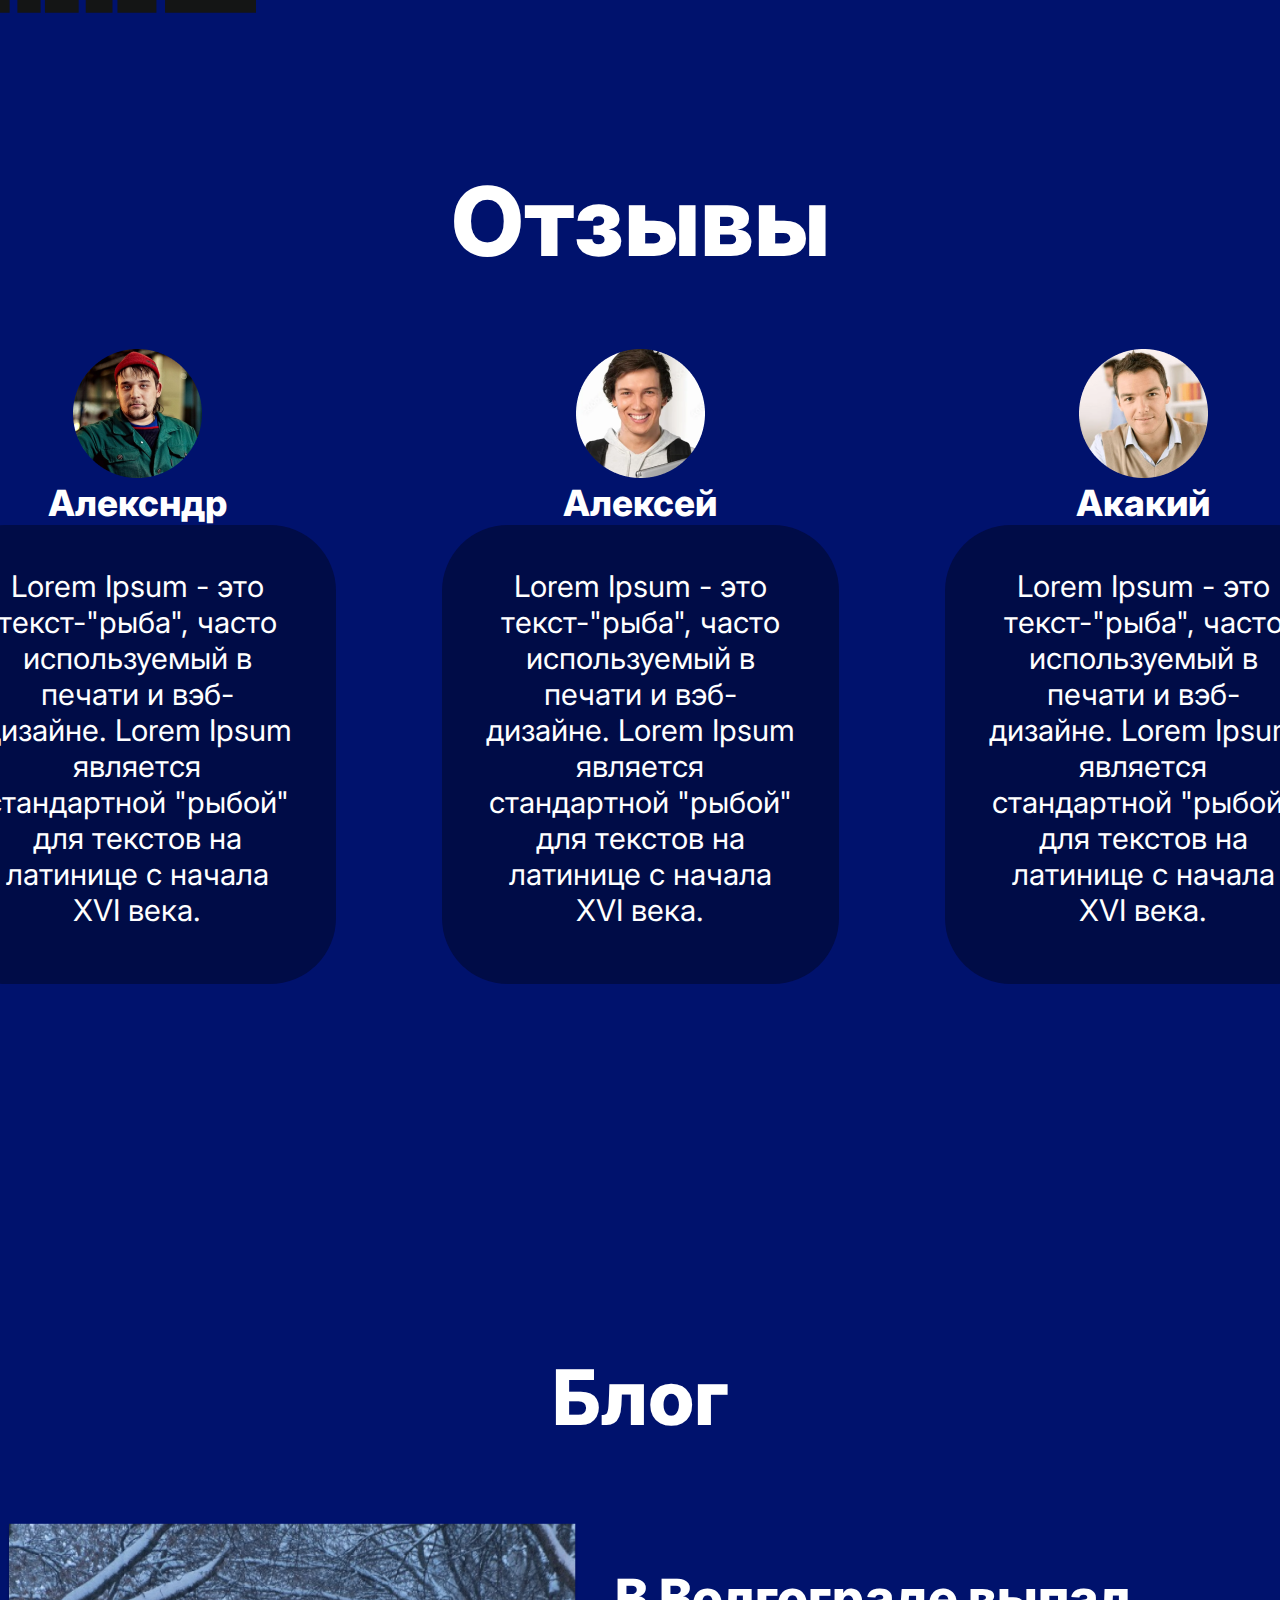
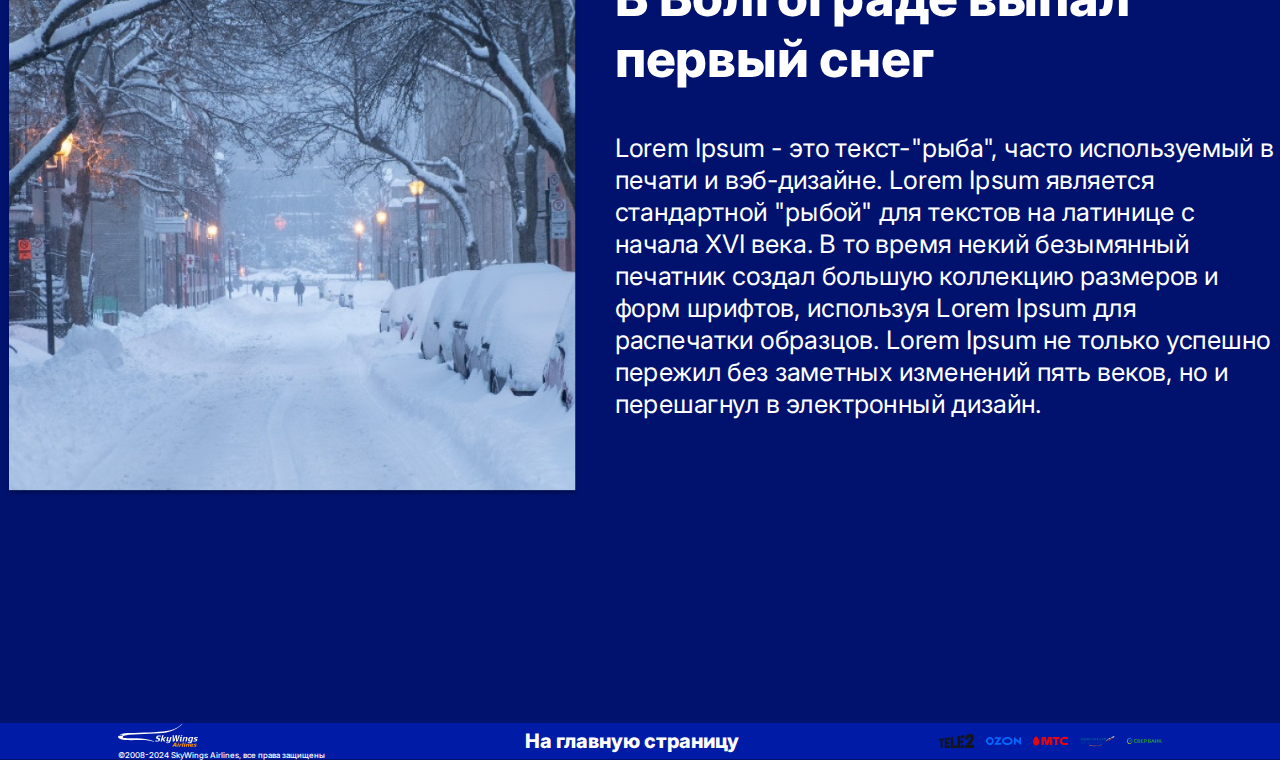
==== commit cbd2d214: "final update?" ====
--- a/index.html
+++ b/index.html
@@ -14,38 +14,43 @@
 </head>
 <body class="application">
     <div class="application__template">
+        <div class="scrollup">
+            <a href="#header" class="scrollup__button">
+                <img src="assets/img/icons/arrow up.svg" alt="" class="scrollup__button-icon">
+            </a>
+        </div>
         <header class="application__header header" id="header">
             <div class="header__container">
                 <div class="header__container-pc pc">
                     <img src="assets/img/icons/logo.svg" alt="" class="pc__logo">
                     <nav class="pc__navig">
-                        <a href="#!" class="pc__navig-link">Главная</a> 
-                        <a href="#!" class="pc__navig-link">Новости</a>
-                        <a href="#!" class="pc__navig-link">Расписание</a>
-                        <a href="#!" class="pc__navig-link">О нас</a>
-                        <a href="#!" class="pc__navig-link">Блог</a>
-                        <a href="#!" class="pc__navig-link">Партнеры</a>
+                        <a href="#general" class="pc__navig-link">Главная</a> 
+                        <a href="#news" class="pc__navig-link">Новости</a>
+                        <a href="#schedule" class="pc__navig-link">Расписание</a>
+                        <a href="#about" class="pc__navig-link">О нас</a>
+                        <a href="#blog" class="pc__navig-link">Блог</a>
+                        <a href="#partners" class="pc__navig-link">Партнеры</a>
                     </nav>
-                    <button class="pc__button">
+                    <button class="pc__button" id="pc__button">
                         <img src="assets/img/icons/menu.svg" alt="" class="mb__button-icon">
                     </button>
                 </div>
-                <div class="header__container-mobile mb">
+                <div class="header__container-mobile mb" id="mb">
 
                     <nav class="mb__navig">
-                        <a href="#!" class="mb__navig-link">Главная</a> 
-                        <a href="#!" class="mb__navig-link">Новости</a>
-                        <a href="#!" class="mb__navig-link">Расписание</a>
-                        <a href="#!" class="mb__navig-link">О нас</a>
-                        <a href="#!" class="mb__navig-link">Блог</a>
-                        <a href="#!" class="mb__navig-link">Партнеры</a>
+                        <a href="#general" class="mb__navig-link">Главная</a> 
+                        <a href="#news" class="mb__navig-link">Новости</a>
+                        <a href="#schedule" class="mb__navig-link">Расписание</a>
+                        <a href="#about" class="mb__navig-link">О нас</a>
+                        <a href="#blog" class="mb__navig-link">Блог</a>
+                        <a href="#partners" class="mb__navig-link">Партнеры</a>
                     </nav>
                 </div>
             </div>
         </header>
         <main class="application__main main" id="main">
             <div class="main__content" id="main-content">
-                <section class="main__content-general general">
+                <section class="main__content-general general" id="general">
                     <div class="general__wrapper">
                         <h1 class="general__wrapper-title">Здравствуйте, Гость. <br><br>
                             Окунитесь в небо с уверенностью и комфортом вместе со SkyWings</h1>
@@ -54,7 +59,7 @@
 
                     <!-- Бг через BG-IMAGE (CSS) -->
                 </section>
-                <section class="main__content-news news">
+                <section class="main__content-news news" id="news">
                     <h2 class="news__title">Новости</h2>
                     <div class="news__wrapper">
                         <div class="news__wrapper-ncard ncard">
@@ -75,7 +80,7 @@
                         </div>
                     </div>
                 </section>
-                <section class="main__content-schedule schedule">
+                <section class="main__content-schedule schedule" id="schedule">
                     <div class="schedule__wrapper">
                         <h2 class="schedule__wrapper-title">Расисание рейсов</h2>
                         <div class="schedule__wrapper-table table">
@@ -123,7 +128,7 @@
                         </div>
                     </div>
                 </section>
-                <section class="main__content-about about">
+                <section class="main__content-about about" id="about">
                     <div class="about__wrapper">
                         <img src="/assets/img/cg/image.png" alt="" class="about__wrapper-image">
                         <div class="about__wrapper-atext atext">
@@ -217,7 +222,7 @@
 
                     </div>
                 </section>
-                <section class="main__content-partners partners">
+                <section class="main__content-partners partners" id="partners">
                     <div class="partners__wrapper">
                         <h2 class="partners__wrapper-title">Наши партнёры</h2>
                         <div class="partners__wrapper-icn icn">
@@ -257,7 +262,7 @@
                         </div>
                     </div>
                 </section>
-                <section class="main__content-blog blog">
+                <section class="main__content-blog blog" id="blog">
                     <div class="blog__wrapper">
                         <h2 class="blog__wrapper-title">Блог</h2>
                         <div class="blog__wrapper-content bcont">
--- a/assets/style/main-style.min.css
+++ b/assets/style/main-style.min.css
@@ -144,6 +144,11 @@
     display: grid;
   }
 }
+@media (max-width: 768px) {
+  .header__container .pc {
+    padding-right: 500px;
+  }
+}
 .header__container .pc__navig {
   display: flex;
   gap: 24px;
@@ -161,12 +166,6 @@
     font-size: 20px;
   }
 }
-@media (max-width: 768px) {
-  .header__container .pc__navig {
-    margin-left: 60px;
-    font-size: 13px;
-  }
-}
 @media (max-width: 1024px) {
   .header__container .pc__navig {
     font-size: 20px;
@@ -181,6 +180,13 @@
 .header__container .pc__navig-link:hover {
   color: rgb(194, 194, 194);
   transition: ease-in-out 0.1s;
+}
+@media (max-width: 768px) {
+  .header__container .pc__navig {
+    margin-left: 100px;
+    line-height: 20px;
+    font-size: 13px;
+  }
 }
 .header__container .pc__button {
   display: none;
@@ -194,11 +200,6 @@
 }
 .header__container .mb {
   display: none;
-}
-@media (max-width: 350px) {
-  .header__container .mb {
-    display: grid;
-  }
 }
 @media (max-width: 350px) {
   .header__container .mb__navig {
@@ -234,6 +235,7 @@
   .general {
     background-position-y: -300px;
     background-position-x: -600px;
+    background-size: 200%;
   }
 }
 @media (max-width: 350px) {
@@ -1112,6 +1114,81 @@
     line-height: 27px;
   }
 }
+/*.footer {
+    background-color: var(--color-secondary);
+    align-items: end;
+    .fcont {
+        display: flex;
+        justify-content: center;
+        gap: 400px;
+        @include krpc {
+            gap: 100px;
+        }
+        &__copyright {
+            &-logo {
+                width: 100px;
+                height: 30px;
+                @include krpc {
+                    width: 80%;
+                    height: 80%;
+                    padding-left: 20px;
+                }
+            }
+            &-text {
+                margin: 0;
+                font-weight: 500;
+                font-size: 8px;
+                line-height: 6px;
+                @include lg {
+                    font-size: 5px;
+                }
+            }
+
+        }
+        &__link {
+            padding-top: 10px;
+            text-align: center;
+            font-weight: 800;
+            font-size: 32px;
+            line-height: 39px;
+            margin: 0;
+
+            @include krpc {
+                font-size: 24px;
+
+            }
+            @include lg {
+                font-size: 14px;
+                font-weight: 500;
+                line-height: 16px;
+                padding-top: 5px;
+            }
+        }
+        &__partners {
+            @include krpc {
+                padding-right: 20px;
+            }
+            justify-content: right;
+            display: flex;
+            gap: 16px;
+            &-logo {
+
+                width: 45px;
+            }
+
+        }
+    }
+}
+
+.fcont__link {
+    text-align: center;
+    font-weight: 800;
+    font-size: 32px;
+    line-height: 39px;
+    margin: 0;
+    justify-content: c;
+}
+*/
 .footer {
   background-color: var(--color-secondary);
   align-items: end;
@@ -1119,46 +1196,64 @@
 .footer .fcont {
   display: flex;
   justify-content: center;
-  gap: 400px;
+  align-items: center; /* Центровка элементов по вертикали */
+  gap: 200px; /* Уменьшение основного разрыва */
 }
 @media (max-width: 1024px) {
   .footer .fcont {
-    gap: 100px;
+    gap: 80px;
+  }
+}
+@media (max-width: 350px) {
+  .footer .fcont {
+    flex-direction: column;
+    align-items: center;
+    gap: 10px;
   }
 }
 .footer .fcont__copyright-logo {
-  width: 100px;
-  height: 30px;
+  width: 80px;
+  height: auto; /* Автоматическая высота для пропорций */
 }
 @media (max-width: 1024px) {
   .footer .fcont__copyright-logo {
-    width: 80%;
-    height: 80%;
-    padding-left: 20px;
+    width: 60px;
+  }
+}
+@media (max-width: 350px) {
+  .footer .fcont__copyright-logo {
+    width: 50px;
   }
 }
 .footer .fcont__copyright-text {
   margin: 0;
   font-weight: 500;
   font-size: 8px;
-  line-height: 6px;
-}
-@media (max-width: 768px) {
+  line-height: 8px;
+}
+@media (max-width: 768px) {
+  .footer .fcont__copyright-text {
+    font-size: 6px;
+  }
+}
+@media (max-width: 350px) {
   .footer .fcont__copyright-text {
     font-size: 5px;
+    line-height: 6px;
+    text-align: center;
   }
 }
 .footer .fcont__link {
-  padding-top: 10px;
-  text-align: center;
-  font-weight: 800;
-  font-size: 32px;
-  line-height: 39px;
+  padding: 5px 0; /* Уменьшение вертикальных отступов */
+  text-align: center;
+  font-weight: 800;
+  font-size: 20px;
+  line-height: 24px;
   margin: 0;
 }
 @media (max-width: 1024px) {
   .footer .fcont__link {
-    font-size: 24px;
+    font-size: 16px;
   }
 }
 @media (max-width: 768px) {
@@ -1166,30 +1261,39 @@
     font-size: 14px;
     font-weight: 500;
     line-height: 16px;
-    padding-top: 5px;
+  }
+}
+@media (max-width: 350px) {
+  .footer .fcont__link {
+    font-size: 12px;
+    line-height: 14px;
   }
 }
 .footer .fcont__partners {
+  display: flex;
+  gap: 12px; /* Уменьшение разрыва между логотипами */
   justify-content: right;
-  display: flex;
-  gap: 16px;
 }
 @media (max-width: 1024px) {
   .footer .fcont__partners {
-    padding-right: 20px;
+    padding-right: 10px;
+  }
+}
+@media (max-width: 350px) {
+  .footer .fcont__partners {
+    flex-wrap: wrap;
+    justify-content: center;
+    gap: 8px;
+    padding-right: 0;
   }
 }
 .footer .fcont__partners-logo {
-  width: 45px;
-}
-
-.fcont__link {
-  text-align: center;
-  font-weight: 800;
-  font-size: 32px;
-  line-height: 39px;
-  margin: 0;
-  justify-content: c;
+  width: 35px; /* Уменьшение размера логотипов */
+}
+@media (max-width: 350px) {
+  .footer .fcont__partners-logo {
+    width: 30px;
+  }
 }
 
 .schedule {
@@ -1348,4 +1452,74 @@
 }
 /*
 
-*//*# sourceMappingURL=main-style.min.css.map */+*/
+.scrollup {
+  position: fixed;
+  bottom: 20px;
+  right: 20px;
+  display: none;
+  z-index: 1000;
+}
+@media (max-width: 1024px) {
+  .scrollup {
+    right: 170px;
+  }
+}
+@media (max-width: 768px) {
+  .scrollup {
+    right: 420px;
+  }
+}
+@media (max-width: 350px) {
+  .scrollup {
+    bottom: 30px;
+    padding-right: 830px;
+  }
+}
+.scrollup__button {
+  display: flex;
+  align-items: center;
+  justify-content: center;
+  width: 50px;
+  height: 50px;
+  background-color: var(--color-secondary);
+  border-radius: 50%;
+  box-shadow: 0 4px 6px rgba(0, 0, 0, 0.2);
+  transition: background-color 0.3s, transform 0.3s;
+}
+.scrollup__button:hover {
+  background-color: var(--color-primary);
+  transform: scale(1.1);
+}
+.scrollup__button img {
+  width: 24px;
+  height: 24px;
+}
+@media (max-width: 480px) {
+  .scrollup {
+    bottom: 10px;
+    right: 10px;
+  }
+  .scrollup__button {
+    width: 40px;
+    height: 40px;
+  }
+  .scrollup__button img {
+    width: 20px;
+    height: 20px;
+  }
+}
+@media (max-width: 320px) {
+  .scrollup {
+    bottom: 5px;
+    right: 5px;
+  }
+  .scrollup__button {
+    width: 35px;
+    height: 35px;
+  }
+  .scrollup__button img {
+    width: 18px;
+    height: 18px;
+  }
+}/*# sourceMappingURL=main-style.min.css.map */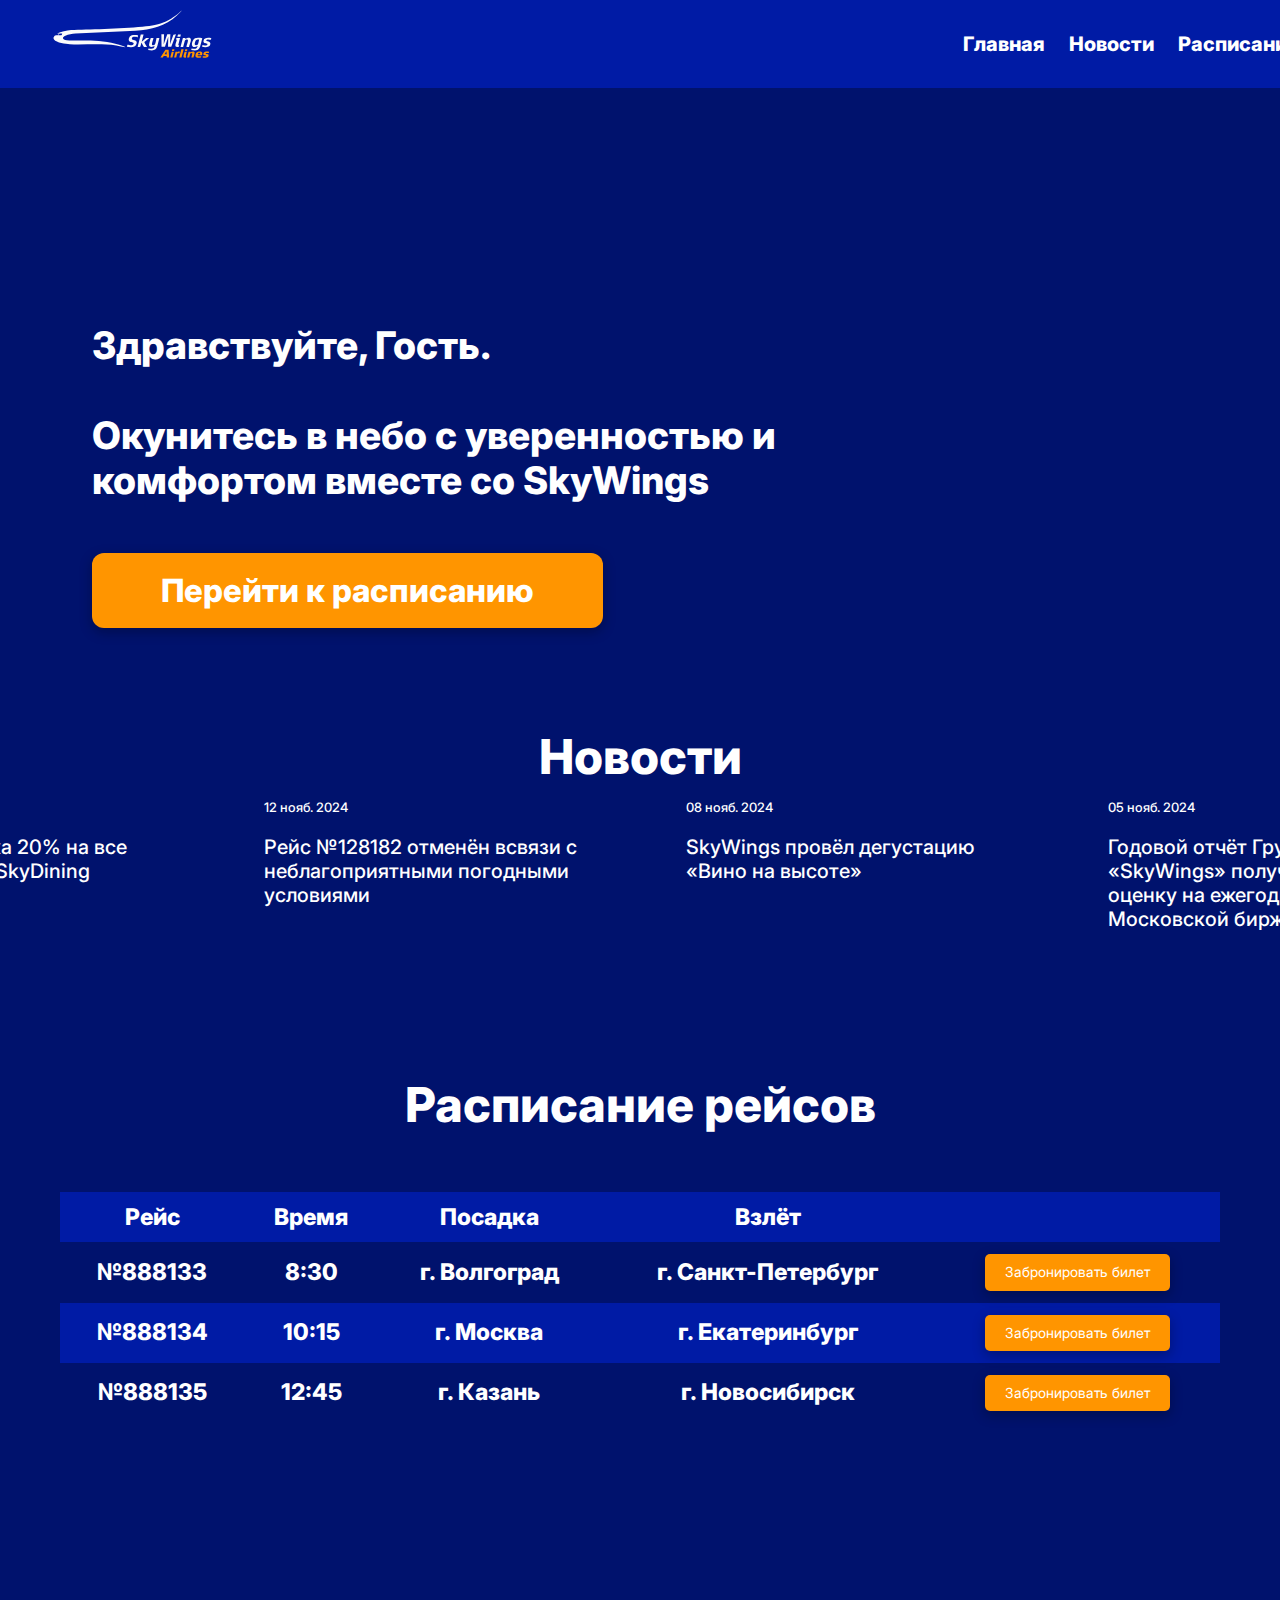
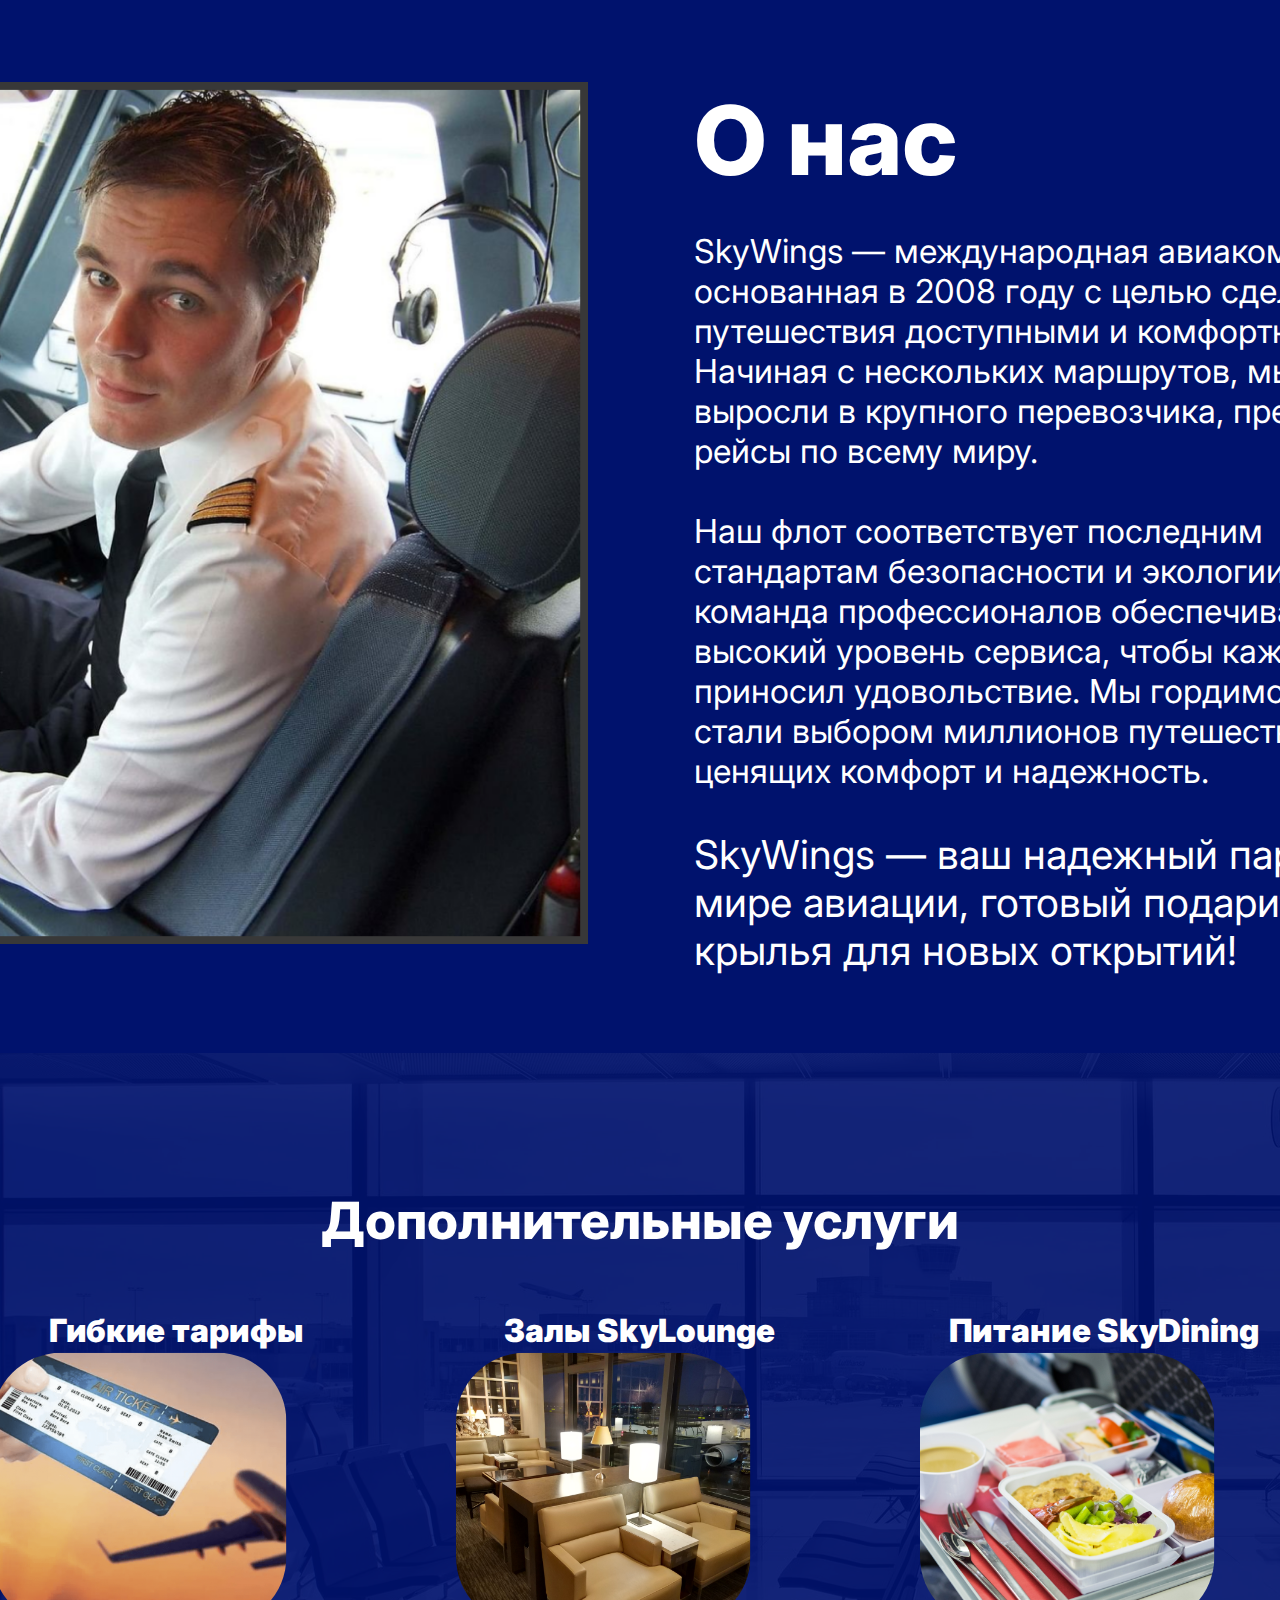
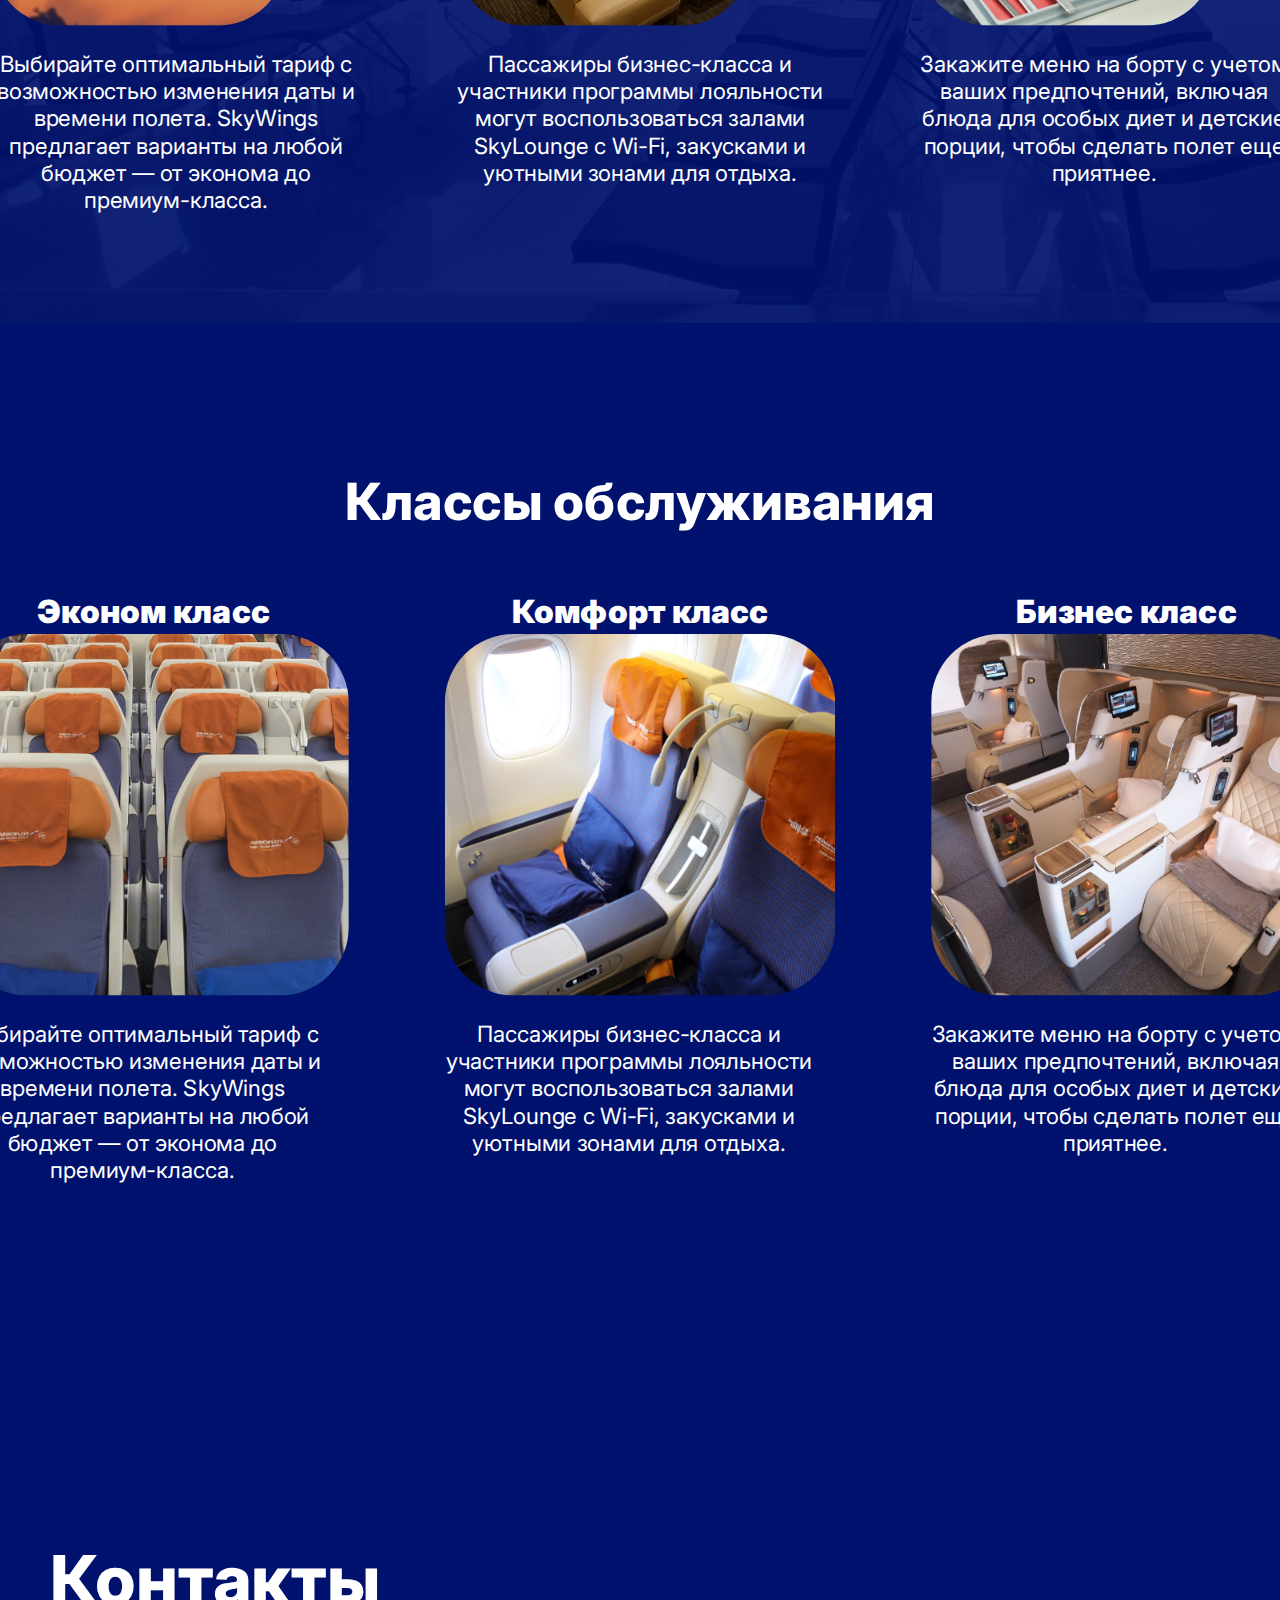
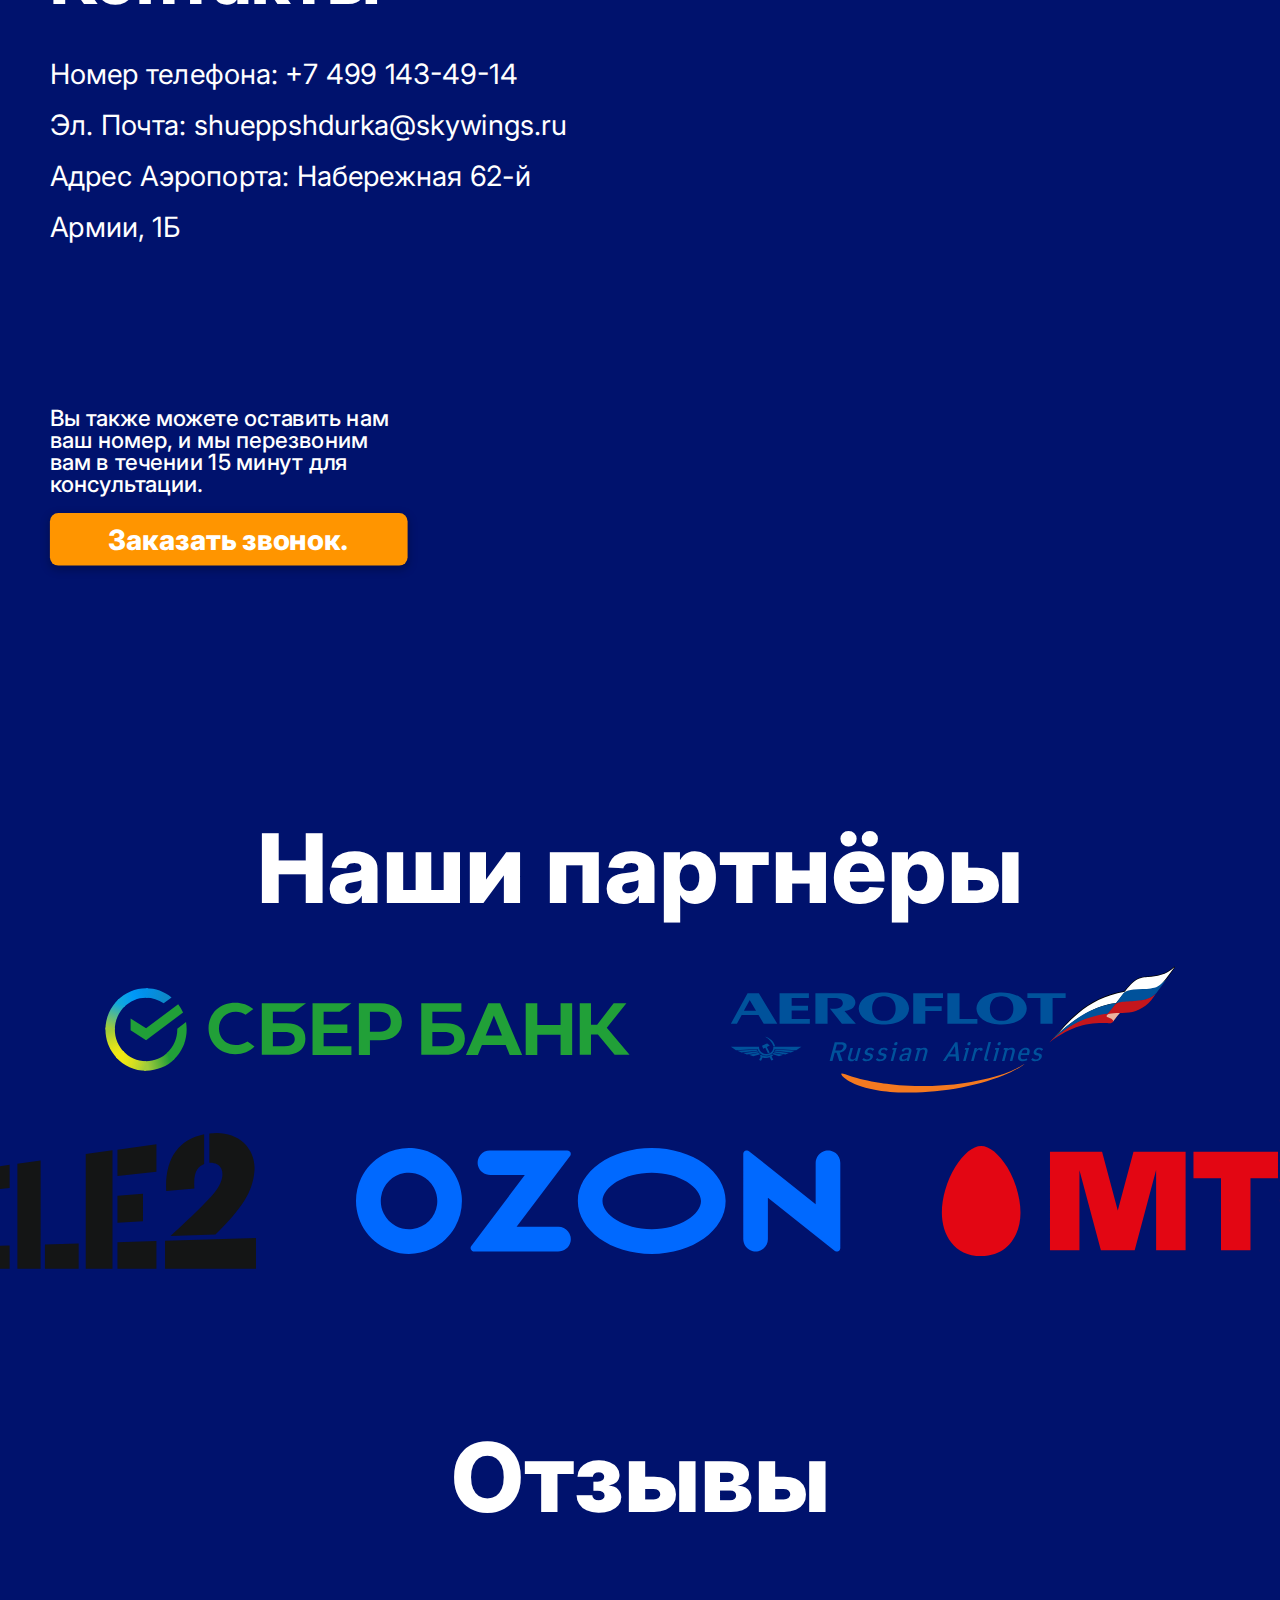
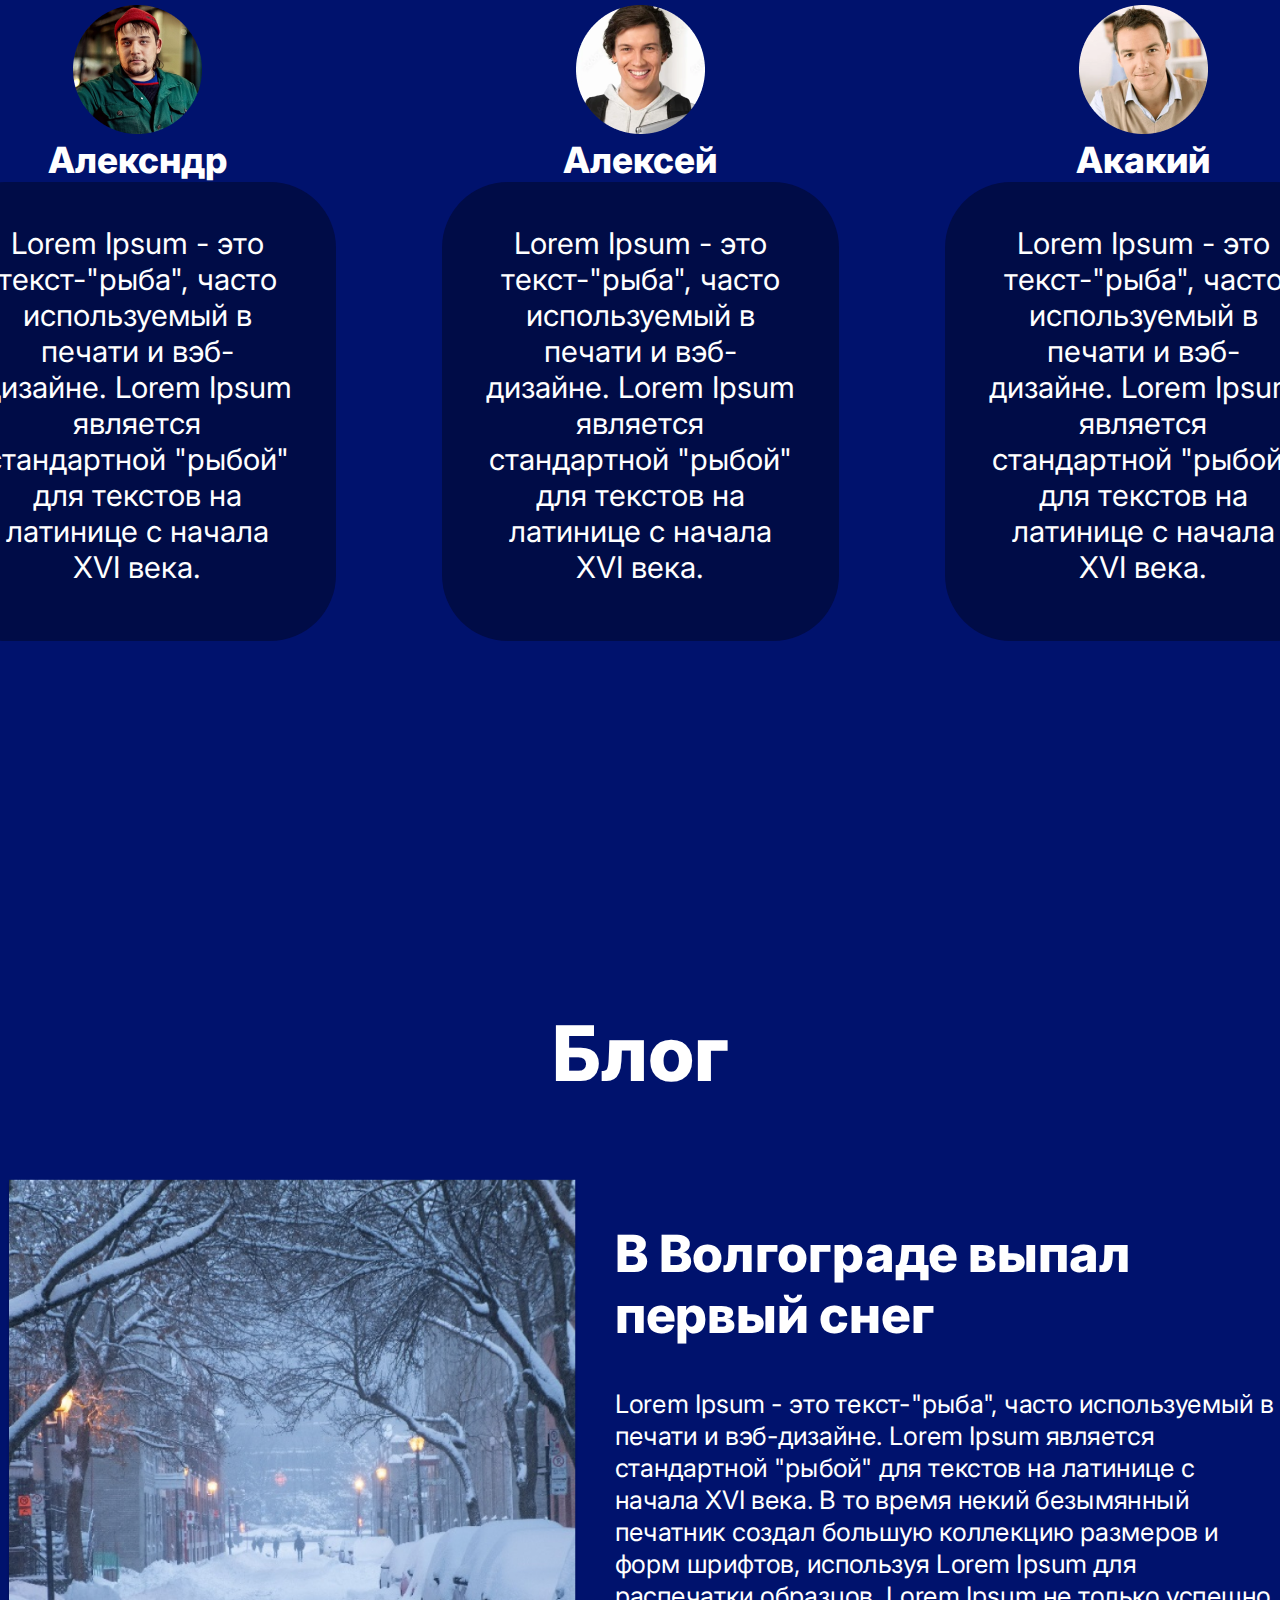
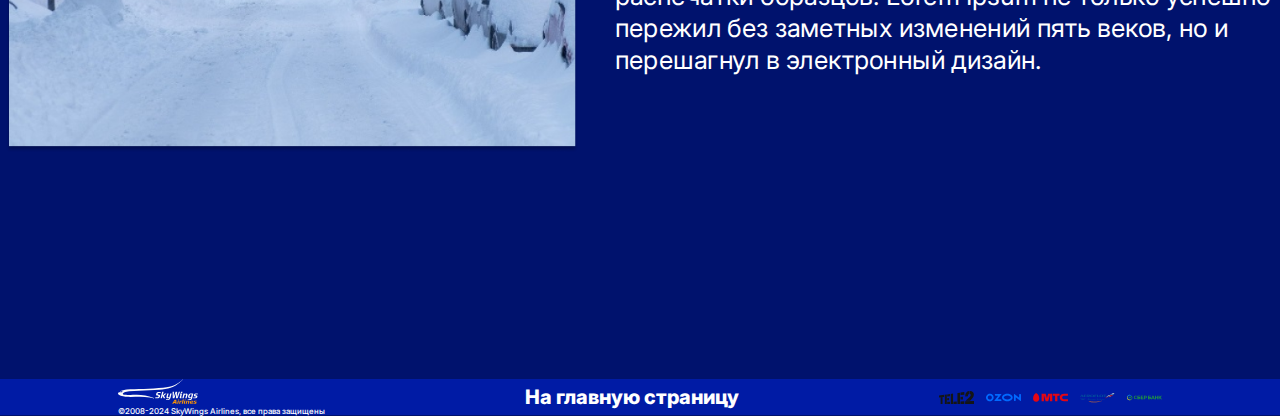
==== commit 427c58f6: "update" ====
--- a/index.html
+++ b/index.html
@@ -31,9 +31,9 @@
                         <a href="#blog" class="pc__navig-link">Блог</a>
                         <a href="#partners" class="pc__navig-link">Партнеры</a>
                     </nav>
-                    <button class="pc__button" id="pc__button">
+                    <a class="pc__button" id="pc__button">
                         <img src="assets/img/icons/menu.svg" alt="" class="mb__button-icon">
-                    </button>
+                    </a>
                 </div>
                 <div class="header__container-mobile mb" id="mb">
 
@@ -54,7 +54,7 @@
                     <div class="general__wrapper">
                         <h1 class="general__wrapper-title">Здравствуйте, Гость. <br><br>
                             Окунитесь в небо с уверенностью и комфортом вместе со SkyWings</h1>
-                        <button href="#!" class="general__wrapper-button button">Перейти к расписанию</button>
+                        <button onclick="document.getElementById('schedule').scrollIntoView({ behavior: 'smooth' });" class="general__wrapper-button button">Перейти к расписанию</button>
                     </div>
 
                     <!-- Бг через BG-IMAGE (CSS) -->
@@ -80,7 +80,7 @@
                         </div>
                     </div>
                 </section>
-                <section class="main__content-schedule schedule" id="schedule">
+                <!-- <section class="main__content-schedule schedule" id="schedule">
                     <div class="schedule__wrapper">
                         <h2 class="schedule__wrapper-title">Расисание рейсов</h2>
                         <div class="schedule__wrapper-table table">
@@ -95,39 +95,79 @@
                                 <h3 class="table__second-text">8:30</h3>
                                 <h3 class="table__second-text">г. Волгоград</h3>
                                 <h3 class="table__second-text">г. Санкт-Петербург</h3>
-                                <button class="table__second-button">Забронировать билет</button>
-                            </div>
-                            <div class="table__second">
-                                <h3 class="table__second-text">№888133</h3>
-                                <h3 class="table__second-text">8:30</h3>
-                                <h3 class="table__second-text">г. Волгоград</h3>
-                                <h3 class="table__second-text">г. Санкт-Петербург</h3>
-                                <button class="table__second-button">Забронировать билет</button>
-                            </div>
-                            <div class="table__second">
-                                <h3 class="table__second-text">№888133</h3>
-                                <h3 class="table__second-text">8:30</h3>
-                                <h3 class="table__second-text">г. Волгоград</h3>
-                                <h3 class="table__second-text">г. Санкт-Петербург</h3>
-                                <button class="table__second-button">Забронировать билет</button>
-                            </div>
-                            <div class="table__second">
-                                <h3 class="table__second-text">№888133</h3>
-                                <h3 class="table__second-text">8:30</h3>
-                                <h3 class="table__second-text">г. Волгоград</h3>
-                                <h3 class="table__second-text">г. Санкт-Петербург</h3>
-                                <button class="table__second-button">Забронировать билет</button>
-                            </div>
-                            <div class="table__second">
-                                <h3 class="table__second-text">№888133</h3>
-                                <h3 class="table__second-text">8:30</h3>
-                                <h3 class="table__second-text">г. Волгоград</h3>
-                                <h3 class="table__second-text">г. Санкт-Петербург</h3>
-                                <button class="table__second-button">Забронировать билет</button>
-                            </div>
-                        </div>
-                    </div>
-                </section>
+                                <button onclick="window.location.href='request.html'" class="table__second-button">Забронировать билет</button>
+                            </div>
+                            <div class="table__second">
+                                <h3 class="table__second-text">№888133</h3>
+                                <h3 class="table__second-text">8:30</h3>
+                                <h3 class="table__second-text">г. Волгоград</h3>
+                                <h3 class="table__second-text">г. Санкт-Петербург</h3>
+                                <button onclick="window.location.href='request.html'" class="table__second-button">Забронировать билет</button>
+                            </div>
+                            <div class="table__second">
+                                <h3 class="table__second-text">№888133</h3>
+                                <h3 class="table__second-text">8:30</h3>
+                                <h3 class="table__second-text">г. Волгоград</h3>
+                                <h3 class="table__second-text">г. Санкт-Петербург</h3>
+                                <button onclick="window.location.href='request.html'" class="table__second-button">Забронировать билет</button>
+                            </div>
+                            <div class="table__second">
+                                <h3 class="table__second-text">№888133</h3>
+                                <h3 class="table__second-text">8:30</h3>
+                                <h3 class="table__second-text">г. Волгоград</h3>
+                                <h3 class="table__second-text">г. Санкт-Петербург</h3>
+                                <button onclick="window.location.href='request.html'" class="table__second-button">Забронировать билет</button>
+                            </div>
+                            <div class="table__second">
+                                <h3 class="table__second-text">№888133</h3>
+                                <h3 class="table__second-text">8:30</h3>
+                                <h3 class="table__second-text">г. Волгоград</h3>
+                                <h3 class="table__second-text">г. Санкт-Петербург</h3>
+                                <button onclick="window.location.href='request.html'" class="table__second-button">Забронировать билет</button>
+                            </div>
+                        </div>
+                    </div>
+                </section>
+            -->
+            <section class="main__content-schedule schedule" id="schedule">
+                <div class="schedule__wrapper">
+                    <h2 class="schedule__wrapper-title">Расписание рейсов</h2>
+                    <table class="schedule__wrapper-table sdtbl">
+                        <thead class="sdtbl__head sthead">
+                            <tr class="sthead__title">
+                                <th class="sthead__title-item">Рейс</th>
+                                <th class="sthead__title-item">Время</th>
+                                <th class="sthead__title-item">Посадка</th>
+                                <th class="sthead__title-item">Взлёт</th>
+                                <th class="sthead__title-item"></th>
+                            </tr>
+                        </thead>
+                        <tbody class="sdtbl__body stbody">
+                            <tr class="stbody__title">
+                                <td class="stbody__title-item">№888133</td>
+                                <td class="stbody__title-item">8:30</td>
+                                <td class="stbody__title-item">г. Волгоград</td>
+                                <td class="stbody__title-item">г. Санкт-Петербург</td>
+                                <td class="stbody__title-item"><button onclick="window.location.href='request.html'" class="stbody__title-item--button">Забронировать билет</button></td>
+                            </tr>
+                            <tr class="stbody__title">
+                                <td class="stbody__title-item">№888134</td>
+                                <td class="stbody__title-item">10:15</td>
+                                <td class="stbody__title-item">г. Москва</td>
+                                <td class="stbody__title-item">г. Екатеринбург</td>
+                                <td class="stbody__title-item"><button onclick="window.location.href='request.html'" class="stbody__title-item--button">Забронировать билет</button></td>
+                            </tr class="stbody__title">
+                            <tr class="stbody__title">
+                                <td class="stbody__title-item">№888135</td>
+                                <td class="stbody__title-item">12:45</td>
+                                <td class="stbody__title-item">г. Казань</td>
+                                <td class="stbody__title-item">г. Новосибирск</td>
+                                <td class="stbody__title-item"><button onclick="window.location.href='request.html'" class="stbody__title-item--button">Забронировать билет</button></td>
+                            </tr>
+                        </tbody>
+                    </table>
+                </div>
+            </section>            
                 <section class="main__content-about about" id="about">
                     <div class="about__wrapper">
                         <img src="/assets/img/cg/image.png" alt="" class="about__wrapper-image">
--- a/assets/style/main-style.min.css
+++ b/assets/style/main-style.min.css
@@ -104,6 +104,7 @@
 .header {
   align-items: start;
   background-color: var(--color-secondary);
+  width: 100%;
 }
 .header__container {
   display: flex;
@@ -117,11 +118,6 @@
 }
 .header__container .pc {
   display: flex;
-}
-@media (max-width: 350px) {
-  .header__container .pc {
-    display: flex;
-  }
 }
 @media (max-width: 1024px) {
   .header__container .pc {
@@ -137,12 +133,6 @@
 }
 .header__container .pc__logo:hover {
   cursor: pointer;
-}
-@media (max-width: 350px) {
-  .header__container .pc {
-    gap: 20px;
-    display: grid;
-  }
 }
 @media (max-width: 768px) {
   .header__container .pc {
@@ -194,8 +184,13 @@
 @media (max-width: 350px) {
   .header__container .pc__button {
     display: flex;
-    justify-content: center;
-    width: 350px;
+    width: 30px;
+    height: 30px;
+    padding-top: 20px;
+    box-sizing: content-box;
+  }
+  .header__container .pc__button:hover {
+    cursor: pointer;
   }
 }
 .header__container .mb {
@@ -215,7 +210,9 @@
 /* Новости */
 .general {
   background-image: url(/assets/img/bg/image.svg);
-  height: 1080px;
+  padding-bottom: 200px;
+  width: 100%;
+  justify-content: space-between;
   background-size: 100%;
 }
 @media (max-width: 1024px) {
@@ -246,8 +243,17 @@
   }
 }
 .general__wrapper {
-  width: 1080px;
+  width: 100%;
   margin-left: 92px;
+}
+@media (max-width: 350px) {
+  .general__wrapper {
+    margin: 0;
+    justify-content: space-between;
+    align-items: center;
+    display: flex;
+    flex-direction: column;
+  }
 }
 .general__wrapper-title {
   padding-top: 235px;
@@ -286,6 +292,11 @@
     line-height: 30px;
     font-size: 30px;
     text-align: center;
+  }
+}
+@media (max-width: 350px) {
+  .general__wrapper-title {
+    width: 100%;
   }
 }
 .general__wrapper-button {
@@ -315,6 +326,14 @@
     padding: 10px;
   }
 }
+@media (max-width: 350px) {
+  .general__wrapper-button {
+    width: 80%;
+    margin-top: 50px;
+    margin-left: auto;
+    margin-right: auto;
+  }
+}
 .general__wrapper-button:hover {
   transition: ease-in-out 0.1s;
   background-color: #8C5200;
@@ -380,7 +399,6 @@
 }
 
 .about {
-  background-image: url(/assets/img/bg/image\ 1.svg);
   height: 1080px;
   display: flex;
   justify-content: center;
@@ -410,8 +428,19 @@
 }
 @media (max-width: 350px) {
   .about__wrapper {
-    display: grid;
     text-align: center;
+  }
+}
+@media (max-width: 350px) {
+  .about__wrapper {
+    transform: none;
+    height: 100%;
+    padding: 0;
+    margin: 0;
+    display: flex;
+    flex-direction: column;
+    justify-content: center;
+    align-items: center;
   }
 }
 @media (max-width: 1024px) {
@@ -428,6 +457,7 @@
 @media (max-width: 350px) {
   .about__wrapper-image {
     display: none;
+    height: auto;
   }
 }
 .about__wrapper-mimage {
@@ -436,9 +466,8 @@
 @media (max-width: 350px) {
   .about__wrapper-mimage {
     display: block;
-    width: 400px;
-    height: 400px;
-    padding-left: 90px;
+    width: 50%;
+    height: auto;
   }
 }
 .about__wrapper .atext-title {
@@ -497,6 +526,9 @@
     background-image: none;
   }
 }
+.additional__wrapper {
+  width: 100%;
+}
 @media (max-width: 1640px) {
   .additional__wrapper {
     transform: scale(0.8);
@@ -532,18 +564,25 @@
     gap: 5px;
   }
 }
+@media (max-width: 350px) {
+  .additional__wrapper .acards {
+    display: flex;
+    flex-direction: column;
+  }
+}
 .additional__wrapper .acards__card {
   padding-top: 75px;
 }
-@media (max-width: 350px) {
-  .additional__wrapper .acards__card {
-    transform: scale(0.7);
-    gap: -40px;
-  }
-}
 @media (max-width: 1024px) {
   .additional__wrapper .acards__card {
     display: grid;
+  }
+}
+@media (max-width: 350px) {
+  .additional__wrapper .acards__card {
+    display: flex;
+    flex-direction: column;
+    align-items: center;
   }
 }
 .additional__wrapper .acards__card-title {
@@ -554,8 +593,14 @@
   line-height: 48px;
   padding-bottom: 4px;
 }
+@media (max-width: 350px) {
+  .additional__wrapper .acards__card-title {
+    padding-bottom: 20px;
+  }
+}
 .additional__wrapper .acards__card-image {
   border-radius: 86px;
+  width: 80%;
 }
 .additional__wrapper .acards__card-subtitle {
   font-weight: 400;
@@ -568,6 +613,11 @@
   .additional__wrapper .acards__card-subtitle {
     margin: 0;
     padding: 0;
+  }
+}
+@media (max-width: 350px) {
+  .additional__wrapper .acards__card-subtitle {
+    width: 80%;
   }
 }
 
@@ -1296,107 +1346,218 @@
   }
 }
 
-.schedule {
-  padding-bottom: 150px;
-}
-@media (max-width: 768px) {
-  .schedule__wrapper {
-    transform: scale(0.8);
-  }
-}
-@media (max-width: 390px) {
-  .schedule__wrapper {
-    transform: none;
-  }
-}
-@media (max-width: 350px) {
-  .schedule__wrapper {
-    transform: scale(0.95);
-  }
-}
-.schedule__wrapper-title {
-  font-weight: 800;
-  font-size: 64px;
-  line-height: 77px;
-  text-align: center;
-  margin: 0;
-}
-@media (max-width: 390px) {
-  .schedule__wrapper-title {
-    font-size: 32px;
-  }
-}
-.schedule__wrapper .table {
-  display: grid;
-  justify-content: center;
-  gap: 20px;
-}
-@media (max-width: 390px) {
-  .schedule__wrapper .table {
-    gap: 10px;
-  }
-}
-@media (max-width: 350px) {
-  .schedule__wrapper .table {
-    gap: 20px;
-  }
-}
-.schedule__wrapper .table__first {
-  display: flex;
-  gap: 190px;
-}
-@media (max-width: 1024px) {
-  .schedule__wrapper .table__first {
-    gap: 100px;
-  }
-}
-@media (max-width: 390px) {
-  .schedule__wrapper .table__first {
-    gap: 15px;
-    font-size: 10px;
-    padding-right: 100px;
-  }
-}
-.schedule__wrapper .table__second {
-  display: flex;
-  gap: 170px;
-}
-@media (max-width: 1024px) {
-  .schedule__wrapper .table__second {
-    gap: 80px;
-  }
-}
-@media (max-width: 390px) {
-  .schedule__wrapper .table__second {
-    gap: 10px;
-    font-size: 8px;
-    justify-content: center;
-  }
-}
-.schedule__wrapper .table__second-button {
-  font-weight: 800;
-  font-size: 12px;
-  line-height: 15px;
-  width: 175px;
-  font-family: "Inter";
-  font-style: normal;
-  color: white;
-  font-size: 12px;
-}
-.schedule__wrapper .table__second-button:hover {
-  transition: ease-in-out 0.1s;
-  background-color: #bc6e00;
-}
-@media (max-width: 390px) {
-  .schedule__wrapper .table__second-button {
-    width: 100px;
-    font-size: 8px;
-    padding: 5px;
-  }
-}
-
+/*.schedule {
+    display: none;
+    padding-bottom: 150px;
+    &__wrapper {
+        @include lg {
+            transform: scale(0.8);
+        }
+        @include sm {
+            transform: none;
+
+        }
+        @include kr2 {
+            transform: scale(0.95);
+        }
+        &-title {
+            font-weight: 800;
+            font-size: 64px;
+            line-height: 77px;
+            text-align: center;
+            margin: 0;
+            @include sm {
+                font-size: 32px;
+            }
+        }
+
+        .table {
+            display: grid;
+            justify-content: center;
+            gap: 20px;
+            @include sm {
+                gap: 10px;
+
+            }
+            @include kr2 {
+                gap: 20px;
+            }
+
+            &__first {
+                display: flex;
+                gap: 190px;
+                @include krpc {
+                    gap: 100px;
+                }
+                @include sm {
+                    gap: 15px;
+                    font-size: 10px;
+                    padding-right: 100px;
+
+
+                }
+            }
+
+            &__second {
+                display: flex;
+                gap: 170px;
+                @include krpc {
+                    gap: 80px;
+                }
+                @include sm {
+                    gap: 10px;
+                    font-size: 8px;
+                    justify-content: center;
+
+                }
+                &-button {
+                    font-weight: 800;
+                    font-size: 12px;
+                    line-height: 15px;
+                    width: 175px;
+                    font-family: 'Inter';
+                    font-style: normal;
+                    color: white;
+                    font-size: 12px;
+
+                    &:hover {
+                        transition: ease-in-out 0.1s;
+                        background-color: #bc6e00;
+                    }
+
+                    @include sm {
+                        width: 100px;
+                        font-size: 8px;
+                        padding: 5px;
+                    }
+                }
+            }
+        }
+    }
+}
+
+*/
 /* Расписание Рейсов */
 /* Забронировать билет */
+/*
+.schedule {
+    width: 100%;
+
+    &__wrapper {
+        display: flex;
+        justify-content: center;
+        align-items: center;
+        height: 100vh;
+        width: 100%;
+        flex-direction: column;
+        &-title {
+            font-weight: 800;
+            font-size: 64px;
+            line-height: 77px;
+            text-align: center;
+            margin: 0;
+        }
+        .sdtbl {
+            gap: 20px;
+            padding-top: 150px;
+            padding-bottom: 150px;
+            display: flex;
+            flex-direction: column;
+            text-align: left;
+            table-layout: fixed;
+            .sthead {
+                &__title {
+                    font-size: 50px;
+
+                    &-item {
+
+                    }
+                }
+            }
+
+        }
+    }
+}
+
+*/
+.schedule__wrapper {
+  max-width: 1200px;
+  margin: 0 auto;
+  padding: 20px;
+  text-align: center;
+  padding-bottom: 150px;
+}
+@media (max-width: 350px) {
+  .schedule__wrapper {
+    padding: 0;
+  }
+}
+.schedule__wrapper-title {
+  font-size: 48px;
+  padding-bottom: 40px;
+  font-weight: bold;
+  margin-bottom: 20px;
+}
+.schedule .sdtbl {
+  width: 100%;
+  border-collapse: collapse;
+  margin: 0 auto;
+  font-size: 23px;
+  font-weight: 700;
+}
+@media (max-width: 350px) {
+  .schedule .sdtbl {
+    font-size: 12px;
+    font-weight: 400;
+    margin-bottom: 50px;
+  }
+}
+.schedule .sdtbl th,
+.schedule .sdtbl td {
+  padding: 12px;
+  text-align: center;
+}
+@media (max-width: 350px) {
+  .schedule .sdtbl th,
+  .schedule .sdtbl td {
+    padding: 6px;
+  }
+}
+.schedule .sdtbl th {
+  background-color: var(--color-secondary);
+  font-weight: bold;
+}
+@media (max-width: 350px) {
+  .schedule .sdtbl th {
+    font-weight: 400;
+  }
+}
+.schedule .sdtbl tr:nth-child(even) {
+  background-color: var(--color-secondary);
+}
+.schedule .sdtbl tr:hover {
+  background-color: #020497;
+}
+.schedule .sdtbl .stbody__title-item--button {
+  background-color: var(--color-accent);
+  color: white;
+  border: none;
+  padding: 10px 20px;
+  font-size: 14px;
+  cursor: pointer;
+  border-radius: 5px;
+  transition: background-color 0.3s ease;
+}
+@media (max-width: 350px) {
+  .schedule .sdtbl .stbody__title-item--button {
+    font-size: 5px;
+    padding: 5px;
+  }
+}
+.schedule .sdtbl .stbody__title-item--button:hover {
+  background-color: rgb(0, 31, 232);
+}
+
 .call {
   height: 900px;
 }
@@ -1522,4 +1683,9 @@
     width: 18px;
     height: 18px;
   }
+}
+
+.application {
+  max-width: 100%;
+  overflow-x: hidden;
 }/*# sourceMappingURL=main-style.min.css.map */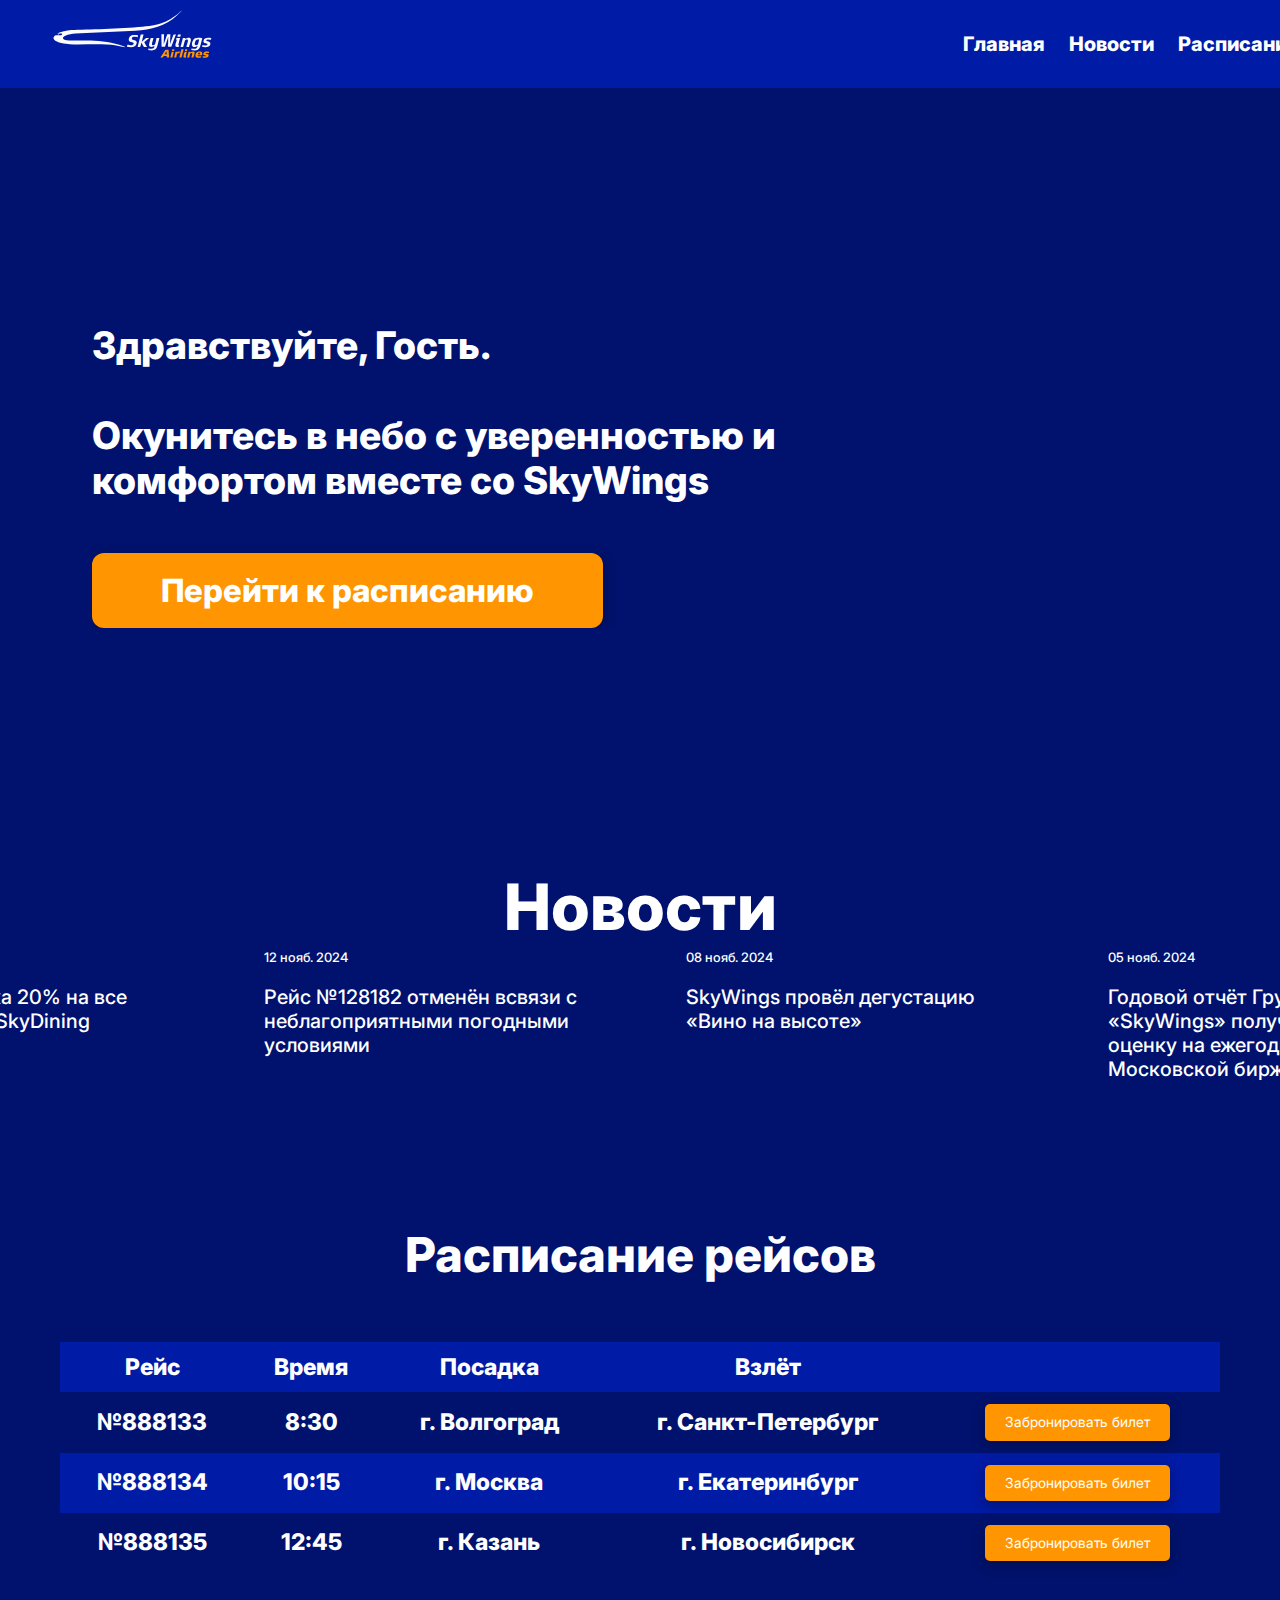
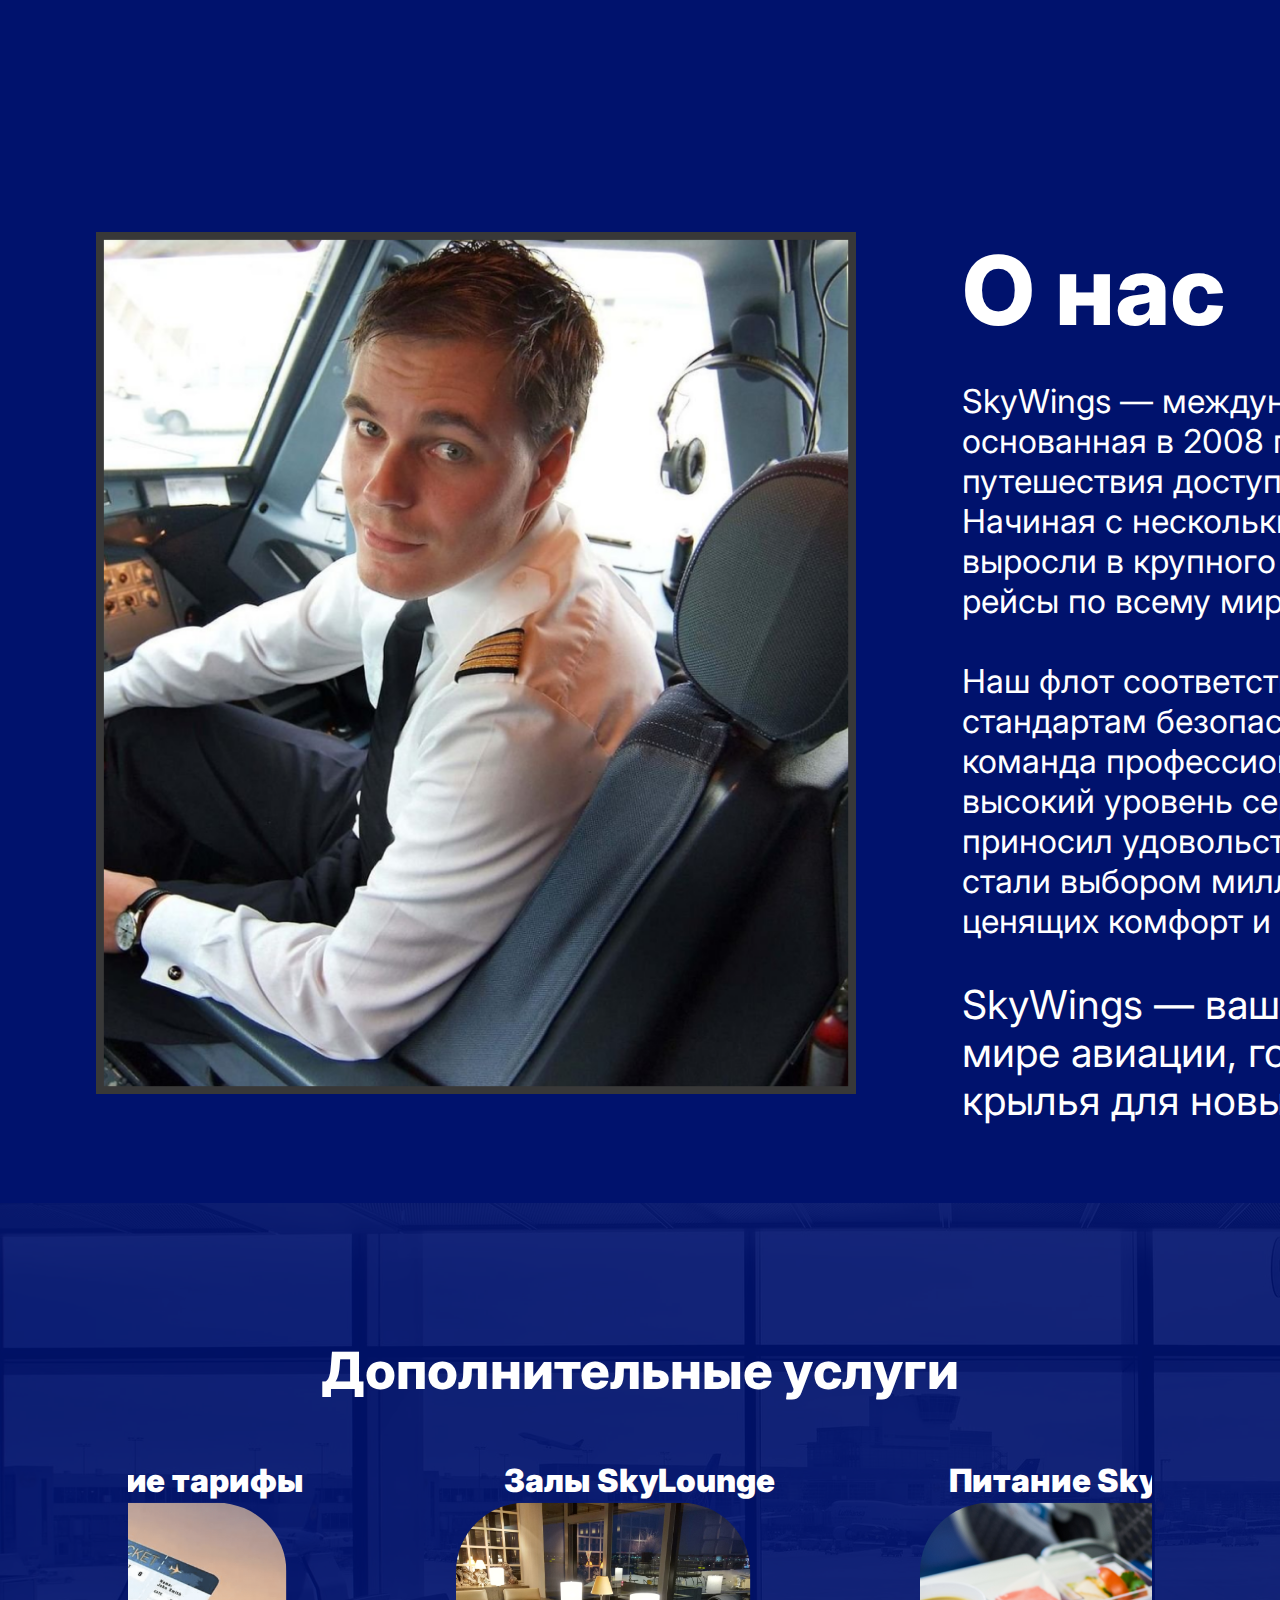
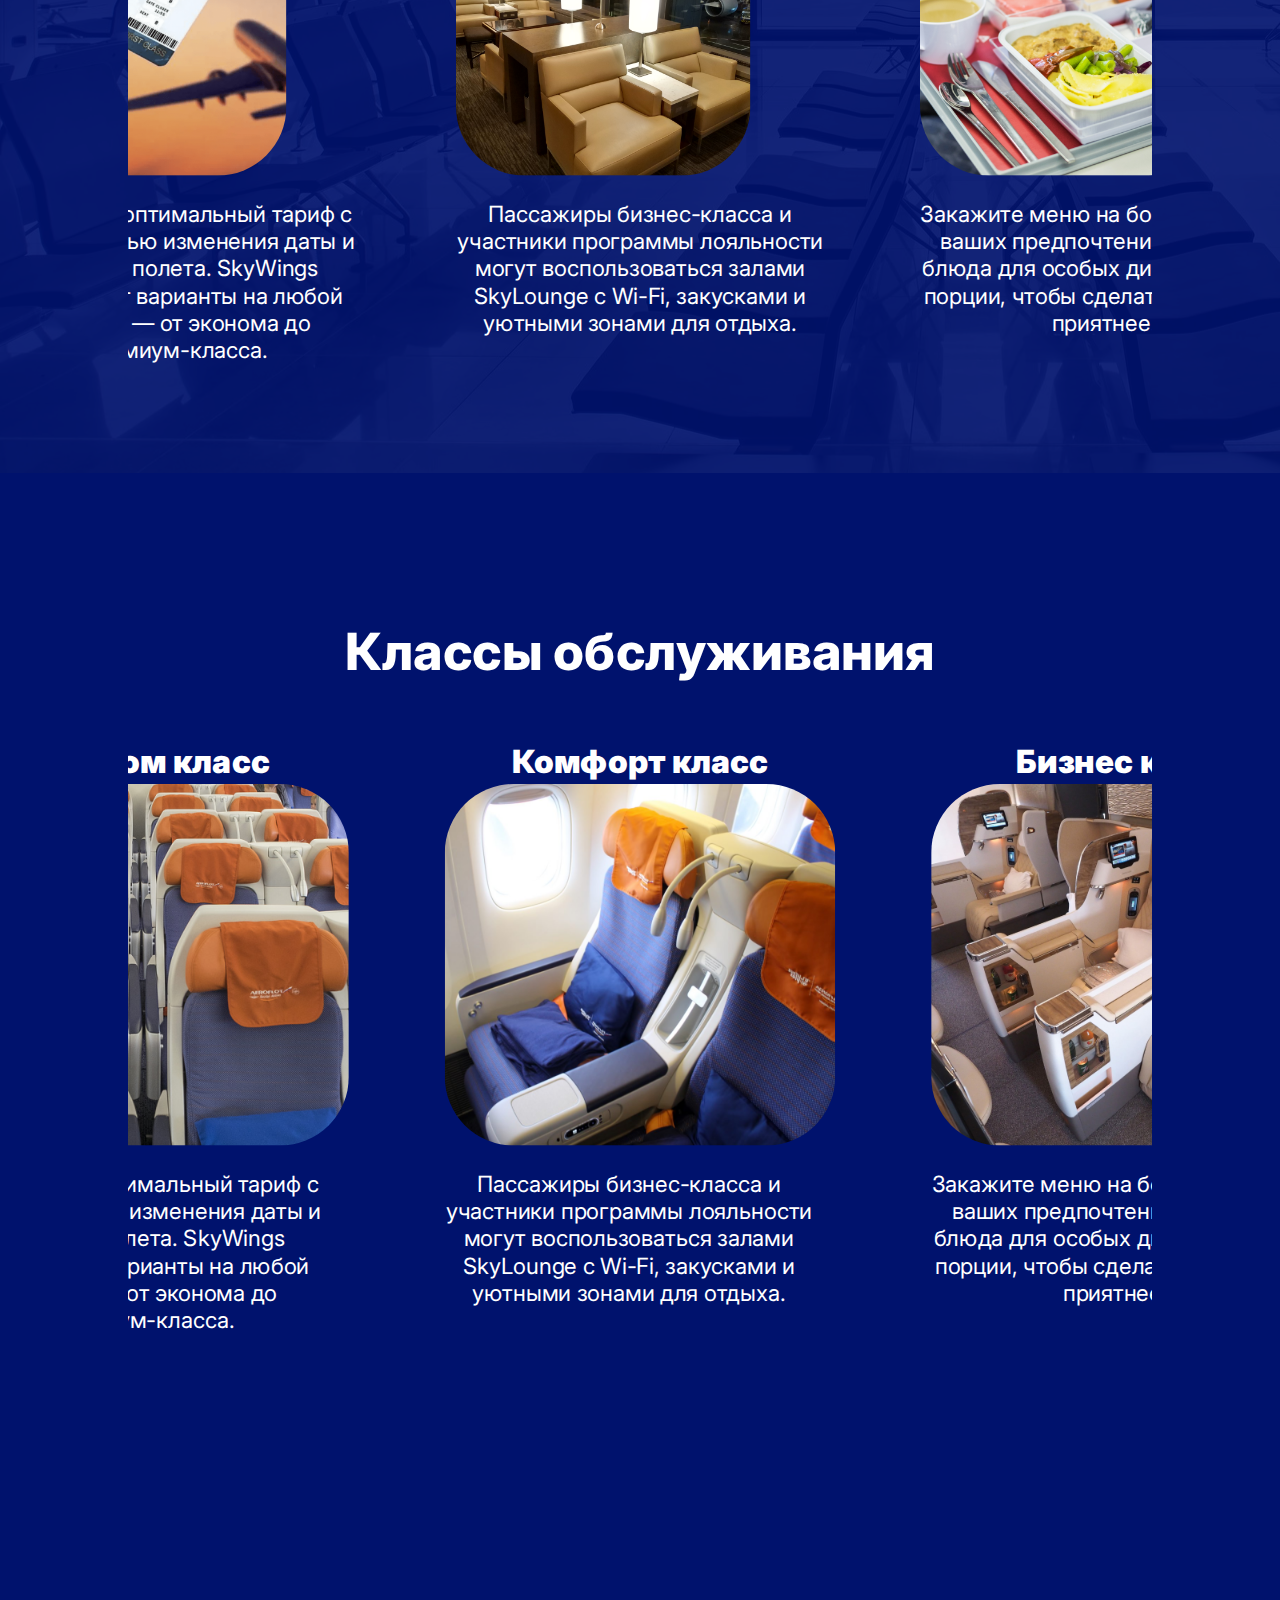
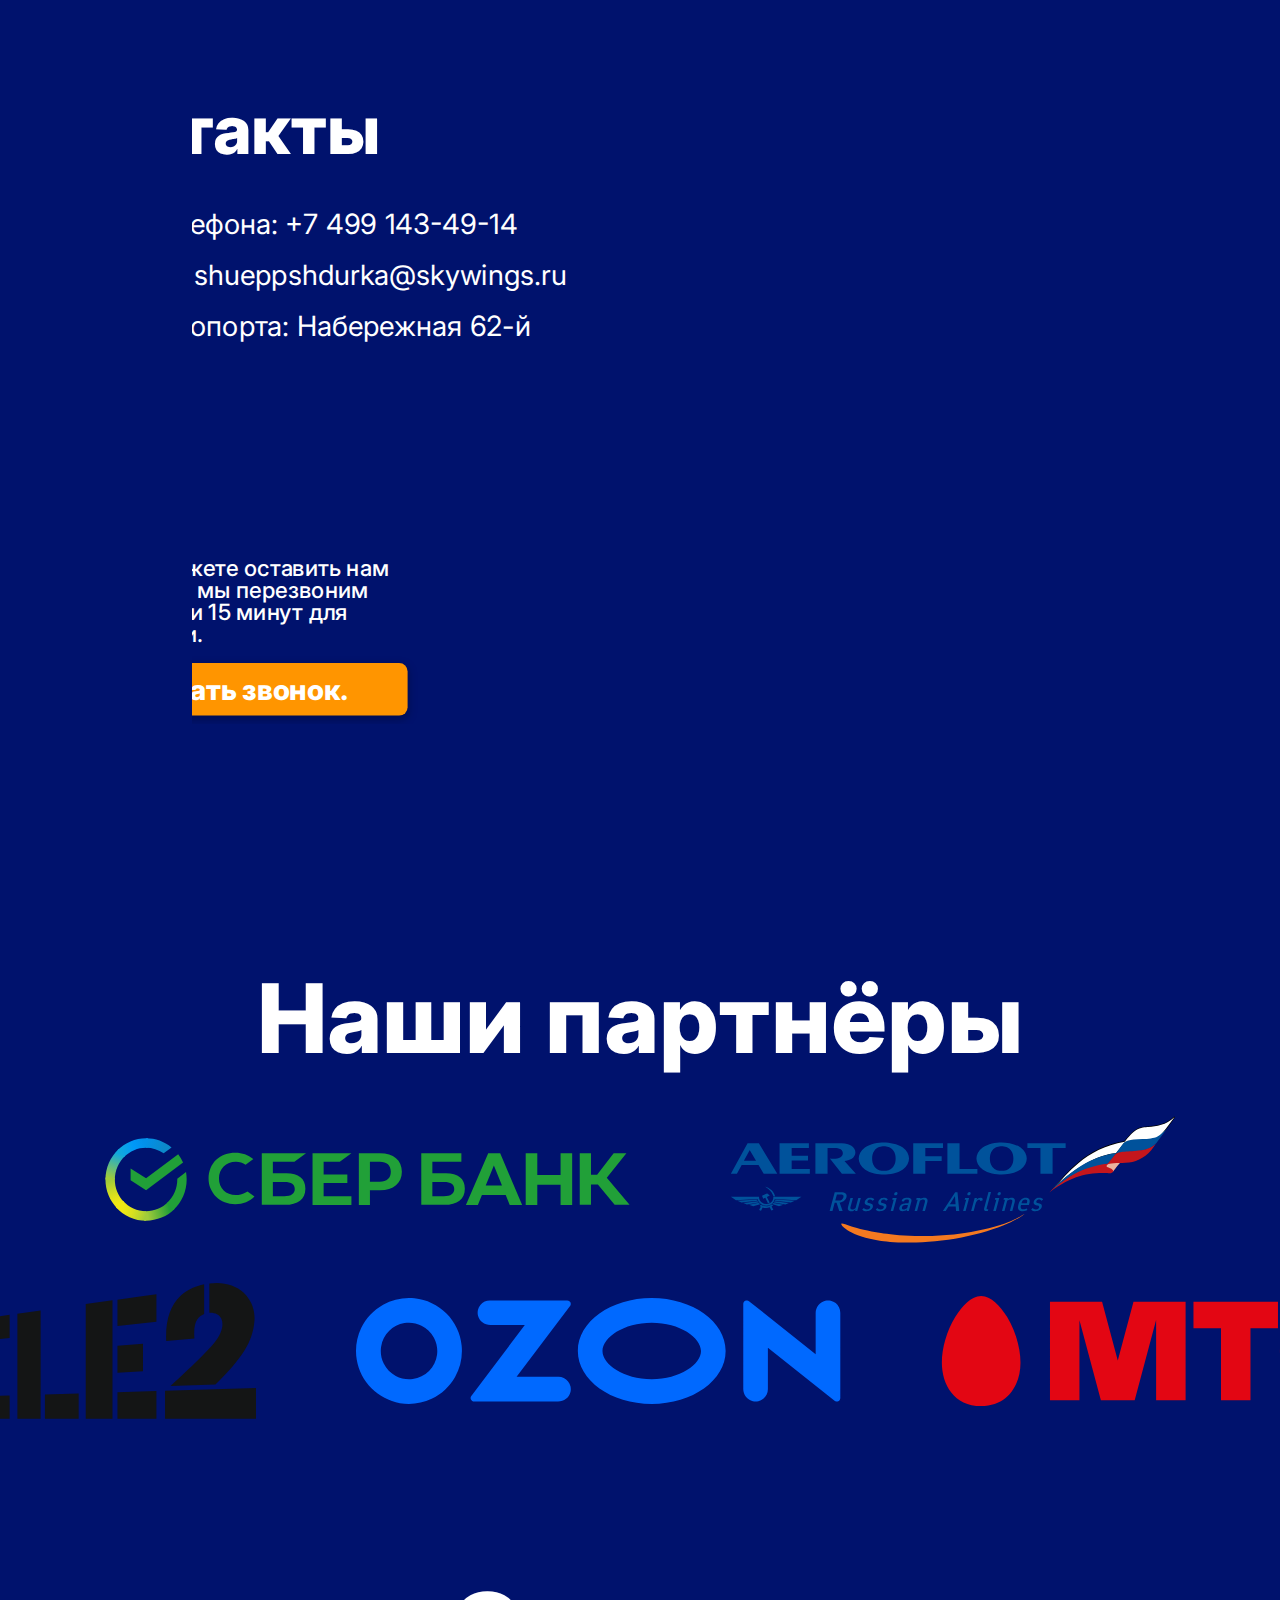
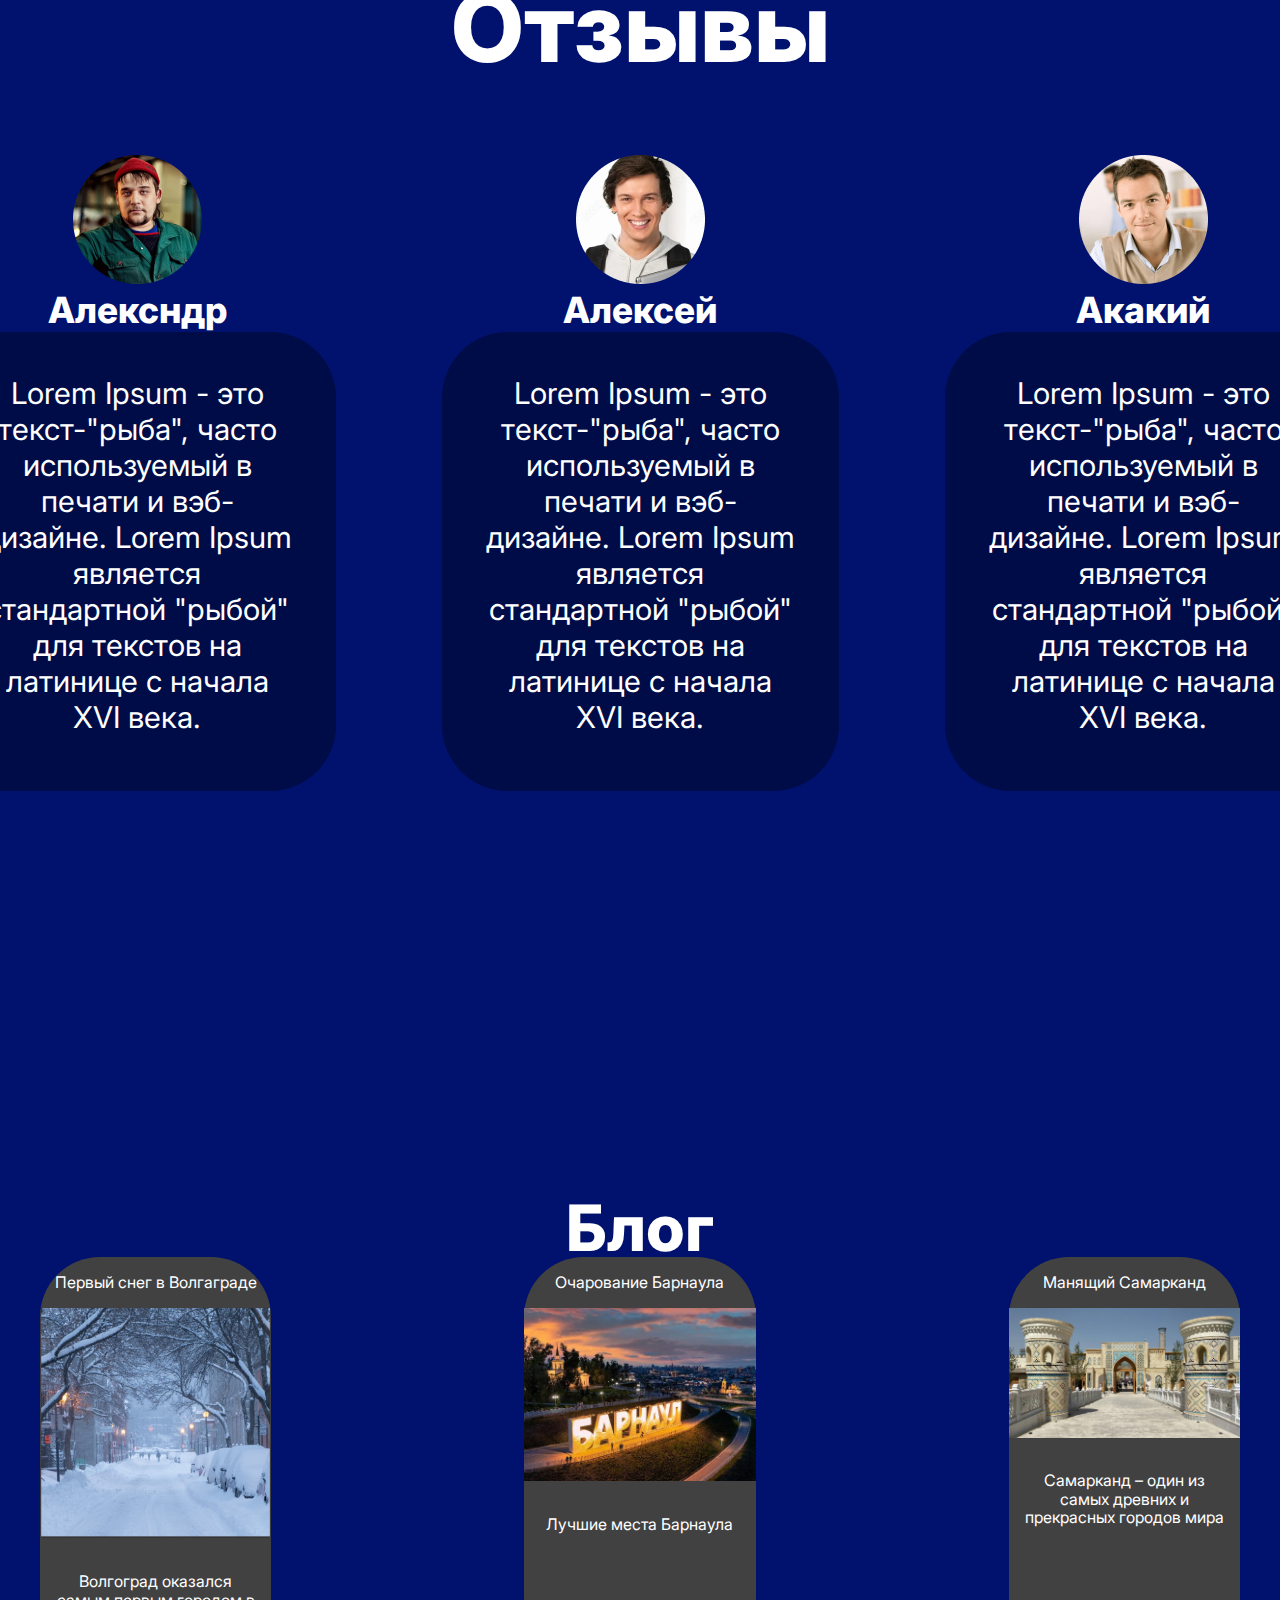
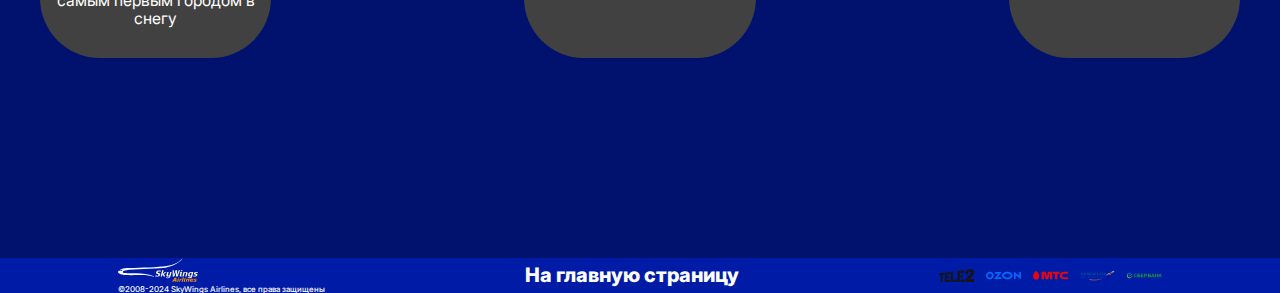
==== commit 30fd11ca: "update" ====
--- a/index.html
+++ b/index.html
@@ -20,7 +20,7 @@
             </a>
         </div>
         <header class="application__header header" id="header">
-            <div class="header__container">
+            <div class="wrapper header__container">
                 <div class="header__container-pc pc">
                     <img src="assets/img/icons/logo.svg" alt="" class="pc__logo">
                     <nav class="pc__navig">
@@ -51,7 +51,7 @@
         <main class="application__main main" id="main">
             <div class="main__content" id="main-content">
                 <section class="main__content-general general" id="general">
-                    <div class="general__wrapper">
+                    <div class="wrapper general__wrapper">
                         <h1 class="general__wrapper-title">Здравствуйте, Гость. <br><br>
                             Окунитесь в небо с уверенностью и комфортом вместе со SkyWings</h1>
                         <button onclick="document.getElementById('schedule').scrollIntoView({ behavior: 'smooth' });" class="general__wrapper-button button">Перейти к расписанию</button>
@@ -61,7 +61,7 @@
                 </section>
                 <section class="main__content-news news" id="news">
                     <h2 class="news__title">Новости</h2>
-                    <div class="news__wrapper">
+                    <div class="wrapper news__wrapper">
                         <div class="news__wrapper-ncard ncard">
                             <p class="ncard__date">13 нояб. 2024</p>
                             <h3 class="ncard__text">Запущена скидка 20% на все блюда из меню SkyDining</h3>
@@ -130,7 +130,7 @@
                 </section>
             -->
             <section class="main__content-schedule schedule" id="schedule">
-                <div class="schedule__wrapper">
+                <div class="wrapper schedule__wrapper">
                     <h2 class="schedule__wrapper-title">Расписание рейсов</h2>
                     <table class="schedule__wrapper-table sdtbl">
                         <thead class="sdtbl__head sthead">
@@ -169,7 +169,7 @@
                 </div>
             </section>            
                 <section class="main__content-about about" id="about">
-                    <div class="about__wrapper">
+                    <div class="wrapper about__wrapper">
                         <img src="/assets/img/cg/image.png" alt="" class="about__wrapper-image">
                         <div class="about__wrapper-atext atext">
                             <h2 class="atext-title">О нас</h2>
@@ -183,7 +183,7 @@
                     </div>
                 </section>
                 <section class="main__content-additional additional">
-                    <div class="additional__wrapper">
+                    <div class="wrapper additional__wrapper">
                         <h2 class="additional__wrapper-title">Дополнительные услуги</h2>
                         <div class="additional__wrapper-acards acards">
                             <div class="acards__card">
@@ -205,7 +205,7 @@
                     </div>
                 </section>
                 <section class="main__content-service service">
-                    <div class="service__wrapper">
+                    <div class="wrapper service__wrapper">
                         <h2 class="service__wrapper-title">Классы обслуживания</h2>
                         <div class="service__wrapper-scards scards">
                             <div class="scards__card">
@@ -227,7 +227,7 @@
                     </div>
                 </section>
                 <section class="main__content-contacts contacts">
-                    <div class="contacts__wrapper">
+                    <div class="wrapper contacts__wrapper">
                         <div class="contacts__wrapper-info info">
                             <h2 class="info__title">Контакты</h2>
                             <p class="info__subtitle">
@@ -244,7 +244,7 @@
                             <iframe class="cmaps" src="https://www.google.com/maps/embed?pb=!1m18!1m12!1m3!1d658.3171767083232!2d44.51115082298495!3d48.70034482528533!2m3!1f0!2f0!3f0!3m2!1i1024!2i768!4f13.1!3m3!1m2!1s0x410534b4b1f2ac63%3A0xffd12202bc8c8509!2z0J3QsNCx0LXRgNC10LbQvdCw0Y8gNjIt0Jkg0JDRgNC80LjQuCwgMdCRLCDQktC-0LvQs9C-0LPRgNCw0LQsINCS0L7Qu9Cz0L7Qs9GA0LDQtNGB0LrQsNGPINC-0LHQuy4sIDQwMDAwMQ!5e0!3m2!1sru!2sru!4v1731598747345!5m2!1sru!2sru" width="904" height="904" style="border:0;" allowfullscreen="" loading="lazy" referrerpolicy="no-referrer-when-downgrade"></iframe>
                         </div>
                         </div>
-                        <div class="mcontacts__wrapper">
+                        <div class="wrapper mcontacts__wrapper">
                             <div class="mcontacts__wrapper-info minfo">
                                 <h2 class="minfo__title">Контакты</h2>
                                 <p class="minfo__subtitle">
@@ -263,7 +263,7 @@
                     </div>
                 </section>
                 <section class="main__content-partners partners" id="partners">
-                    <div class="partners__wrapper">
+                    <div class="wrapper partners__wrapper">
                         <h2 class="partners__wrapper-title">Наши партнёры</h2>
                         <div class="partners__wrapper-icn icn">
                             <div class="icn__icons">
@@ -281,7 +281,7 @@
                     </div>
                 </section>
                 <section class="main__content-feedback feedback">
-                    <div class="feedback__wrapper">
+                    <div class="wrapper feedback__wrapper">
                         <h2 class="feedback__wrapper-text">Отзывы</h2>
                         <div class="feedback__wrapper-cards fcards">
                             <div class="fcards__fcard">
@@ -302,6 +302,7 @@
                         </div>
                     </div>
                 </section>
+                <!-- 
                 <section class="main__content-blog blog" id="blog">
                     <div class="blog__wrapper">
                         <h2 class="blog__wrapper-title">Блог</h2>
@@ -325,10 +326,33 @@
                         </div>
                     </div>
                 </section>
+                -->
+                <section id="blog" class="main__blog blog">
+                    <div class="news__container container">
+                        <p class="news__title">Блог</p>
+                        <div class="news__group">
+                            <div class="news__group-new new">
+                                <p class="new__title">Первый снег в Волгаграде</p>
+                                <img src="/assets/img/icons/image 6.png" alt="" class="new__image">
+                                <p class="new__text">Волгоград оказался самым первым городом в снегу</p>
+                            </div>
+                            <div class="news__group-new new">
+                                <p class="new__title">Очарование Барнаула</p>
+                                <img src="/assets/img/icons/barn.jpg" alt="" class="new__image">
+                                <p class="new__text">Лучшие места Барнаула</p>
+                            </div>
+                            <div class="news__group-new new">
+                                <p class="new__title">Манящий Самарканд</p>
+                                <img src="/assets/img/icons/sk.jpg" alt="" class="new__image">
+                                <p class="new__text">Самарканд – один из самых древних и прекрасных городов мира</p>
+                            </div>
+                        </div>
+                    </div>
+                </section>
             </div>
         </main>
         <footer class="application__footer footer">
-            <div class="footer__container fcont">
+            <div class="wrapper footer__container fcont">
                 <div class="fcont__copyright">
                     <img src="/assets/img/icons/logo.svg" alt="" class="fcont__copyright-logo">
                     <p class="fcont__copyright-text">©2008-2024 SkyWings Airlines, все права защищены</p>
--- a/assets/style/main-style.min.css
+++ b/assets/style/main-style.min.css
@@ -631,9 +631,17 @@
     background-image: none;
   }
 }
+.service__wrapper {
+  width: 100%;
+}
 @media (max-width: 1640px) {
   .service__wrapper {
     transform: scale(0.8);
+  }
+}
+@media (max-width: 350px) {
+  .service__wrapper {
+    transform: none;
   }
 }
 .service__wrapper-title {
@@ -652,6 +660,8 @@
 @media (max-width: 350px) {
   .service__wrapper-title {
     font-size: 40px;
+    padding: 0;
+    line-height: 35px;
   }
 }
 .service__wrapper .scards {
@@ -665,6 +675,14 @@
     gap: 5px;
   }
 }
+@media (max-width: 350px) {
+  .service__wrapper .scards {
+    display: flex;
+    flex-direction: column;
+    align-items: center;
+    justify-content: center;
+  }
+}
 .service__wrapper .scards__card {
   padding-top: 75px;
 }
@@ -675,8 +693,11 @@
 }
 @media (max-width: 350px) {
   .service__wrapper .scards__card {
-    transform: scale(0.7);
-    gap: -40px;
+    display: flex;
+    flex-direction: column;
+    text-align: center;
+    align-items: center;
+    width: 80%;
   }
 }
 .service__wrapper .scards__card-title {
@@ -690,6 +711,12 @@
 .service__wrapper .scards__card-image {
   border-radius: 86px;
 }
+@media (max-width: 350px) {
+  .service__wrapper .scards__card-image {
+    height: auto;
+    width: 80%;
+  }
+}
 .service__wrapper .scards__card-subtitle {
   font-weight: 400;
   font-size: 28px;
@@ -701,6 +728,11 @@
   .service__wrapper .scards__card-subtitle {
     margin: 0;
     padding: 0;
+  }
+}
+@media (max-width: 350px) {
+  .service__wrapper .scards__card-subtitle {
+    width: 80%;
   }
 }
 
@@ -818,7 +850,15 @@
 }
 @media (max-width: 350px) {
   .mcontacts__wrapper {
-    transform: scale(0.4);
+    width: 100%;
+    display: flex;
+    flex-direction: column;
+    align-items: center;
+  }
+}
+@media (max-width: 350px) {
+  .mcontacts__wrapper .minfo {
+    align-items: center;
   }
 }
 .mcontacts__wrapper .minfo__title {
@@ -833,6 +873,13 @@
     font-size: 64px;
   }
 }
+@media (max-width: 350px) {
+  .mcontacts__wrapper .minfo__title {
+    font-size: 48px;
+    align-items: center;
+    text-align: center;
+  }
+}
 .mcontacts__wrapper .minfo__subtitle {
   text-align: center;
   font-weight: 400;
@@ -845,6 +892,16 @@
     font-size: 32px;
   }
 }
+@media (max-width: 350px) {
+  .mcontacts__wrapper .minfo__subtitle {
+    font-size: 15px;
+    line-height: 22px;
+    height: auto;
+    text-align: center;
+    align-items: center;
+    justify-content: center;
+  }
+}
 .mcontacts__wrapper .minfo__cmaps {
   text-align: center;
 }
@@ -852,6 +909,12 @@
   width: 600px;
   height: 600px;
   border-radius: 25px;
+}
+@media (max-width: 350px) {
+  .mcontacts__wrapper .minfo__cmaps-maps {
+    width: 300px;
+    height: 300px;
+  }
 }
 .mcontacts__wrapper .minfo__request {
   padding-top: 30px;
@@ -868,6 +931,12 @@
   padding-bottom: 25px;
   text-align: center;
 }
+@media (max-width: 350px) {
+  .mcontacts__wrapper .minfo__request-text {
+    font-size: 20px;
+    width: 300px;
+  }
+}
 .mcontacts__wrapper .minfo__request-button {
   font-weight: 500;
   font-size: 32px;
@@ -885,6 +954,7 @@
 
 .partners__wrapper {
   padding-top: 100px;
+  width: 100%;
   padding-bottom: 150px;
 }
 @media (max-width: 1024px) {
@@ -921,6 +991,15 @@
     transform: none;
     height: auto;
     width: 100px;
+  }
+}
+@media (max-width: 350px) {
+  .partners__wrapper .icn {
+    transform: none;
+    text-align: center;
+    align-items: center;
+    justify-content: center;
+    width: 100%;
   }
 }
 .partners__wrapper .icn .picons {
@@ -941,10 +1020,27 @@
     justify-content: center;
   }
 }
+@media (max-width: 350px) {
+  .partners__wrapper .icn .picons {
+    display: flex;
+    flex-direction: column;
+    align-items: center;
+    justify-content: center;
+    padding: 0;
+    margin: 0;
+  }
+}
 @media (max-width: 390px) {
   .partners__wrapper .icn .picons .two__icon {
     width: 300px;
     padding-right: 40px;
+  }
+}
+@media (max-width: 350px) {
+  .partners__wrapper .icn .picons .two__icon {
+    padding: 0;
+    width: 80%;
+    height: auto;
   }
 }
 @media (max-width: 390px) {
@@ -954,6 +1050,13 @@
     padding-right: 40px;
   }
 }
+@media (max-width: 350px) {
+  .partners__wrapper .icn .picons .three__icon {
+    padding: 0;
+    width: 80%;
+    height: auto;
+  }
+}
 
 .feedback {
   height: 1080px;
@@ -961,6 +1064,16 @@
 @media (max-width: 1024px) {
   .feedback {
     height: auto;
+  }
+}
+.feedback__wrapper {
+  width: 100%;
+}
+@media (max-width: 350px) {
+  .feedback__wrapper {
+    align-items: center;
+    justify-content: center;
+    text-align: center;
   }
 }
 .feedback__wrapper-text {
@@ -1001,12 +1114,28 @@
     top: 0;
   }
 }
+@media (max-width: 350px) {
+  .feedback__wrapper .fcards {
+    transform: none;
+    display: flex;
+    flex-direction: column;
+    text-align: center;
+    align-items: center;
+    justify-content: center;
+  }
+}
 .feedback__wrapper .fcards__fcard {
   text-align: center;
 }
 @media (max-width: 390px) {
   .feedback__wrapper .fcards__fcard {
     padding-top: 50px;
+  }
+}
+@media (max-width: 350px) {
+  .feedback__wrapper .fcards__fcard {
+    align-items: center;
+    justify-content: center;
   }
 }
 .feedback__wrapper .fcards__fcard-name {
@@ -1035,135 +1164,241 @@
     width: 300px;
   }
 }
-
+@media (max-width: 350px) {
+  .feedback__wrapper .fcards__fcard-comment {
+    height: 100%;
+    margin: 0;
+    align-items: center;
+    justify-content: center;
+  }
+}
+
+/*.blog {
+    height: 1080px;
+    display: flex;
+    justify-content: center; 
+    @include krpc {
+        height: 768px;
+        transform: scale(0.7);
+    }
+    @include lg {
+        height: auto;
+    }
+    @include kr2 {
+        transform: none;
+        width: 350px;
+    }
+    &__wrapper  {
+        @include krpc {
+            position: relative;
+            top: -200px;
+        }
+        @include mdpc {
+            transform: scale(0.8);
+        }
+        @include kr2 {
+            transform: none;
+            top: 0;
+            position: relative;
+            width: 100%;
+
+        }
+        &-title {
+            font-weight: 800;
+            font-size: 96px;
+            line-height: 116px;
+            text-align: center;
+            margin: 0;
+           @include lg {
+
+           }
+           @include kr2 {
+            transform: none;
+            padding: 0;
+            font-size: 48px;
+
+           }
+        }
+        .bcont {
+            padding-top: 100px;
+            @include krpc {
+                padding-bottom: 10px;
+            }
+            @include kr2 {
+                padding: 0;
+            }
+            display: flex;
+            &__arrow {
+                &:hover {
+                    cursor: pointer;
+                    transform: scale(0.8);
+                    transition: ease-in-out 0.1s;
+                }
+            }
+            &__info {
+                display: flex;
+                @include lg {
+                    display: none;
+                }
+                gap: 45px;
+                .btext {
+                    &__title {
+                        font-weight: 700;
+                        font-size: 64px;
+                        line-height: 77px;
+
+                        width: 700px;
+                    }
+                    &__subtitle {
+                        font-weight: 400;
+                        font-size: 40px;
+                        line-height: 48px;
+                        width: 826px;
+                        @include krpc {
+                            font-size: 32px;
+                            line-height: 40px;
+                        }
+                        @include mdpc {
+                            font-size: 32px;
+                            line-height: 40px;
+                        }
+
+                    }
+                }
+
+            }
+        }
+    }
+
+
+
+}
+
+
+/* Блог */
+/*
+
+.mcont {
+
+    padding-top: 100px;
+    @include krpc {
+        padding-bottom: 10px;
+    }
+    display: flex;
+    @include lg {
+        display: grid;
+    }
+    @include kr2 {
+        padding-top: 0;
+
+    }
+    display: none;
+    align-items: center;
+    text-align: center;
+    &__info {
+        @include kr2 {
+            display: flex;
+            flex-direction: column;
+            justify-content: center;
+            align-items: center;
+            text-align: center;
+        }
+        &-title {
+            font-weight: 700;
+            font-size: 64px;
+            line-height: 77px;
+            text-align: center;
+            width: 700px;
+            @include kr2 {
+                font-size: 18px;
+                align-items: center;
+                justify-content: center;
+
+            }
+
+        }
+        &-subtitle {
+            font-weight: 400;
+            font-size: 40px;
+            line-height: 48px;
+            width: 826px;
+            @include kr2 {
+                font-size: 20px;
+                text-align: center;
+                width: 250px;
+                line-height: 22px;
+            }
+        }
+
+    }
+    &__image {
+
+        &-picture {
+            width: 300px;
+        }
+
+    }
+}
+
+*/
 .blog {
-  height: 1080px;
+  margin-top: 150px;
+}
+
+.news__container {
+  margin-top: 150px;
+}
+
+.news__title {
+  margin-top: 150px;
+  font-size: 64px;
+  color: white;
+  width: 100%;
+  text-align: center;
+}
+
+.news__group {
   display: flex;
+  gap: 253px;
+  width: 100%;
   justify-content: center;
-}
-@media (max-width: 1024px) {
-  .blog {
-    height: 768px;
-    transform: scale(0.7);
-  }
-}
-@media (max-width: 768px) {
-  .blog {
-    height: auto;
-  }
-}
-@media (max-width: 1024px) {
-  .blog__wrapper {
-    position: relative;
-    top: -200px;
-  }
-}
-@media (max-width: 1640px) {
-  .blog__wrapper {
-    transform: scale(0.8);
-  }
-}
-.blog__wrapper-title {
-  font-weight: 800;
-  font-size: 96px;
-  line-height: 116px;
-  text-align: center;
-  margin: 0;
-}
-.blog__wrapper .bcont {
-  padding-top: 100px;
-  display: flex;
-}
-@media (max-width: 1024px) {
-  .blog__wrapper .bcont {
-    padding-bottom: 10px;
-  }
-}
-.blog__wrapper .bcont__arrow:hover {
-  cursor: pointer;
-  transform: scale(0.8);
-  transition: ease-in-out 0.1s;
-}
-.blog__wrapper .bcont__info {
-  display: flex;
-  gap: 45px;
-}
-@media (max-width: 768px) {
-  .blog__wrapper .bcont__info {
-    display: none;
-  }
-}
-.blog__wrapper .bcont__info .btext__title {
-  font-weight: 700;
-  font-size: 64px;
-  line-height: 77px;
-  width: 700px;
-}
-.blog__wrapper .bcont__info .btext__subtitle {
-  font-weight: 400;
-  font-size: 40px;
-  line-height: 48px;
-  width: 826px;
-}
-@media (max-width: 1024px) {
-  .blog__wrapper .bcont__info .btext__subtitle {
-    font-size: 32px;
-    line-height: 40px;
-  }
-}
-@media (max-width: 1640px) {
-  .blog__wrapper .bcont__info .btext__subtitle {
-    font-size: 32px;
-    line-height: 40px;
-  }
-}
-
-/* Блог */
-.mcont {
-  padding-top: 100px;
-  display: flex;
-  display: none;
-  align-items: center;
-  text-align: center;
-}
-@media (max-width: 1024px) {
-  .mcont {
-    padding-bottom: 10px;
-  }
-}
-@media (max-width: 768px) {
-  .mcont {
-    display: grid;
-  }
-}
-.mcont__info-title {
-  font-weight: 700;
-  font-size: 64px;
-  line-height: 77px;
-  text-align: center;
-  width: 700px;
-}
-@media (max-width: 350px) {
-  .mcont__info-title {
-    font-size: 32px;
-    align-items: center;
-    padding-left: 110px;
-  }
-}
-.mcont__info-subtitle {
-  font-weight: 400;
-  font-size: 40px;
-  line-height: 48px;
-  width: 826px;
-}
-@media (max-width: 350px) {
-  .mcont__info-subtitle {
-    font-size: 29px;
-    text-align: center;
-    transform: scale(0.7);
-    line-height: 27px;
-  }
-}
+  margin-bottom: 200px;
+}
+@media (max-width: 350px) {
+  .news__group {
+    flex-direction: column;
+    gap: 50px;
+    padding-top: 50px;
+  }
+}
+
+.new {
+  width: 100%;
+  background-color: #424141;
+  border-radius: 60px;
+}
+
+.new__title {
+  width: 100%;
+  text-align: center;
+  color: white;
+}
+
+.new__text {
+  text-align: center;
+  padding: 14px;
+  color: white;
+}
+
+.new__image {
+  width: 100%;
+  justify-content: center;
+}
+
+.container {
+  background-color: var(--color--primary);
+}
+
 /*.footer {
     background-color: var(--color-secondary);
     align-items: end;
@@ -1688,4 +1923,8 @@
 .application {
   max-width: 100%;
   overflow-x: hidden;
+}
+
+.wrapper {
+  overflow: hidden;
 }/*# sourceMappingURL=main-style.min.css.map */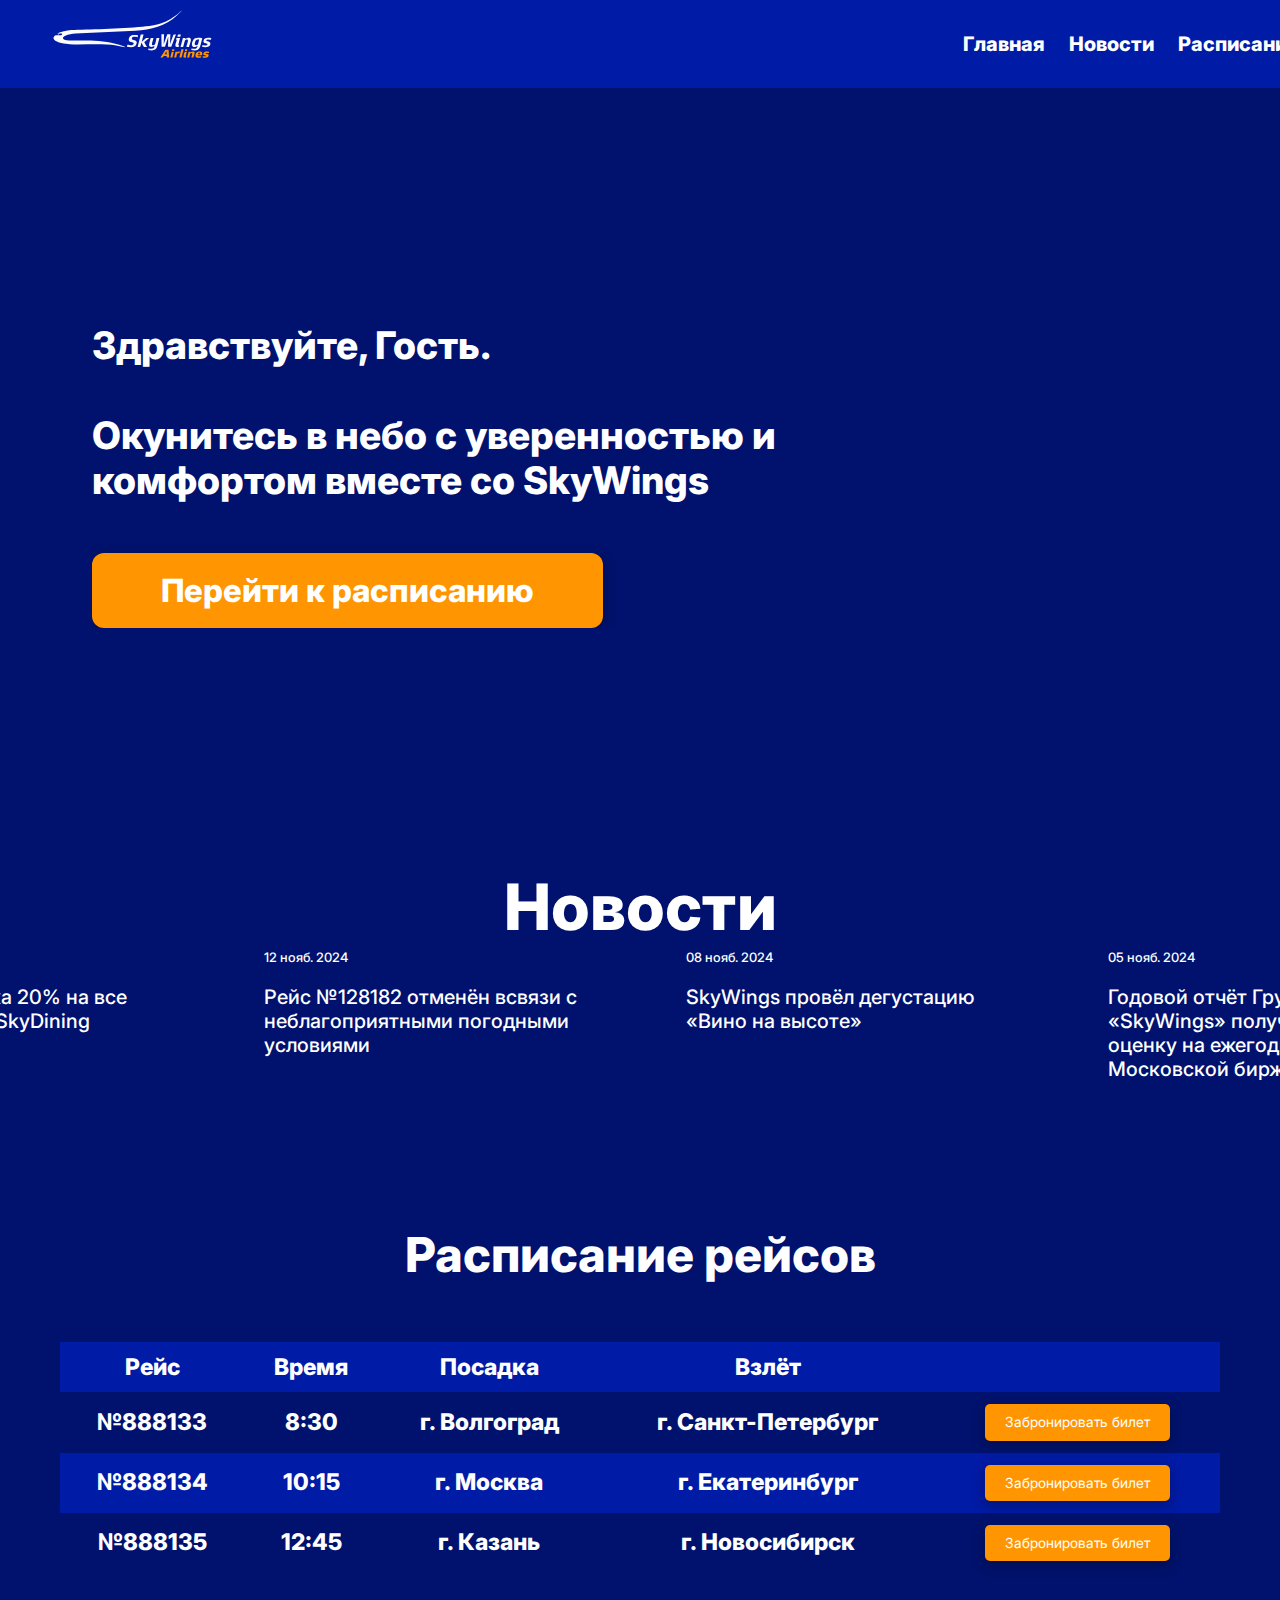
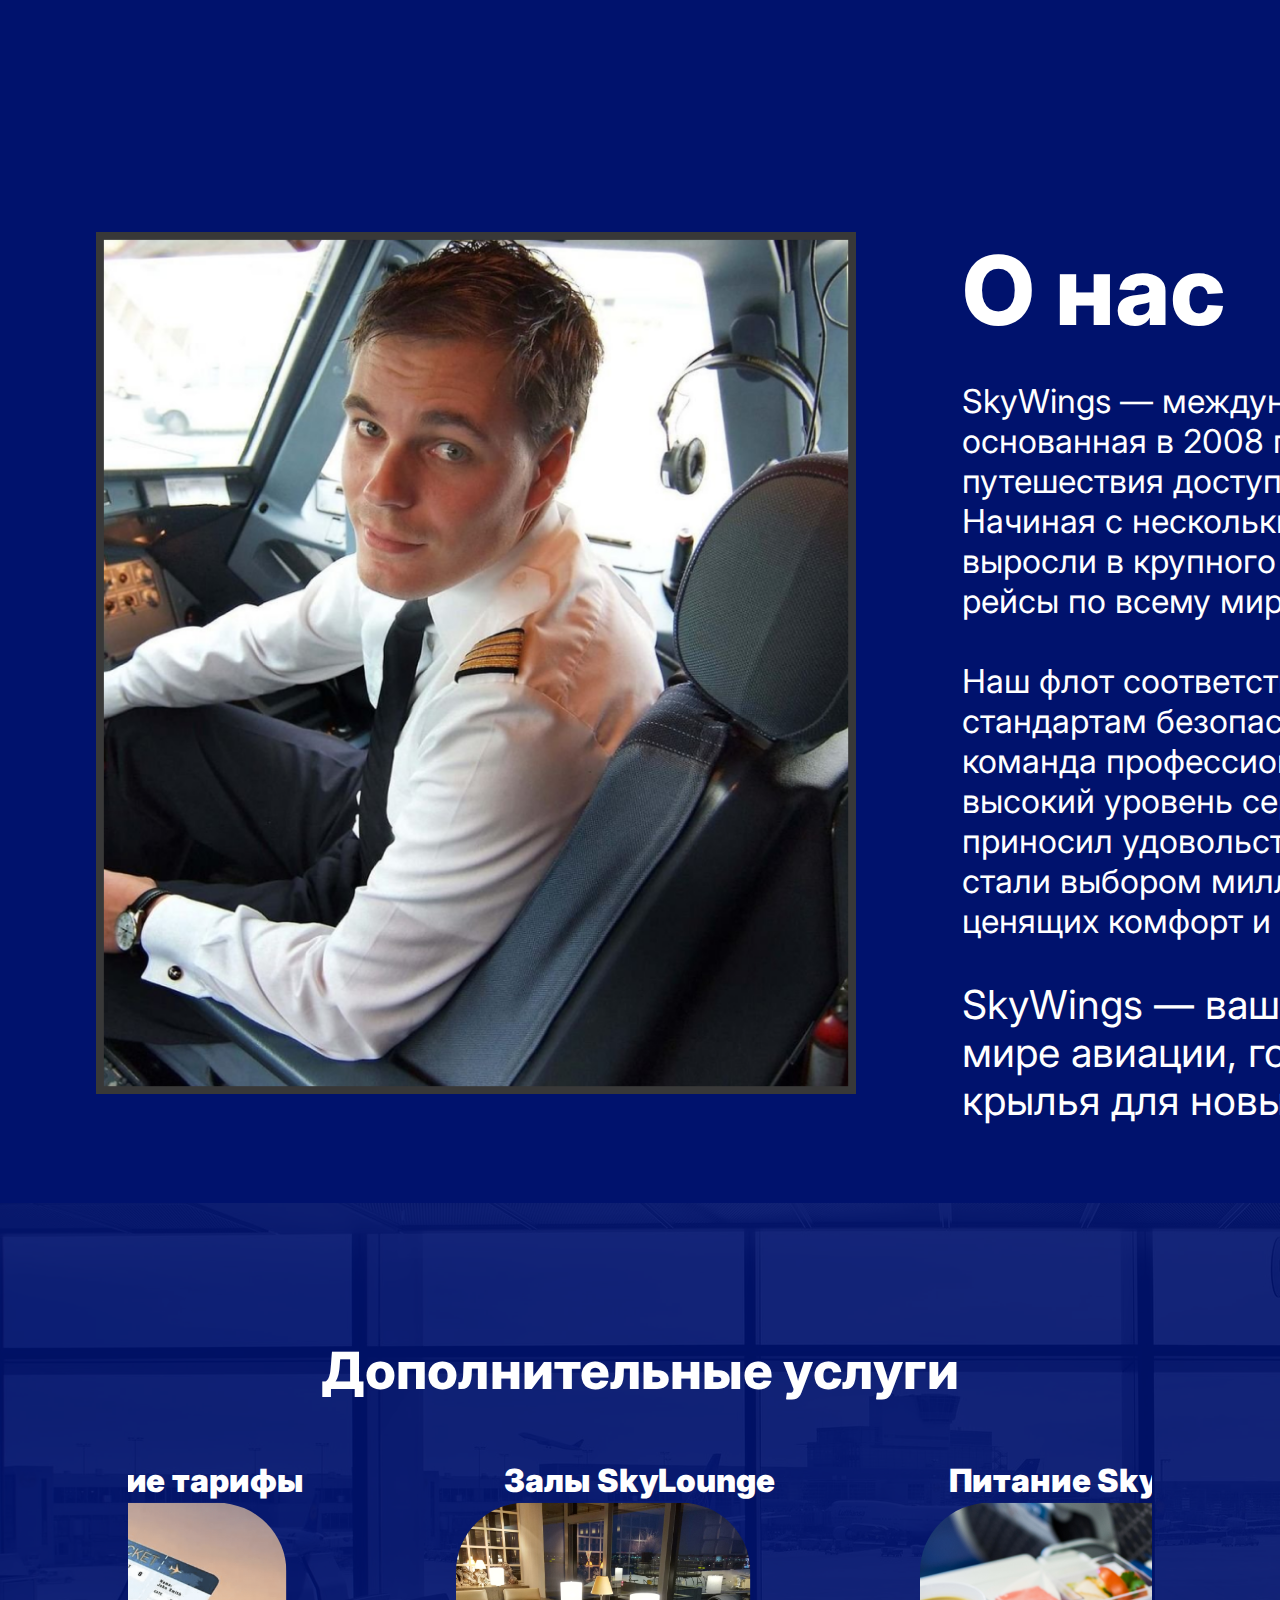
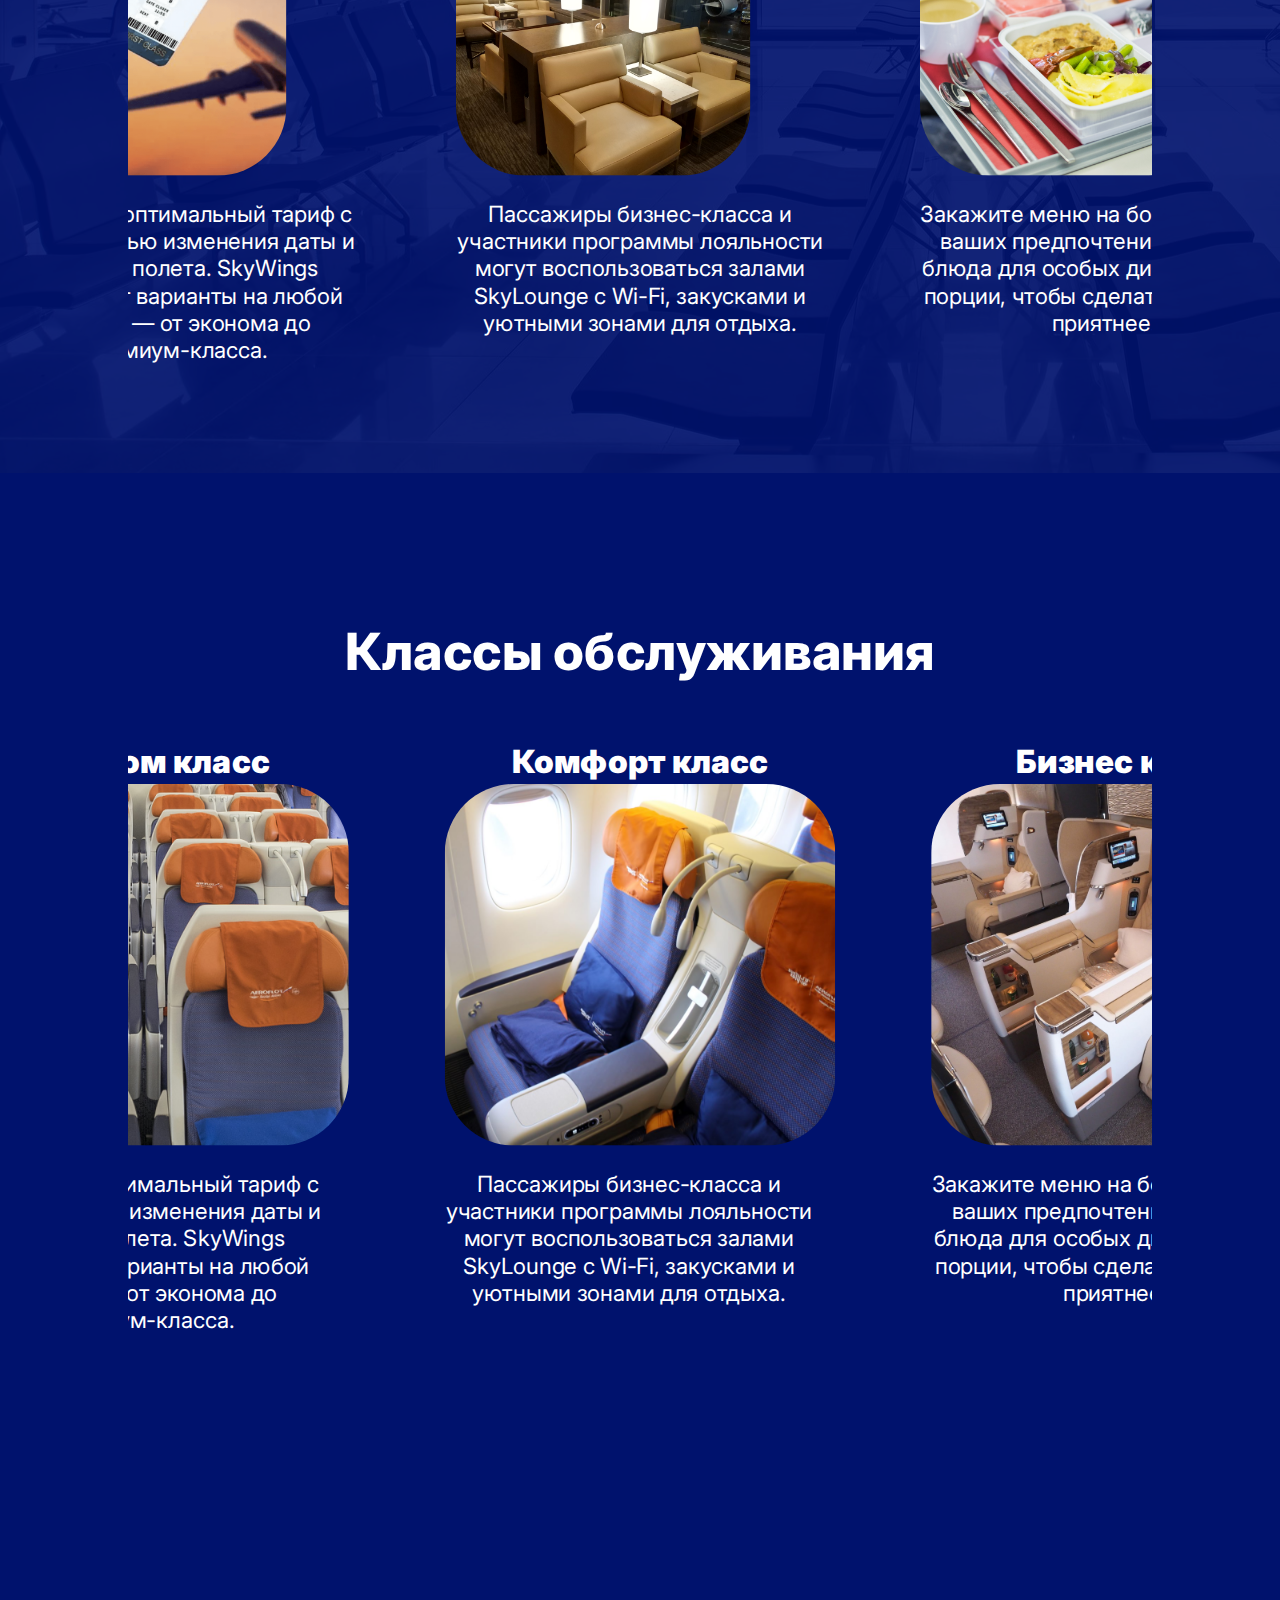
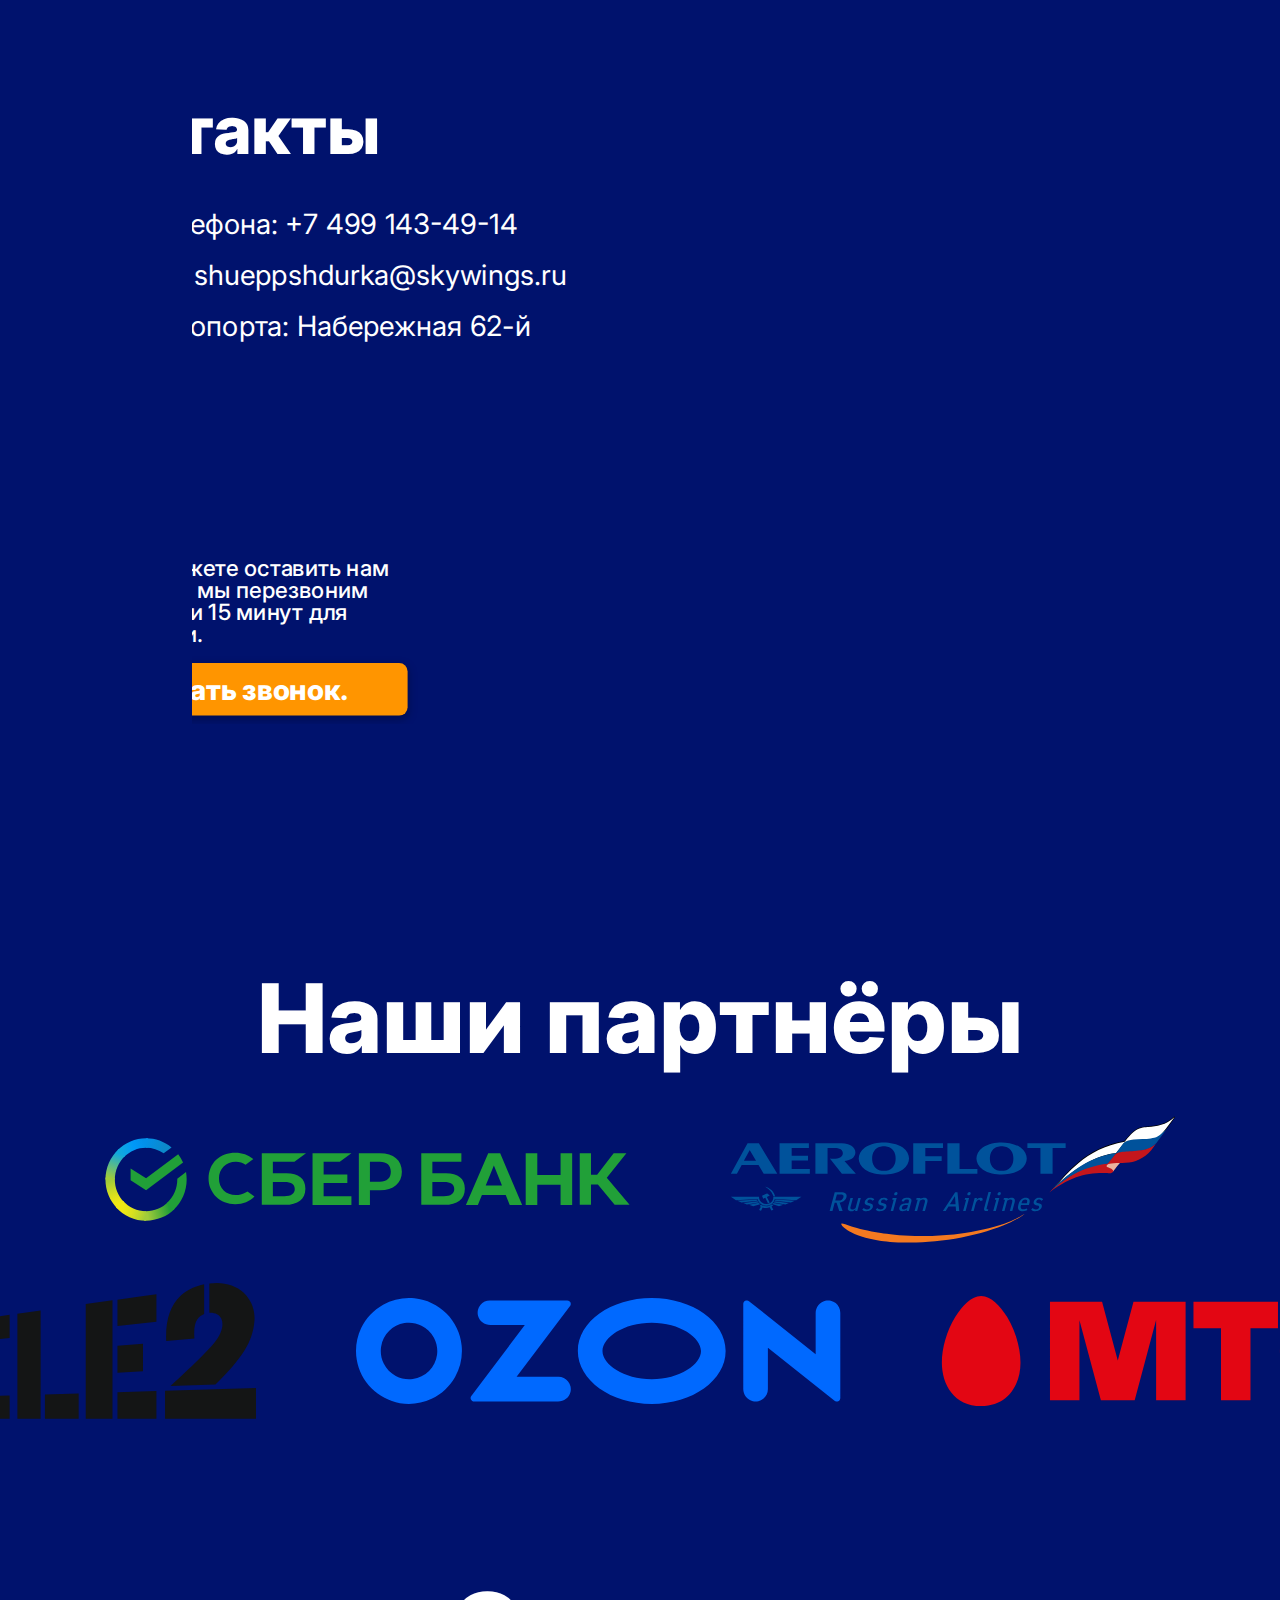
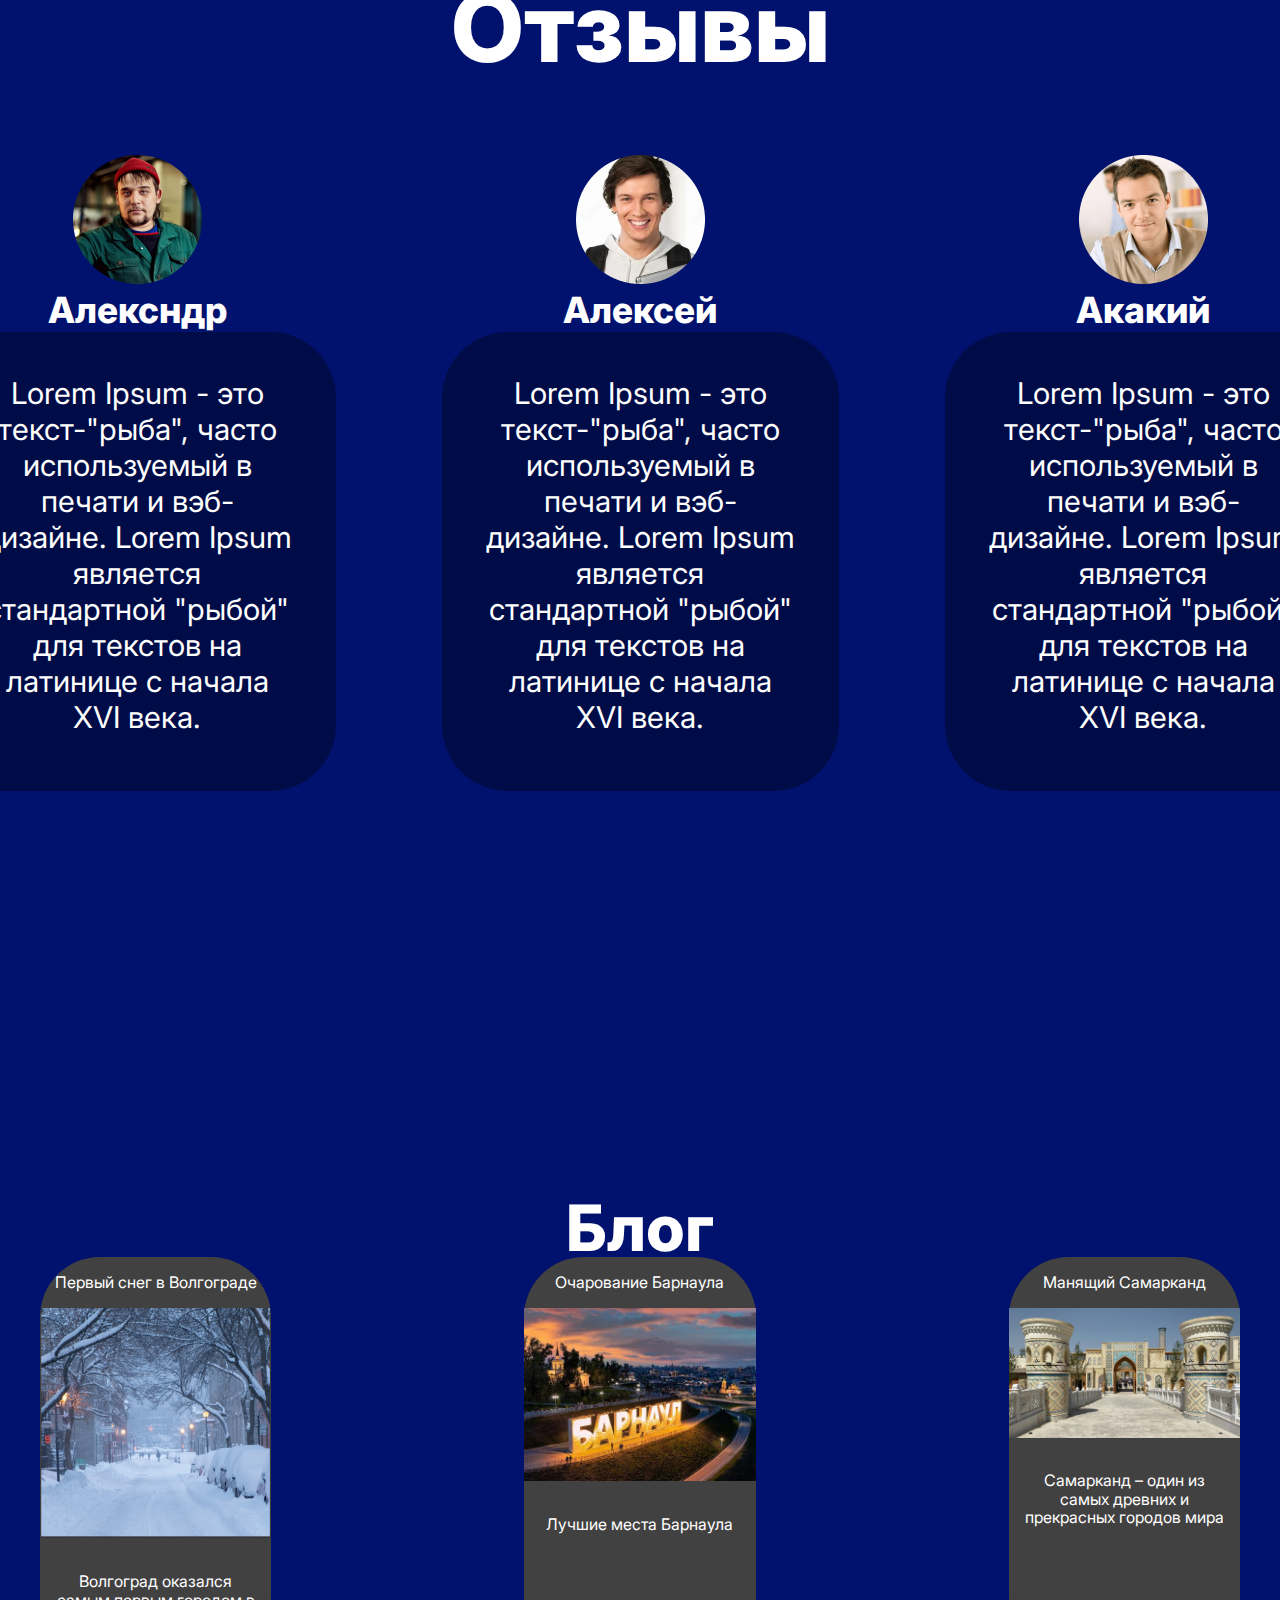
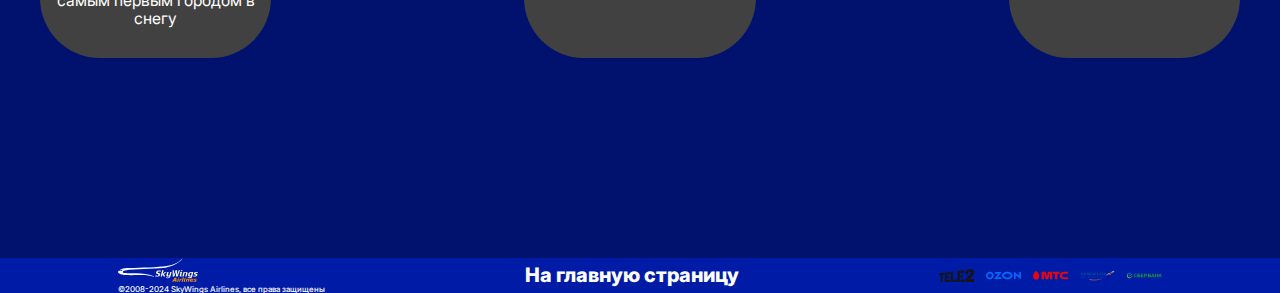
==== commit 7f86ee36: "update" ====
--- a/index.html
+++ b/index.html
@@ -332,7 +332,7 @@
                         <p class="news__title">Блог</p>
                         <div class="news__group">
                             <div class="news__group-new new">
-                                <p class="new__title">Первый снег в Волгаграде</p>
+                                <p class="new__title">Первый снег в Волгограде</p>
                                 <img src="/assets/img/icons/image 6.png" alt="" class="new__image">
                                 <p class="new__text">Волгоград оказался самым первым городом в снегу</p>
                             </div>
--- a/assets/style/main-style.min.css
+++ b/assets/style/main-style.min.css
@@ -526,12 +526,22 @@
     background-image: none;
   }
 }
+@media (max-width: 350px) {
+  .additional {
+    padding: 0;
+  }
+}
 .additional__wrapper {
   width: 100%;
 }
 @media (max-width: 1640px) {
   .additional__wrapper {
     transform: scale(0.8);
+  }
+}
+@media (max-width: 350px) {
+  .additional__wrapper {
+    transform: none;
   }
 }
 .additional__wrapper-title {
@@ -549,7 +559,7 @@
 }
 @media (max-width: 350px) {
   .additional__wrapper-title {
-    font-size: 40px;
+    font-size: 35px;
     line-height: 30px;
   }
 }
@@ -642,6 +652,7 @@
 @media (max-width: 350px) {
   .service__wrapper {
     transform: none;
+    padding-top: 50px;
   }
 }
 .service__wrapper-title {
@@ -894,7 +905,7 @@
 }
 @media (max-width: 350px) {
   .mcontacts__wrapper .minfo__subtitle {
-    font-size: 15px;
+    font-size: 13px;
     line-height: 22px;
     height: auto;
     text-align: center;
@@ -1786,7 +1797,7 @@
 @media (max-width: 350px) {
   .schedule .sdtbl .stbody__title-item--button {
     font-size: 5px;
-    padding: 5px;
+    padding: 2px;
   }
 }
 .schedule .sdtbl .stbody__title-item--button:hover {
@@ -1868,8 +1879,8 @@
 }
 @media (max-width: 350px) {
   .scrollup {
-    bottom: 30px;
-    padding-right: 830px;
+    bottom: 70px;
+    right: 820px;
   }
 }
 .scrollup__button {
